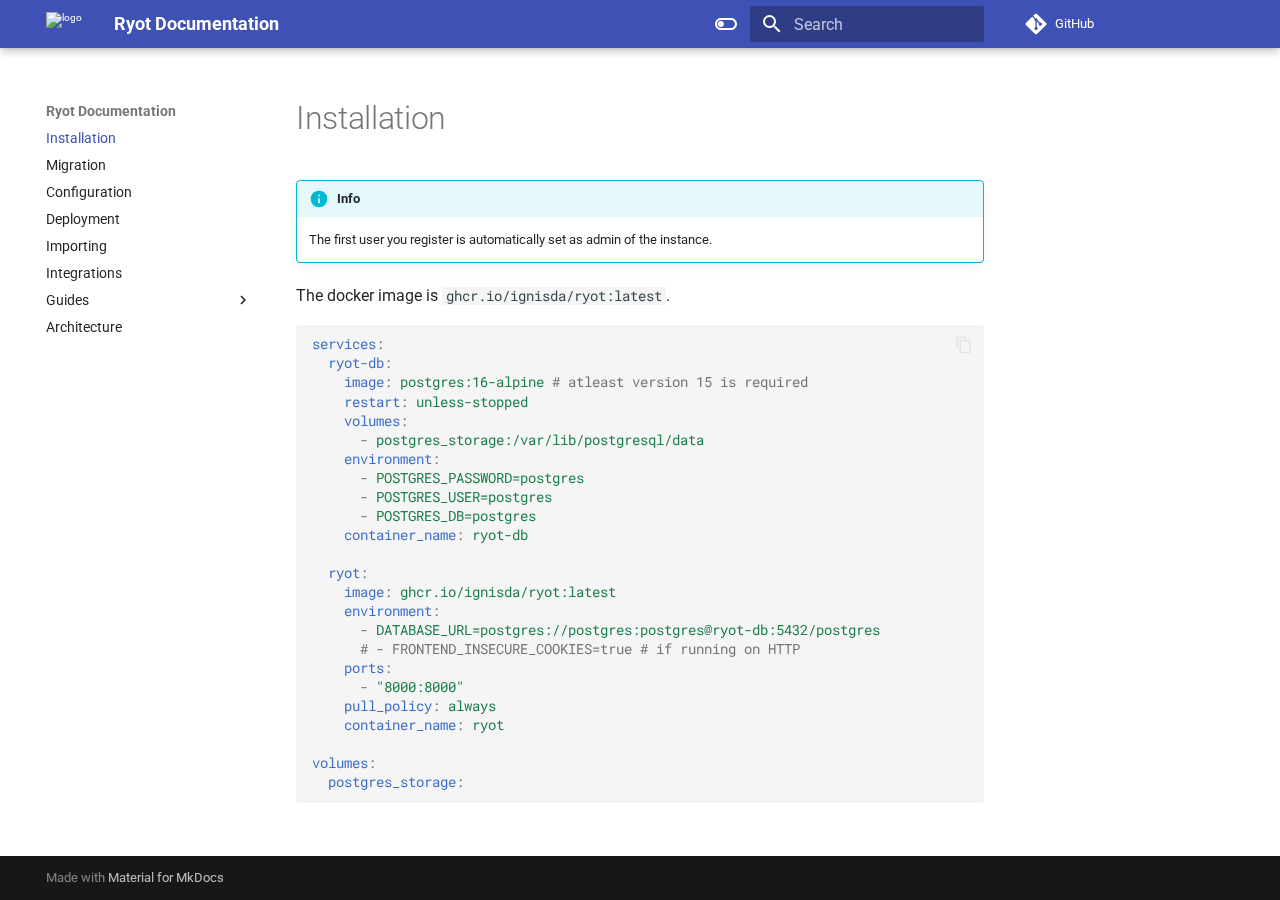
==== index.html @ 33706622 "deploy: 098ab2eb3a539d743c3972a8e1652e6607e2fc1c" ====
<!doctype html>
<html lang="en" class="no-js">
  <head>
    
      <meta charset="utf-8">
      <meta name="viewport" content="width=device-width,initial-scale=1">
      
        <meta name="description" content="Ryot Documentation">
      
      
      
        <link rel="canonical" href="https://docs.ryot.io/index.html">
      
      
      
        <link rel="next" href="migration.html">
      
      
      <link rel="icon" href="https://raw.githubusercontent.com/IgnisDa/ryot/main/libs/assets/favicon-32x32.png">
      <meta name="generator" content="mkdocs-1.5.3, mkdocs-material-9.3.1">
    
    
      
        <title>Ryot Documentation</title>
      
    
    
      <link rel="stylesheet" href="assets/stylesheets/main.046329b4.min.css">
      
        
        <link rel="stylesheet" href="assets/stylesheets/palette.85d0ee34.min.css">
      
      


    
    
      
        <script src="https://unpkg.com/iframe-worker/shim"></script>
      
    
    
      
        
        
        <link rel="preconnect" href="https://fonts.gstatic.com" crossorigin>
        <link rel="stylesheet" href="https://fonts.googleapis.com/css?family=Roboto:300,300i,400,400i,700,700i%7CRoboto+Mono:400,400i,700,700i&display=fallback">
        <style>:root{--md-text-font:"Roboto";--md-code-font:"Roboto Mono"}</style>
      
    
    
    <script>__md_scope=new URL(".",location),__md_hash=e=>[...e].reduce((e,_)=>(e<<5)-e+_.charCodeAt(0),0),__md_get=(e,_=localStorage,t=__md_scope)=>JSON.parse(_.getItem(t.pathname+"."+e)),__md_set=(e,_,t=localStorage,a=__md_scope)=>{try{t.setItem(a.pathname+"."+e,JSON.stringify(_))}catch(e){}}</script>
    
      

    
    
    
  </head>
  
  
    
    
      
    
    
    
    
    <body dir="ltr" data-md-color-scheme="default" data-md-color-primary="indigo" data-md-color-accent="indigo">
  
    
    
      <script>var palette=__md_get("__palette");if(palette&&"object"==typeof palette.color)for(var key of Object.keys(palette.color))document.body.setAttribute("data-md-color-"+key,palette.color[key])</script>
    
    <input class="md-toggle" data-md-toggle="drawer" type="checkbox" id="__drawer" autocomplete="off">
    <input class="md-toggle" data-md-toggle="search" type="checkbox" id="__search" autocomplete="off">
    <label class="md-overlay" for="__drawer"></label>
    <div data-md-component="skip">
      
        
        <a href="#installation" class="md-skip">
          Skip to content
        </a>
      
    </div>
    <div data-md-component="announce">
      
    </div>
    
    
      

  

<header class="md-header md-header--shadow" data-md-component="header">
  <nav class="md-header__inner md-grid" aria-label="Header">
    <a href="index.html" title="Ryot Documentation" class="md-header__button md-logo" aria-label="Ryot Documentation" data-md-component="logo">
      
  <img src="https://raw.githubusercontent.com/IgnisDa/ryot/main/libs/assets/icon-512x512.png" alt="logo">

    </a>
    <label class="md-header__button md-icon" for="__drawer">
      
      <svg xmlns="http://www.w3.org/2000/svg" viewBox="0 0 24 24"><path d="M3 6h18v2H3V6m0 5h18v2H3v-2m0 5h18v2H3v-2Z"/></svg>
    </label>
    <div class="md-header__title" data-md-component="header-title">
      <div class="md-header__ellipsis">
        <div class="md-header__topic">
          <span class="md-ellipsis">
            Ryot Documentation
          </span>
        </div>
        <div class="md-header__topic" data-md-component="header-topic">
          <span class="md-ellipsis">
            
              Installation
            
          </span>
        </div>
      </div>
    </div>
    
      
        <form class="md-header__option" data-md-component="palette">
  
    
    
    
    <input class="md-option" data-md-color-media="" data-md-color-scheme="default" data-md-color-primary="indigo" data-md-color-accent="indigo"  aria-label="Switch to dark mode"  type="radio" name="__palette" id="__palette_1">
    
      <label class="md-header__button md-icon" title="Switch to dark mode" for="__palette_2" hidden>
        <svg xmlns="http://www.w3.org/2000/svg" viewBox="0 0 24 24"><path d="M17 6H7c-3.31 0-6 2.69-6 6s2.69 6 6 6h10c3.31 0 6-2.69 6-6s-2.69-6-6-6zm0 10H7c-2.21 0-4-1.79-4-4s1.79-4 4-4h10c2.21 0 4 1.79 4 4s-1.79 4-4 4zM7 9c-1.66 0-3 1.34-3 3s1.34 3 3 3 3-1.34 3-3-1.34-3-3-3z"/></svg>
      </label>
    
  
    
    
    
    <input class="md-option" data-md-color-media="" data-md-color-scheme="slate" data-md-color-primary="indigo" data-md-color-accent="indigo"  aria-label="Switch to light mode"  type="radio" name="__palette" id="__palette_2">
    
      <label class="md-header__button md-icon" title="Switch to light mode" for="__palette_1" hidden>
        <svg xmlns="http://www.w3.org/2000/svg" viewBox="0 0 24 24"><path d="M17 7H7a5 5 0 0 0-5 5 5 5 0 0 0 5 5h10a5 5 0 0 0 5-5 5 5 0 0 0-5-5m0 8a3 3 0 0 1-3-3 3 3 0 0 1 3-3 3 3 0 0 1 3 3 3 3 0 0 1-3 3Z"/></svg>
      </label>
    
  
</form>
      
    
    
    
      <label class="md-header__button md-icon" for="__search">
        
        <svg xmlns="http://www.w3.org/2000/svg" viewBox="0 0 24 24"><path d="M9.5 3A6.5 6.5 0 0 1 16 9.5c0 1.61-.59 3.09-1.56 4.23l.27.27h.79l5 5-1.5 1.5-5-5v-.79l-.27-.27A6.516 6.516 0 0 1 9.5 16 6.5 6.5 0 0 1 3 9.5 6.5 6.5 0 0 1 9.5 3m0 2C7 5 5 7 5 9.5S7 14 9.5 14 14 12 14 9.5 12 5 9.5 5Z"/></svg>
      </label>
      <div class="md-search" data-md-component="search" role="dialog">
  <label class="md-search__overlay" for="__search"></label>
  <div class="md-search__inner" role="search">
    <form class="md-search__form" name="search">
      <input type="text" class="md-search__input" name="query" aria-label="Search" placeholder="Search" autocapitalize="off" autocorrect="off" autocomplete="off" spellcheck="false" data-md-component="search-query" required>
      <label class="md-search__icon md-icon" for="__search">
        
        <svg xmlns="http://www.w3.org/2000/svg" viewBox="0 0 24 24"><path d="M9.5 3A6.5 6.5 0 0 1 16 9.5c0 1.61-.59 3.09-1.56 4.23l.27.27h.79l5 5-1.5 1.5-5-5v-.79l-.27-.27A6.516 6.516 0 0 1 9.5 16 6.5 6.5 0 0 1 3 9.5 6.5 6.5 0 0 1 9.5 3m0 2C7 5 5 7 5 9.5S7 14 9.5 14 14 12 14 9.5 12 5 9.5 5Z"/></svg>
        
        <svg xmlns="http://www.w3.org/2000/svg" viewBox="0 0 24 24"><path d="M20 11v2H8l5.5 5.5-1.42 1.42L4.16 12l7.92-7.92L13.5 5.5 8 11h12Z"/></svg>
      </label>
      <nav class="md-search__options" aria-label="Search">
        
          <a href="javascript:void(0)" class="md-search__icon md-icon" title="Share" aria-label="Share" data-clipboard data-clipboard-text="" data-md-component="search-share" tabindex="-1">
            
            <svg xmlns="http://www.w3.org/2000/svg" viewBox="0 0 24 24"><path d="M18 16.08c-.76 0-1.44.3-1.96.77L8.91 12.7c.05-.23.09-.46.09-.7 0-.24-.04-.47-.09-.7l7.05-4.11c.54.5 1.25.81 2.04.81a3 3 0 0 0 3-3 3 3 0 0 0-3-3 3 3 0 0 0-3 3c0 .24.04.47.09.7L8.04 9.81C7.5 9.31 6.79 9 6 9a3 3 0 0 0-3 3 3 3 0 0 0 3 3c.79 0 1.5-.31 2.04-.81l7.12 4.15c-.05.21-.08.43-.08.66 0 1.61 1.31 2.91 2.92 2.91 1.61 0 2.92-1.3 2.92-2.91A2.92 2.92 0 0 0 18 16.08Z"/></svg>
          </a>
        
        <button type="reset" class="md-search__icon md-icon" title="Clear" aria-label="Clear" tabindex="-1">
          
          <svg xmlns="http://www.w3.org/2000/svg" viewBox="0 0 24 24"><path d="M19 6.41 17.59 5 12 10.59 6.41 5 5 6.41 10.59 12 5 17.59 6.41 19 12 13.41 17.59 19 19 17.59 13.41 12 19 6.41Z"/></svg>
        </button>
      </nav>
      
    </form>
    <div class="md-search__output">
      <div class="md-search__scrollwrap" data-md-scrollfix>
        <div class="md-search-result" data-md-component="search-result">
          <div class="md-search-result__meta">
            Initializing search
          </div>
          <ol class="md-search-result__list" role="presentation"></ol>
        </div>
      </div>
    </div>
  </div>
</div>
    
    
      <div class="md-header__source">
        <a href="https://github.com/ignisda/ryot" title="Go to repository" class="md-source" data-md-component="source">
  <div class="md-source__icon md-icon">
    
    <svg xmlns="http://www.w3.org/2000/svg" viewBox="0 0 448 512"><!--! Font Awesome Free 6.4.2 by @fontawesome - https://fontawesome.com License - https://fontawesome.com/license/free (Icons: CC BY 4.0, Fonts: SIL OFL 1.1, Code: MIT License) Copyright 2023 Fonticons, Inc.--><path d="M439.55 236.05 244 40.45a28.87 28.87 0 0 0-40.81 0l-40.66 40.63 51.52 51.52c27.06-9.14 52.68 16.77 43.39 43.68l49.66 49.66c34.23-11.8 61.18 31 35.47 56.69-26.49 26.49-70.21-2.87-56-37.34L240.22 199v121.85c25.3 12.54 22.26 41.85 9.08 55a34.34 34.34 0 0 1-48.55 0c-17.57-17.6-11.07-46.91 11.25-56v-123c-20.8-8.51-24.6-30.74-18.64-45L142.57 101 8.45 235.14a28.86 28.86 0 0 0 0 40.81l195.61 195.6a28.86 28.86 0 0 0 40.8 0l194.69-194.69a28.86 28.86 0 0 0 0-40.81z"/></svg>
  </div>
  <div class="md-source__repository">
    GitHub
  </div>
</a>
      </div>
    
  </nav>
  
</header>
    
    <div class="md-container" data-md-component="container">
      
      
        
          
        
      
      <main class="md-main" data-md-component="main">
        <div class="md-main__inner md-grid">
          
            
              
              <div class="md-sidebar md-sidebar--primary" data-md-component="sidebar" data-md-type="navigation" >
                <div class="md-sidebar__scrollwrap">
                  <div class="md-sidebar__inner">
                    



<nav class="md-nav md-nav--primary" aria-label="Navigation" data-md-level="0">
  <label class="md-nav__title" for="__drawer">
    <a href="index.html" title="Ryot Documentation" class="md-nav__button md-logo" aria-label="Ryot Documentation" data-md-component="logo">
      
  <img src="https://raw.githubusercontent.com/IgnisDa/ryot/main/libs/assets/icon-512x512.png" alt="logo">

    </a>
    Ryot Documentation
  </label>
  
    <div class="md-nav__source">
      <a href="https://github.com/ignisda/ryot" title="Go to repository" class="md-source" data-md-component="source">
  <div class="md-source__icon md-icon">
    
    <svg xmlns="http://www.w3.org/2000/svg" viewBox="0 0 448 512"><!--! Font Awesome Free 6.4.2 by @fontawesome - https://fontawesome.com License - https://fontawesome.com/license/free (Icons: CC BY 4.0, Fonts: SIL OFL 1.1, Code: MIT License) Copyright 2023 Fonticons, Inc.--><path d="M439.55 236.05 244 40.45a28.87 28.87 0 0 0-40.81 0l-40.66 40.63 51.52 51.52c27.06-9.14 52.68 16.77 43.39 43.68l49.66 49.66c34.23-11.8 61.18 31 35.47 56.69-26.49 26.49-70.21-2.87-56-37.34L240.22 199v121.85c25.3 12.54 22.26 41.85 9.08 55a34.34 34.34 0 0 1-48.55 0c-17.57-17.6-11.07-46.91 11.25-56v-123c-20.8-8.51-24.6-30.74-18.64-45L142.57 101 8.45 235.14a28.86 28.86 0 0 0 0 40.81l195.61 195.6a28.86 28.86 0 0 0 40.8 0l194.69-194.69a28.86 28.86 0 0 0 0-40.81z"/></svg>
  </div>
  <div class="md-source__repository">
    GitHub
  </div>
</a>
    </div>
  
  <ul class="md-nav__list" data-md-scrollfix>
    
      
      
  
  
    
  
  
    <li class="md-nav__item md-nav__item--active">
      
      <input class="md-nav__toggle md-toggle" type="checkbox" id="__toc">
      
      
        
      
      
      <a href="index.html" class="md-nav__link md-nav__link--active">
        
  
  <span class="md-ellipsis">
    Installation
  </span>
  

      </a>
      
    </li>
  

    
      
      
  
  
  
    <li class="md-nav__item">
      <a href="migration.html" class="md-nav__link">
        
  
  <span class="md-ellipsis">
    Migration
  </span>
  

      </a>
    </li>
  

    
      
      
  
  
  
    <li class="md-nav__item">
      <a href="configuration.html" class="md-nav__link">
        
  
  <span class="md-ellipsis">
    Configuration
  </span>
  

      </a>
    </li>
  

    
      
      
  
  
  
    <li class="md-nav__item">
      <a href="deployment.html" class="md-nav__link">
        
  
  <span class="md-ellipsis">
    Deployment
  </span>
  

      </a>
    </li>
  

    
      
      
  
  
  
    <li class="md-nav__item">
      <a href="importing.html" class="md-nav__link">
        
  
  <span class="md-ellipsis">
    Importing
  </span>
  

      </a>
    </li>
  

    
      
      
  
  
  
    <li class="md-nav__item">
      <a href="integrations.html" class="md-nav__link">
        
  
  <span class="md-ellipsis">
    Integrations
  </span>
  

      </a>
    </li>
  

    
      
      
  
  
  
    
    
    
    <li class="md-nav__item md-nav__item--nested">
      
        
        
        
        
        <input class="md-nav__toggle md-toggle " type="checkbox" id="__nav_7" >
        
          <label class="md-nav__link" for="__nav_7" id="__nav_7_label" tabindex="0">
            
  
  <span class="md-ellipsis">
    Guides
  </span>
  

            <span class="md-nav__icon md-icon"></span>
          </label>
        
        <nav class="md-nav" data-md-level="1" aria-labelledby="__nav_7_label" aria-expanded="false">
          <label class="md-nav__title" for="__nav_7">
            <span class="md-nav__icon md-icon"></span>
            Guides
          </label>
          <ul class="md-nav__list" data-md-scrollfix>
            
              
                
  
  
  
    <li class="md-nav__item">
      <a href="guides/exporting.html" class="md-nav__link">
        
  
  <span class="md-ellipsis">
    Exporting
  </span>
  

      </a>
    </li>
  

              
            
              
                
  
  
  
    <li class="md-nav__item">
      <a href="guides/openid.html" class="md-nav__link">
        
  
  <span class="md-ellipsis">
    OpenID Authentication
  </span>
  

      </a>
    </li>
  

              
            
              
                
  
  
  
    <li class="md-nav__item">
      <a href="guides/video-games.html" class="md-nav__link">
        
  
  <span class="md-ellipsis">
    Video games
  </span>
  

      </a>
    </li>
  

              
            
          </ul>
        </nav>
      
    </li>
  

    
      
      
  
  
  
    <li class="md-nav__item">
      <a href="architecture.html" class="md-nav__link">
        
  
  <span class="md-ellipsis">
    Architecture
  </span>
  

      </a>
    </li>
  

    
  </ul>
</nav>
                  </div>
                </div>
              </div>
            
            
              
              <div class="md-sidebar md-sidebar--secondary" data-md-component="sidebar" data-md-type="toc" >
                <div class="md-sidebar__scrollwrap">
                  <div class="md-sidebar__inner">
                    

<nav class="md-nav md-nav--secondary" aria-label="Table of contents">
  
  
  
    
  
  
</nav>
                  </div>
                </div>
              </div>
            
          
          
            <div class="md-content" data-md-component="content">
              <article class="md-content__inner md-typeset">
                
                  

  
  


<h1 id="installation">Installation</h1>
<div class="admonition info">
<p class="admonition-title">Info</p>
<p>The first user you register is automatically set as admin of the instance.</p>
</div>
<p>The docker image is <code>ghcr.io/ignisda/ryot:latest</code>.</p>
<div class="highlight"><pre><span></span><code><span class="nt">services</span><span class="p">:</span>
<span class="w">  </span><span class="nt">ryot-db</span><span class="p">:</span>
<span class="w">    </span><span class="nt">image</span><span class="p">:</span><span class="w"> </span><span class="l l-Scalar l-Scalar-Plain">postgres:16-alpine</span><span class="w"> </span><span class="c1"># atleast version 15 is required</span>
<span class="w">    </span><span class="nt">restart</span><span class="p">:</span><span class="w"> </span><span class="l l-Scalar l-Scalar-Plain">unless-stopped</span>
<span class="w">    </span><span class="nt">volumes</span><span class="p">:</span>
<span class="w">      </span><span class="p p-Indicator">-</span><span class="w"> </span><span class="l l-Scalar l-Scalar-Plain">postgres_storage:/var/lib/postgresql/data</span>
<span class="w">    </span><span class="nt">environment</span><span class="p">:</span>
<span class="w">      </span><span class="p p-Indicator">-</span><span class="w"> </span><span class="l l-Scalar l-Scalar-Plain">POSTGRES_PASSWORD=postgres</span>
<span class="w">      </span><span class="p p-Indicator">-</span><span class="w"> </span><span class="l l-Scalar l-Scalar-Plain">POSTGRES_USER=postgres</span>
<span class="w">      </span><span class="p p-Indicator">-</span><span class="w"> </span><span class="l l-Scalar l-Scalar-Plain">POSTGRES_DB=postgres</span>
<span class="w">    </span><span class="nt">container_name</span><span class="p">:</span><span class="w"> </span><span class="l l-Scalar l-Scalar-Plain">ryot-db</span>

<span class="w">  </span><span class="nt">ryot</span><span class="p">:</span>
<span class="w">    </span><span class="nt">image</span><span class="p">:</span><span class="w"> </span><span class="l l-Scalar l-Scalar-Plain">ghcr.io/ignisda/ryot:latest</span>
<span class="w">    </span><span class="nt">environment</span><span class="p">:</span>
<span class="w">      </span><span class="p p-Indicator">-</span><span class="w"> </span><span class="l l-Scalar l-Scalar-Plain">DATABASE_URL=postgres://postgres:postgres@ryot-db:5432/postgres</span>
<span class="w">      </span><span class="c1"># - FRONTEND_INSECURE_COOKIES=true # if running on HTTP</span>
<span class="w">    </span><span class="nt">ports</span><span class="p">:</span>
<span class="w">      </span><span class="p p-Indicator">-</span><span class="w"> </span><span class="s">&quot;8000:8000&quot;</span>
<span class="w">    </span><span class="nt">pull_policy</span><span class="p">:</span><span class="w"> </span><span class="l l-Scalar l-Scalar-Plain">always</span>
<span class="w">    </span><span class="nt">container_name</span><span class="p">:</span><span class="w"> </span><span class="l l-Scalar l-Scalar-Plain">ryot</span>

<span class="nt">volumes</span><span class="p">:</span>
<span class="w">  </span><span class="nt">postgres_storage</span><span class="p">:</span>
</code></pre></div>





                
              </article>
            </div>
          
          
        </div>
        
      </main>
      
        <footer class="md-footer">
  
  <div class="md-footer-meta md-typeset">
    <div class="md-footer-meta__inner md-grid">
      <div class="md-copyright">
  
  
    Made with
    <a href="https://squidfunk.github.io/mkdocs-material/" target="_blank" rel="noopener">
      Material for MkDocs
    </a>
  
</div>
      
    </div>
  </div>
</footer>
      
    </div>
    <div class="md-dialog" data-md-component="dialog">
      <div class="md-dialog__inner md-typeset"></div>
    </div>
    
    <script id="__config" type="application/json">{"base": ".", "features": ["navigation.instant", "navigation.tracking", "content.code.copy", "search.highlight", "search.share"], "search": "assets/javascripts/workers/search.dfff1995.min.js", "translations": {"clipboard.copied": "Copied to clipboard", "clipboard.copy": "Copy to clipboard", "search.result.more.one": "1 more on this page", "search.result.more.other": "# more on this page", "search.result.none": "No matching documents", "search.result.one": "1 matching document", "search.result.other": "# matching documents", "search.result.placeholder": "Type to start searching", "search.result.term.missing": "Missing", "select.version": "Select version"}}</script>
    
    
      <script src="assets/javascripts/bundle.dff1b7c8.min.js"></script>
      
    
  </body>
</html>
---- assets/stylesheets/main.046329b4.min.css ----
@charset "UTF-8";html{-webkit-text-size-adjust:none;-moz-text-size-adjust:none;text-size-adjust:none;box-sizing:border-box}*,:after,:before{box-sizing:inherit}@media (prefers-reduced-motion){*,:after,:before{transition:none!important}}body{margin:0}a,button,input,label{-webkit-tap-highlight-color:transparent}a{color:inherit;text-decoration:none}hr{border:0;box-sizing:initial;display:block;height:.05rem;overflow:visible;padding:0}small{font-size:80%}sub,sup{line-height:1em}img{border-style:none}table{border-collapse:initial;border-spacing:0}td,th{font-weight:400;vertical-align:top}button{background:#0000;border:0;font-family:inherit;font-size:inherit;margin:0;padding:0}input{border:0;outline:none}:root{--md-primary-fg-color:#4051b5;--md-primary-fg-color--light:#5d6cc0;--md-primary-fg-color--dark:#303fa1;--md-primary-bg-color:#fff;--md-primary-bg-color--light:#ffffffb3;--md-accent-fg-color:#526cfe;--md-accent-fg-color--transparent:#526cfe1a;--md-accent-bg-color:#fff;--md-accent-bg-color--light:#ffffffb3}[data-md-color-scheme=default]{color-scheme:light}[data-md-color-scheme=default] img[src$="#gh-dark-mode-only"],[data-md-color-scheme=default] img[src$="#only-dark"]{display:none}:root,[data-md-color-scheme=default]{--md-default-fg-color:#000000de;--md-default-fg-color--light:#0000008a;--md-default-fg-color--lighter:#00000052;--md-default-fg-color--lightest:#00000012;--md-default-bg-color:#fff;--md-default-bg-color--light:#ffffffb3;--md-default-bg-color--lighter:#ffffff4d;--md-default-bg-color--lightest:#ffffff1f;--md-code-fg-color:#36464e;--md-code-bg-color:#f5f5f5;--md-code-hl-color:#ffff0080;--md-code-hl-number-color:#d52a2a;--md-code-hl-special-color:#db1457;--md-code-hl-function-color:#a846b9;--md-code-hl-constant-color:#6e59d9;--md-code-hl-keyword-color:#3f6ec6;--md-code-hl-string-color:#1c7d4d;--md-code-hl-name-color:var(--md-code-fg-color);--md-code-hl-operator-color:var(--md-default-fg-color--light);--md-code-hl-punctuation-color:var(--md-default-fg-color--light);--md-code-hl-comment-color:var(--md-default-fg-color--light);--md-code-hl-generic-color:var(--md-default-fg-color--light);--md-code-hl-variable-color:var(--md-default-fg-color--light);--md-typeset-color:var(--md-default-fg-color);--md-typeset-a-color:var(--md-primary-fg-color);--md-typeset-mark-color:#ffff0080;--md-typeset-del-color:#f5503d26;--md-typeset-ins-color:#0bd57026;--md-typeset-kbd-color:#fafafa;--md-typeset-kbd-accent-color:#fff;--md-typeset-kbd-border-color:#b8b8b8;--md-typeset-table-color:#0000001f;--md-typeset-table-color--light:rgba(0,0,0,.035);--md-admonition-fg-color:var(--md-default-fg-color);--md-admonition-bg-color:var(--md-default-bg-color);--md-warning-fg-color:#000000de;--md-warning-bg-color:#ff9;--md-footer-fg-color:#fff;--md-footer-fg-color--light:#ffffffb3;--md-footer-fg-color--lighter:#ffffff73;--md-footer-bg-color:#000000de;--md-footer-bg-color--dark:#00000052;--md-shadow-z1:0 0.2rem 0.5rem #0000000d,0 0 0.05rem #0000001a;--md-shadow-z2:0 0.2rem 0.5rem #0000001a,0 0 0.05rem #00000040;--md-shadow-z3:0 0.2rem 0.5rem #0003,0 0 0.05rem #00000059}.md-icon svg{fill:currentcolor;display:block;height:1.2rem;width:1.2rem}body{-webkit-font-smoothing:antialiased;-moz-osx-font-smoothing:grayscale;--md-text-font-family:var(--md-text-font,_),-apple-system,BlinkMacSystemFont,Helvetica,Arial,sans-serif;--md-code-font-family:var(--md-code-font,_),SFMono-Regular,Consolas,Menlo,monospace}aside,body,input{font-feature-settings:"kern","liga";color:var(--md-typeset-color);font-family:var(--md-text-font-family)}code,kbd,pre{font-feature-settings:"kern";font-family:var(--md-code-font-family)}:root{--md-typeset-table-sort-icon:url('data:image/svg+xml;charset=utf-8,<svg xmlns="http://www.w3.org/2000/svg" viewBox="0 0 24 24"><path d="m18 21-4-4h3V7h-3l4-4 4 4h-3v10h3M2 19v-2h10v2M2 13v-2h7v2M2 7V5h4v2H2Z"/></svg>');--md-typeset-table-sort-icon--asc:url('data:image/svg+xml;charset=utf-8,<svg xmlns="http://www.w3.org/2000/svg" viewBox="0 0 24 24"><path d="M19 17h3l-4 4-4-4h3V3h2M2 17h10v2H2M6 5v2H2V5m0 6h7v2H2v-2Z"/></svg>');--md-typeset-table-sort-icon--desc:url('data:image/svg+xml;charset=utf-8,<svg xmlns="http://www.w3.org/2000/svg" viewBox="0 0 24 24"><path d="M19 7h3l-4-4-4 4h3v14h2M2 17h10v2H2M6 5v2H2V5m0 6h7v2H2v-2Z"/></svg>')}.md-typeset{-webkit-print-color-adjust:exact;color-adjust:exact;font-size:.8rem;line-height:1.6}@media print{.md-typeset{font-size:.68rem}}.md-typeset blockquote,.md-typeset dl,.md-typeset figure,.md-typeset ol,.md-typeset pre,.md-typeset ul{margin-bottom:1em;margin-top:1em}.md-typeset h1{color:var(--md-default-fg-color--light);font-size:2em;line-height:1.3;margin:0 0 1.25em}.md-typeset h1,.md-typeset h2{font-weight:300;letter-spacing:-.01em}.md-typeset h2{font-size:1.5625em;line-height:1.4;margin:1.6em 0 .64em}.md-typeset h3{font-size:1.25em;font-weight:400;letter-spacing:-.01em;line-height:1.5;margin:1.6em 0 .8em}.md-typeset h2+h3{margin-top:.8em}.md-typeset h4{font-weight:700;letter-spacing:-.01em;margin:1em 0}.md-typeset h5,.md-typeset h6{color:var(--md-default-fg-color--light);font-size:.8em;font-weight:700;letter-spacing:-.01em;margin:1.25em 0}.md-typeset h5{text-transform:uppercase}.md-typeset hr{border-bottom:.05rem solid var(--md-default-fg-color--lightest);display:flow-root;margin:1.5em 0}.md-typeset a{color:var(--md-typeset-a-color);word-break:break-word}.md-typeset a,.md-typeset a:before{transition:color 125ms}.md-typeset a:focus,.md-typeset a:hover{color:var(--md-accent-fg-color)}.md-typeset a:focus code,.md-typeset a:hover code{background-color:var(--md-accent-fg-color--transparent)}.md-typeset a code{color:currentcolor;transition:background-color 125ms}.md-typeset a.focus-visible{outline-color:var(--md-accent-fg-color);outline-offset:.2rem}.md-typeset code,.md-typeset kbd,.md-typeset pre{color:var(--md-code-fg-color);direction:ltr;font-variant-ligatures:none}@media print{.md-typeset code,.md-typeset kbd,.md-typeset pre{white-space:pre-wrap}}.md-typeset code{background-color:var(--md-code-bg-color);border-radius:.1rem;-webkit-box-decoration-break:clone;box-decoration-break:clone;font-size:.85em;padding:0 .2941176471em;word-break:break-word}.md-typeset code:not(.focus-visible){-webkit-tap-highlight-color:transparent;outline:none}.md-typeset pre{display:flow-root;line-height:1.4;position:relative}.md-typeset pre>code{-webkit-box-decoration-break:slice;box-decoration-break:slice;box-shadow:none;display:block;margin:0;outline-color:var(--md-accent-fg-color);overflow:auto;padding:.7720588235em 1.1764705882em;scrollbar-color:var(--md-default-fg-color--lighter) #0000;scrollbar-width:thin;touch-action:auto;word-break:normal}.md-typeset pre>code:hover{scrollbar-color:var(--md-accent-fg-color) #0000}.md-typeset pre>code::-webkit-scrollbar{height:.2rem;width:.2rem}.md-typeset pre>code::-webkit-scrollbar-thumb{background-color:var(--md-default-fg-color--lighter)}.md-typeset pre>code::-webkit-scrollbar-thumb:hover{background-color:var(--md-accent-fg-color)}.md-typeset kbd{background-color:var(--md-typeset-kbd-color);border-radius:.1rem;box-shadow:0 .1rem 0 .05rem var(--md-typeset-kbd-border-color),0 .1rem 0 var(--md-typeset-kbd-border-color),0 -.1rem .2rem var(--md-typeset-kbd-accent-color) inset;color:var(--md-default-fg-color);display:inline-block;font-size:.75em;padding:0 .6666666667em;vertical-align:text-top;word-break:break-word}.md-typeset mark{background-color:var(--md-typeset-mark-color);-webkit-box-decoration-break:clone;box-decoration-break:clone;color:inherit;word-break:break-word}.md-typeset abbr{border-bottom:.05rem dotted var(--md-default-fg-color--light);cursor:help;text-decoration:none}@media (hover:none){.md-typeset abbr[title]:focus:after,.md-typeset abbr[title]:hover:after{background-color:var(--md-default-fg-color);border-radius:.1rem;box-shadow:var(--md-shadow-z3);color:var(--md-default-bg-color);content:attr(title);font-size:.7rem;left:.8rem;margin-top:2em;padding:.2rem .3rem;position:absolute;right:.8rem}}.md-typeset small{opacity:.75}[dir=ltr] .md-typeset sub,[dir=ltr] .md-typeset sup{margin-left:.078125em}[dir=rtl] .md-typeset sub,[dir=rtl] .md-typeset sup{margin-right:.078125em}[dir=ltr] .md-typeset blockquote{padding-left:.6rem}[dir=rtl] .md-typeset blockquote{padding-right:.6rem}[dir=ltr] .md-typeset blockquote{border-left:.2rem solid var(--md-default-fg-color--lighter)}[dir=rtl] .md-typeset blockquote{border-right:.2rem solid var(--md-default-fg-color--lighter)}.md-typeset blockquote{color:var(--md-default-fg-color--light);margin-left:0;margin-right:0}.md-typeset ul{list-style-type:disc}[dir=ltr] .md-typeset ol,[dir=ltr] .md-typeset ul{margin-left:.625em}[dir=rtl] .md-typeset ol,[dir=rtl] .md-typeset ul{margin-right:.625em}.md-typeset ol,.md-typeset ul{padding:0}.md-typeset ol:not([hidden]),.md-typeset ul:not([hidden]){display:flow-root}.md-typeset ol ol,.md-typeset ul ol{list-style-type:lower-alpha}.md-typeset ol ol ol,.md-typeset ul ol ol{list-style-type:lower-roman}[dir=ltr] .md-typeset ol li,[dir=ltr] .md-typeset ul li{margin-left:1.25em}[dir=rtl] .md-typeset ol li,[dir=rtl] .md-typeset ul li{margin-right:1.25em}.md-typeset ol li,.md-typeset ul li{margin-bottom:.5em}.md-typeset ol li blockquote,.md-typeset ol li p,.md-typeset ul li blockquote,.md-typeset ul li p{margin:.5em 0}.md-typeset ol li:last-child,.md-typeset ul li:last-child{margin-bottom:0}[dir=ltr] .md-typeset ol li ol,[dir=ltr] .md-typeset ol li ul,[dir=ltr] .md-typeset ul li ol,[dir=ltr] .md-typeset ul li ul{margin-left:.625em}[dir=rtl] .md-typeset ol li ol,[dir=rtl] .md-typeset ol li ul,[dir=rtl] .md-typeset ul li ol,[dir=rtl] .md-typeset ul li ul{margin-right:.625em}.md-typeset ol li ol,.md-typeset ol li ul,.md-typeset ul li ol,.md-typeset ul li ul{margin-bottom:.5em;margin-top:.5em}[dir=ltr] .md-typeset dd{margin-left:1.875em}[dir=rtl] .md-typeset dd{margin-right:1.875em}.md-typeset dd{margin-bottom:1.5em;margin-top:1em}.md-typeset img,.md-typeset svg,.md-typeset video{height:auto;max-width:100%}.md-typeset img[align=left]{margin:1em 1em 1em 0}.md-typeset img[align=right]{margin:1em 0 1em 1em}.md-typeset img[align]:only-child{margin-top:0}.md-typeset figure{display:flow-root;margin:1em auto;max-width:100%;text-align:center;width:-webkit-fit-content;width:-moz-fit-content;width:fit-content}.md-typeset figure img{display:block}.md-typeset figcaption{font-style:italic;margin:1em auto;max-width:24rem}.md-typeset iframe{max-width:100%}.md-typeset table:not([class]){background-color:var(--md-default-bg-color);border:.05rem solid var(--md-typeset-table-color);border-radius:.1rem;display:inline-block;font-size:.64rem;max-width:100%;overflow:auto;touch-action:auto}@media print{.md-typeset table:not([class]){display:table}}.md-typeset table:not([class])+*{margin-top:1.5em}.md-typeset table:not([class]) td>:first-child,.md-typeset table:not([class]) th>:first-child{margin-top:0}.md-typeset table:not([class]) td>:last-child,.md-typeset table:not([class]) th>:last-child{margin-bottom:0}.md-typeset table:not([class]) td:not([align]),.md-typeset table:not([class]) th:not([align]){text-align:left}[dir=rtl] .md-typeset table:not([class]) td:not([align]),[dir=rtl] .md-typeset table:not([class]) th:not([align]){text-align:right}.md-typeset table:not([class]) th{font-weight:700;min-width:5rem;padding:.9375em 1.25em;vertical-align:top}.md-typeset table:not([class]) td{border-top:.05rem solid var(--md-typeset-table-color);padding:.9375em 1.25em;vertical-align:top}.md-typeset table:not([class]) tbody tr{transition:background-color 125ms}.md-typeset table:not([class]) tbody tr:hover{background-color:var(--md-typeset-table-color--light);box-shadow:0 .05rem 0 var(--md-default-bg-color) inset}.md-typeset table:not([class]) a{word-break:normal}.md-typeset table th[role=columnheader]{cursor:pointer}[dir=ltr] .md-typeset table th[role=columnheader]:after{margin-left:.5em}[dir=rtl] .md-typeset table th[role=columnheader]:after{margin-right:.5em}.md-typeset table th[role=columnheader]:after{content:"";display:inline-block;height:1.2em;-webkit-mask-image:var(--md-typeset-table-sort-icon);mask-image:var(--md-typeset-table-sort-icon);-webkit-mask-repeat:no-repeat;mask-repeat:no-repeat;-webkit-mask-size:contain;mask-size:contain;transition:background-color 125ms;vertical-align:text-bottom;width:1.2em}.md-typeset table th[role=columnheader]:hover:after{background-color:var(--md-default-fg-color--lighter)}.md-typeset table th[role=columnheader][aria-sort=ascending]:after{background-color:var(--md-default-fg-color--light);-webkit-mask-image:var(--md-typeset-table-sort-icon--asc);mask-image:var(--md-typeset-table-sort-icon--asc)}.md-typeset table th[role=columnheader][aria-sort=descending]:after{background-color:var(--md-default-fg-color--light);-webkit-mask-image:var(--md-typeset-table-sort-icon--desc);mask-image:var(--md-typeset-table-sort-icon--desc)}.md-typeset__scrollwrap{margin:1em -.8rem;overflow-x:auto;touch-action:auto}.md-typeset__table{display:inline-block;margin-bottom:.5em;padding:0 .8rem}@media print{.md-typeset__table{display:block}}html .md-typeset__table table{display:table;margin:0;overflow:hidden;width:100%}@media screen and (max-width:44.9375em){.md-content__inner>pre{margin:1em -.8rem}.md-content__inner>pre code{border-radius:0}}.md-typeset .md-author{display:block;flex-shrink:0;height:1.6rem;overflow:hidden;position:relative;transition:color 125ms,transform 125ms;width:1.6rem}.md-typeset .md-author img{border-radius:100%;display:block}.md-typeset .md-author--more{background:var(--md-default-fg-color--lightest);color:var(--md-default-fg-color--lighter);font-size:.6rem;font-weight:700;line-height:1.6rem;text-align:center}.md-typeset .md-author--long{height:2.4rem;width:2.4rem}.md-typeset a.md-author{transform:scale(1)}.md-typeset a.md-author img{filter:grayscale(100%) opacity(75%);transition:filter 125ms}.md-typeset a.md-author:focus,.md-typeset a.md-author:hover{transform:scale(1.1);z-index:1}.md-typeset a.md-author:focus img,.md-typeset a.md-author:hover img{filter:grayscale(0)}.md-banner{background-color:var(--md-footer-bg-color);color:var(--md-footer-fg-color);overflow:auto}@media print{.md-banner{display:none}}.md-banner--warning{background-color:var(--md-warning-bg-color);color:var(--md-warning-fg-color)}.md-banner__inner{font-size:.7rem;margin:.6rem auto;padding:0 .8rem}[dir=ltr] .md-banner__button{float:right}[dir=rtl] .md-banner__button{float:left}.md-banner__button{color:inherit;cursor:pointer;transition:opacity .25s}.no-js .md-banner__button{display:none}.md-banner__button:hover{opacity:.7}html{font-size:125%;height:100%;overflow-x:hidden}@media screen and (min-width:100em){html{font-size:137.5%}}@media screen and (min-width:125em){html{font-size:150%}}body{background-color:var(--md-default-bg-color);display:flex;flex-direction:column;font-size:.5rem;min-height:100%;position:relative;width:100%}@media print{body{display:block}}@media screen and (max-width:59.9375em){body[data-md-scrolllock]{position:fixed}}.md-grid{margin-left:auto;margin-right:auto;max-width:61rem}.md-container{display:flex;flex-direction:column;flex-grow:1}@media print{.md-container{display:block}}.md-main{flex-grow:1}.md-main__inner{display:flex;height:100%;margin-top:1.5rem}.md-ellipsis{overflow:hidden;text-overflow:ellipsis}.md-toggle{display:none}.md-option{height:0;opacity:0;position:absolute;width:0}.md-option:checked+label:not([hidden]){display:block}.md-option.focus-visible+label{outline-color:var(--md-accent-fg-color);outline-style:auto}.md-skip{background-color:var(--md-default-fg-color);border-radius:.1rem;color:var(--md-default-bg-color);font-size:.64rem;margin:.5rem;opacity:0;outline-color:var(--md-accent-fg-color);padding:.3rem .5rem;position:fixed;transform:translateY(.4rem);z-index:-1}.md-skip:focus{opacity:1;transform:translateY(0);transition:transform .25s cubic-bezier(.4,0,.2,1),opacity 175ms 75ms;z-index:10}@page{margin:25mm}:root{--md-clipboard-icon:url('data:image/svg+xml;charset=utf-8,<svg xmlns="http://www.w3.org/2000/svg" viewBox="0 0 24 24"><path d="M19 21H8V7h11m0-2H8a2 2 0 0 0-2 2v14a2 2 0 0 0 2 2h11a2 2 0 0 0 2-2V7a2 2 0 0 0-2-2m-3-4H4a2 2 0 0 0-2 2v14h2V3h12V1Z"/></svg>')}.md-clipboard{border-radius:.1rem;color:var(--md-default-fg-color--lightest);cursor:pointer;height:1.5em;outline-color:var(--md-accent-fg-color);outline-offset:.1rem;position:absolute;right:.5em;top:.5em;transition:color .25s;width:1.5em;z-index:1}@media print{.md-clipboard{display:none}}.md-clipboard:not(.focus-visible){-webkit-tap-highlight-color:transparent;outline:none}:hover>.md-clipboard{color:var(--md-default-fg-color--light)}.md-clipboard:focus,.md-clipboard:hover{color:var(--md-accent-fg-color)}.md-clipboard:after{background-color:currentcolor;content:"";display:block;height:1.125em;margin:0 auto;-webkit-mask-image:var(--md-clipboard-icon);mask-image:var(--md-clipboard-icon);-webkit-mask-position:center;mask-position:center;-webkit-mask-repeat:no-repeat;mask-repeat:no-repeat;-webkit-mask-size:contain;mask-size:contain;width:1.125em}.md-clipboard--inline{cursor:pointer}.md-clipboard--inline code{transition:color .25s,background-color .25s}.md-clipboard--inline:focus code,.md-clipboard--inline:hover code{background-color:var(--md-accent-fg-color--transparent);color:var(--md-accent-fg-color)}@keyframes consent{0%{opacity:0;transform:translateY(100%)}to{opacity:1;transform:translateY(0)}}@keyframes overlay{0%{opacity:0}to{opacity:1}}.md-consent__overlay{animation:overlay .25s both;-webkit-backdrop-filter:blur(.1rem);backdrop-filter:blur(.1rem);background-color:#0000008a;height:100%;opacity:1;position:fixed;top:0;width:100%;z-index:5}.md-consent__inner{animation:consent .5s cubic-bezier(.1,.7,.1,1) both;background-color:var(--md-default-bg-color);border:0;border-radius:.1rem;bottom:0;box-shadow:0 0 .2rem #0000001a,0 .2rem .4rem #0003;max-height:100%;overflow:auto;padding:0;position:fixed;width:100%;z-index:5}.md-consent__form{padding:.8rem}.md-consent__settings{display:none;margin:1em 0}input:checked+.md-consent__settings{display:block}.md-consent__controls{margin-bottom:.8rem}.md-typeset .md-consent__controls .md-button{display:inline}@media screen and (max-width:44.9375em){.md-typeset .md-consent__controls .md-button{display:block;margin-top:.4rem;text-align:center;width:100%}}.md-consent label{cursor:pointer}.md-content{flex-grow:1;min-width:0}.md-content__inner{margin:0 .8rem 1.2rem;padding-top:.6rem}@media screen and (min-width:76.25em){[dir=ltr] .md-sidebar--primary:not([hidden])~.md-content>.md-content__inner{margin-left:1.2rem}[dir=ltr] .md-sidebar--secondary:not([hidden])~.md-content>.md-content__inner,[dir=rtl] .md-sidebar--primary:not([hidden])~.md-content>.md-content__inner{margin-right:1.2rem}[dir=rtl] .md-sidebar--secondary:not([hidden])~.md-content>.md-content__inner{margin-left:1.2rem}}.md-content__inner:before{content:"";display:block;height:.4rem}.md-content__inner>:last-child{margin-bottom:0}[dir=ltr] .md-content__button{float:right}[dir=rtl] .md-content__button{float:left}[dir=ltr] .md-content__button{margin-left:.4rem}[dir=rtl] .md-content__button{margin-right:.4rem}.md-content__button{margin:.4rem 0;padding:0}@media print{.md-content__button{display:none}}.md-typeset .md-content__button{color:var(--md-default-fg-color--lighter)}.md-content__button svg{display:inline;vertical-align:top}[dir=rtl] .md-content__button svg{transform:scaleX(-1)}[dir=ltr] .md-dialog{right:.8rem}[dir=rtl] .md-dialog{left:.8rem}.md-dialog{background-color:var(--md-default-fg-color);border-radius:.1rem;bottom:.8rem;box-shadow:var(--md-shadow-z3);min-width:11.1rem;opacity:0;padding:.4rem .6rem;pointer-events:none;position:fixed;transform:translateY(100%);transition:transform 0ms .4s,opacity .4s;z-index:4}@media print{.md-dialog{display:none}}.md-dialog--active{opacity:1;pointer-events:auto;transform:translateY(0);transition:transform .4s cubic-bezier(.075,.85,.175,1),opacity .4s}.md-dialog__inner{color:var(--md-default-bg-color);font-size:.7rem}.md-feedback{margin:2em 0 1em;text-align:center}.md-feedback fieldset{border:none;margin:0;padding:0}.md-feedback__title{font-weight:700;margin:1em auto}.md-feedback__inner{position:relative}.md-feedback__list{align-content:baseline;display:flex;flex-wrap:wrap;justify-content:center;position:relative}.md-feedback__list:hover .md-icon:not(:disabled){color:var(--md-default-fg-color--lighter)}:disabled .md-feedback__list{min-height:1.8rem}.md-feedback__icon{color:var(--md-default-fg-color--light);cursor:pointer;flex-shrink:0;margin:0 .1rem;transition:color 125ms}.md-feedback__icon:not(:disabled).md-icon:hover{color:var(--md-accent-fg-color)}.md-feedback__icon:disabled{color:var(--md-default-fg-color--lightest);pointer-events:none}.md-feedback__note{opacity:0;position:relative;transform:translateY(.4rem);transition:transform .4s cubic-bezier(.1,.7,.1,1),opacity .15s}.md-feedback__note>*{margin:0 auto;max-width:16rem}:disabled .md-feedback__note{opacity:1;transform:translateY(0)}.md-footer{background-color:var(--md-footer-bg-color);color:var(--md-footer-fg-color)}@media print{.md-footer{display:none}}.md-footer__inner{justify-content:space-between;overflow:auto;padding:.2rem}.md-footer__inner:not([hidden]){display:flex}.md-footer__link{align-items:end;display:flex;flex-grow:0.01;margin-bottom:.4rem;margin-top:1rem;max-width:100%;outline-color:var(--md-accent-fg-color);overflow:hidden;transition:opacity .25s}.md-footer__link:focus,.md-footer__link:hover{opacity:.7}[dir=rtl] .md-footer__link svg{transform:scaleX(-1)}@media screen and (max-width:44.9375em){.md-footer__link--prev{flex-shrink:0}.md-footer__link--prev .md-footer__title{display:none}}[dir=ltr] .md-footer__link--next{margin-left:auto}[dir=rtl] .md-footer__link--next{margin-right:auto}.md-footer__link--next{text-align:right}[dir=rtl] .md-footer__link--next{text-align:left}.md-footer__title{flex-grow:1;font-size:.9rem;margin-bottom:.7rem;max-width:calc(100% - 2.4rem);padding:0 1rem;white-space:nowrap}.md-footer__button{margin:.2rem;padding:.4rem}.md-footer__direction{font-size:.64rem;opacity:.7}.md-footer-meta{background-color:var(--md-footer-bg-color--dark)}.md-footer-meta__inner{display:flex;flex-wrap:wrap;justify-content:space-between;padding:.2rem}html .md-footer-meta.md-typeset a{color:var(--md-footer-fg-color--light)}html .md-footer-meta.md-typeset a:focus,html .md-footer-meta.md-typeset a:hover{color:var(--md-footer-fg-color)}.md-copyright{color:var(--md-footer-fg-color--lighter);font-size:.64rem;margin:auto .6rem;padding:.4rem 0;width:100%}@media screen and (min-width:45em){.md-copyright{width:auto}}.md-copyright__highlight{color:var(--md-footer-fg-color--light)}.md-social{display:inline-flex;gap:.2rem;margin:0 .4rem;padding:.2rem 0 .6rem}@media screen and (min-width:45em){.md-social{padding:.6rem 0}}.md-social__link{display:inline-block;height:1.6rem;text-align:center;width:1.6rem}.md-social__link:before{line-height:1.9}.md-social__link svg{fill:currentcolor;max-height:.8rem;vertical-align:-25%}.md-typeset .md-button{border:.1rem solid;border-radius:.1rem;color:var(--md-primary-fg-color);cursor:pointer;display:inline-block;font-weight:700;padding:.625em 2em;transition:color 125ms,background-color 125ms,border-color 125ms}.md-typeset .md-button--primary{background-color:var(--md-primary-fg-color);border-color:var(--md-primary-fg-color);color:var(--md-primary-bg-color)}.md-typeset .md-button:focus,.md-typeset .md-button:hover{background-color:var(--md-accent-fg-color);border-color:var(--md-accent-fg-color);color:var(--md-accent-bg-color)}[dir=ltr] .md-typeset .md-input{border-top-left-radius:.1rem}[dir=ltr] .md-typeset .md-input,[dir=rtl] .md-typeset .md-input{border-top-right-radius:.1rem}[dir=rtl] .md-typeset .md-input{border-top-left-radius:.1rem}.md-typeset .md-input{border-bottom:.1rem solid var(--md-default-fg-color--lighter);box-shadow:var(--md-shadow-z1);font-size:.8rem;height:1.8rem;padding:0 .6rem;transition:border .25s,box-shadow .25s}.md-typeset .md-input:focus,.md-typeset .md-input:hover{border-bottom-color:var(--md-accent-fg-color);box-shadow:var(--md-shadow-z2)}.md-typeset .md-input--stretch{width:100%}.md-header{background-color:var(--md-primary-fg-color);box-shadow:0 0 .2rem #0000,0 .2rem .4rem #0000;color:var(--md-primary-bg-color);display:block;left:0;position:sticky;right:0;top:0;z-index:4}@media print{.md-header{display:none}}.md-header[hidden]{transform:translateY(-100%);transition:transform .25s cubic-bezier(.8,0,.6,1),box-shadow .25s}.md-header--shadow{box-shadow:0 0 .2rem #0000001a,0 .2rem .4rem #0003;transition:transform .25s cubic-bezier(.1,.7,.1,1),box-shadow .25s}.md-header__inner{align-items:center;display:flex;padding:0 .2rem}.md-header__button{color:currentcolor;cursor:pointer;margin:.2rem;outline-color:var(--md-accent-fg-color);padding:.4rem;position:relative;transition:opacity .25s;vertical-align:middle;z-index:1}.md-header__button:hover{opacity:.7}.md-header__button:not([hidden]){display:inline-block}.md-header__button:not(.focus-visible){-webkit-tap-highlight-color:transparent;outline:none}.md-header__button.md-logo{margin:.2rem;padding:.4rem}@media screen and (max-width:76.1875em){.md-header__button.md-logo{display:none}}.md-header__button.md-logo img,.md-header__button.md-logo svg{fill:currentcolor;display:block;height:1.2rem;width:auto}@media screen and (min-width:60em){.md-header__button[for=__search]{display:none}}.no-js .md-header__button[for=__search]{display:none}[dir=rtl] .md-header__button[for=__search] svg{transform:scaleX(-1)}@media screen and (min-width:76.25em){.md-header__button[for=__drawer]{display:none}}.md-header__topic{display:flex;max-width:100%;position:absolute;transition:transform .4s cubic-bezier(.1,.7,.1,1),opacity .15s;white-space:nowrap}.md-header__topic+.md-header__topic{opacity:0;pointer-events:none;transform:translateX(1.25rem);transition:transform .4s cubic-bezier(1,.7,.1,.1),opacity .15s;z-index:-1}[dir=rtl] .md-header__topic+.md-header__topic{transform:translateX(-1.25rem)}.md-header__topic:first-child{font-weight:700}[dir=ltr] .md-header__title{margin-left:1rem}[dir=rtl] .md-header__title{margin-right:1rem}[dir=ltr] .md-header__title{margin-right:.4rem}[dir=rtl] .md-header__title{margin-left:.4rem}.md-header__title{flex-grow:1;font-size:.9rem;height:2.4rem;line-height:2.4rem}.md-header__title--active .md-header__topic{opacity:0;pointer-events:none;transform:translateX(-1.25rem);transition:transform .4s cubic-bezier(1,.7,.1,.1),opacity .15s;z-index:-1}[dir=rtl] .md-header__title--active .md-header__topic{transform:translateX(1.25rem)}.md-header__title--active .md-header__topic+.md-header__topic{opacity:1;pointer-events:auto;transform:translateX(0);transition:transform .4s cubic-bezier(.1,.7,.1,1),opacity .15s;z-index:0}.md-header__title>.md-header__ellipsis{height:100%;position:relative;width:100%}.md-header__option{display:flex;flex-shrink:0;max-width:100%;transition:max-width 0ms .25s,opacity .25s .25s;white-space:nowrap}[data-md-toggle=search]:checked~.md-header .md-header__option{max-width:0;opacity:0;transition:max-width 0ms,opacity 0ms}.md-header__option>input{bottom:0}.md-header__source{display:none}@media screen and (min-width:60em){[dir=ltr] .md-header__source{margin-left:1rem}[dir=rtl] .md-header__source{margin-right:1rem}.md-header__source{display:block;max-width:11.7rem;width:11.7rem}}@media screen and (min-width:76.25em){[dir=ltr] .md-header__source{margin-left:1.4rem}[dir=rtl] .md-header__source{margin-right:1.4rem}}.md-meta{color:var(--md-default-fg-color--light);font-size:.7rem;line-height:1.3}.md-meta__list{display:inline-flex;flex-wrap:wrap;list-style:none;margin:0;padding:0}.md-meta__item:not(:last-child):after{content:"·";margin-left:.2rem;margin-right:.2rem}.md-meta__link{color:var(--md-typeset-a-color)}.md-meta__link:focus,.md-meta__link:hover{color:var(--md-accent-fg-color)}.md-draft{background-color:#ff1744;border-radius:.125em;color:#fff;display:inline-block;font-weight:700;padding-left:.5714285714em;padding-right:.5714285714em}:root{--md-nav-icon--prev:url('data:image/svg+xml;charset=utf-8,<svg xmlns="http://www.w3.org/2000/svg" viewBox="0 0 24 24"><path d="M20 11v2H8l5.5 5.5-1.42 1.42L4.16 12l7.92-7.92L13.5 5.5 8 11h12Z"/></svg>');--md-nav-icon--next:url('data:image/svg+xml;charset=utf-8,<svg xmlns="http://www.w3.org/2000/svg" viewBox="0 0 24 24"><path d="M8.59 16.58 13.17 12 8.59 7.41 10 6l6 6-6 6-1.41-1.42Z"/></svg>');--md-toc-icon:url('data:image/svg+xml;charset=utf-8,<svg xmlns="http://www.w3.org/2000/svg" viewBox="0 0 24 24"><path d="M3 9h14V7H3v2m0 4h14v-2H3v2m0 4h14v-2H3v2m16 0h2v-2h-2v2m0-10v2h2V7h-2m0 6h2v-2h-2v2Z"/></svg>')}.md-nav{font-size:.7rem;line-height:1.3}.md-nav__title{color:var(--md-default-fg-color--light);display:block;font-weight:700;overflow:hidden;padding:0 .6rem;text-overflow:ellipsis}.md-nav__title .md-nav__button{display:none}.md-nav__title .md-nav__button img{height:100%;width:auto}.md-nav__title .md-nav__button.md-logo img,.md-nav__title .md-nav__button.md-logo svg{fill:currentcolor;display:block;height:2.4rem;max-width:100%;object-fit:contain;width:auto}.md-nav__list{list-style:none;margin:0;padding:0}.md-nav__item{padding:0 .6rem}[dir=ltr] .md-nav__item .md-nav__item{padding-right:0}[dir=rtl] .md-nav__item .md-nav__item{padding-left:0}.md-nav__link{align-items:flex-start;display:flex;margin-top:.625em;scroll-snap-align:start;transition:color 125ms}.md-nav__link--passed{color:var(--md-default-fg-color--light)}.md-nav__item .md-nav__link--active,.md-nav__item .md-nav__link--active code{color:var(--md-typeset-a-color)}.md-nav__link .md-ellipsis{position:relative}.md-nav__link .md-icon:last-child{margin-left:auto}.md-nav__link svg{fill:currentcolor;flex-shrink:0;height:1.3em}[dir=ltr] .md-nav__link svg+*{margin-left:.4rem}[dir=rtl] .md-nav__link svg+*{margin-right:.4rem}.md-nav__link:not(.md-nav__container):focus,.md-nav__link:not(.md-nav__container):hover{color:var(--md-accent-fg-color);cursor:pointer}.md-nav__link.focus-visible{outline-color:var(--md-accent-fg-color);outline-offset:.2rem}.md-nav--primary .md-nav__link[for=__toc]{display:none}.md-nav--primary .md-nav__link[for=__toc] .md-icon:after{background-color:currentcolor;display:block;height:100%;-webkit-mask-image:var(--md-toc-icon);mask-image:var(--md-toc-icon);width:100%}.md-nav--primary .md-nav__link[for=__toc]~.md-nav{display:none}.md-nav__container>.md-nav__link{margin-top:0}.md-nav__container>.md-nav__link:first-child{flex-grow:1}.md-nav__icon{flex-shrink:0}.md-nav__source{display:none}@media screen and (max-width:76.1875em){.md-nav--primary,.md-nav--primary .md-nav{background-color:var(--md-default-bg-color);display:flex;flex-direction:column;height:100%;left:0;position:absolute;right:0;top:0;z-index:1}.md-nav--primary .md-nav__item,.md-nav--primary .md-nav__title{font-size:.8rem;line-height:1.5}.md-nav--primary .md-nav__title{background-color:var(--md-default-fg-color--lightest);color:var(--md-default-fg-color--light);cursor:pointer;height:5.6rem;line-height:2.4rem;padding:3rem .8rem .2rem;position:relative;white-space:nowrap}[dir=ltr] .md-nav--primary .md-nav__title .md-nav__icon{left:.4rem}[dir=rtl] .md-nav--primary .md-nav__title .md-nav__icon{right:.4rem}.md-nav--primary .md-nav__title .md-nav__icon{display:block;height:1.2rem;margin:.2rem;position:absolute;top:.4rem;width:1.2rem}.md-nav--primary .md-nav__title .md-nav__icon:after{background-color:currentcolor;content:"";display:block;height:100%;-webkit-mask-image:var(--md-nav-icon--prev);mask-image:var(--md-nav-icon--prev);-webkit-mask-position:center;mask-position:center;-webkit-mask-repeat:no-repeat;mask-repeat:no-repeat;-webkit-mask-size:contain;mask-size:contain;width:100%}.md-nav--primary .md-nav__title~.md-nav__list{background-color:var(--md-default-bg-color);box-shadow:0 .05rem 0 var(--md-default-fg-color--lightest) inset;overflow-y:auto;scroll-snap-type:y mandatory;touch-action:pan-y}.md-nav--primary .md-nav__title~.md-nav__list>:first-child{border-top:0}.md-nav--primary .md-nav__title[for=__drawer]{background-color:var(--md-primary-fg-color);color:var(--md-primary-bg-color);font-weight:700}.md-nav--primary .md-nav__title .md-logo{display:block;left:.2rem;margin:.2rem;padding:.4rem;position:absolute;right:.2rem;top:.2rem}.md-nav--primary .md-nav__list{flex:1}.md-nav--primary .md-nav__item{border-top:.05rem solid var(--md-default-fg-color--lightest);padding:0}.md-nav--primary .md-nav__item--active>.md-nav__link{color:var(--md-typeset-a-color)}.md-nav--primary .md-nav__item--active>.md-nav__link:focus,.md-nav--primary .md-nav__item--active>.md-nav__link:hover{color:var(--md-accent-fg-color)}.md-nav--primary .md-nav__link{margin-top:0;padding:.6rem .8rem}.md-nav--primary .md-nav__link svg{margin-top:.1em}.md-nav--primary .md-nav__link>.md-nav__link{padding:0}[dir=ltr] .md-nav--primary .md-nav__link .md-nav__icon{margin-right:-.2rem}[dir=rtl] .md-nav--primary .md-nav__link .md-nav__icon{margin-left:-.2rem}.md-nav--primary .md-nav__link .md-nav__icon{font-size:1.2rem;height:1.2rem;width:1.2rem}.md-nav--primary .md-nav__link .md-nav__icon:after{background-color:currentcolor;content:"";display:block;height:100%;-webkit-mask-image:var(--md-nav-icon--next);mask-image:var(--md-nav-icon--next);-webkit-mask-position:center;mask-position:center;-webkit-mask-repeat:no-repeat;mask-repeat:no-repeat;-webkit-mask-size:contain;mask-size:contain;width:100%}[dir=rtl] .md-nav--primary .md-nav__icon:after{transform:scale(-1)}.md-nav--primary .md-nav--secondary .md-nav{background-color:initial;position:static}[dir=ltr] .md-nav--primary .md-nav--secondary .md-nav .md-nav__link{padding-left:1.4rem}[dir=rtl] .md-nav--primary .md-nav--secondary .md-nav .md-nav__link{padding-right:1.4rem}[dir=ltr] .md-nav--primary .md-nav--secondary .md-nav .md-nav .md-nav__link{padding-left:2rem}[dir=rtl] .md-nav--primary .md-nav--secondary .md-nav .md-nav .md-nav__link{padding-right:2rem}[dir=ltr] .md-nav--primary .md-nav--secondary .md-nav .md-nav .md-nav .md-nav__link{padding-left:2.6rem}[dir=rtl] .md-nav--primary .md-nav--secondary .md-nav .md-nav .md-nav .md-nav__link{padding-right:2.6rem}[dir=ltr] .md-nav--primary .md-nav--secondary .md-nav .md-nav .md-nav .md-nav .md-nav__link{padding-left:3.2rem}[dir=rtl] .md-nav--primary .md-nav--secondary .md-nav .md-nav .md-nav .md-nav .md-nav__link{padding-right:3.2rem}.md-nav--secondary{background-color:initial}.md-nav__toggle~.md-nav{display:flex;opacity:0;transform:translateX(100%);transition:transform .25s cubic-bezier(.8,0,.6,1),opacity 125ms 50ms}[dir=rtl] .md-nav__toggle~.md-nav{transform:translateX(-100%)}.md-nav__toggle:checked~.md-nav{opacity:1;transform:translateX(0);transition:transform .25s cubic-bezier(.4,0,.2,1),opacity 125ms 125ms}.md-nav__toggle:checked~.md-nav>.md-nav__list{-webkit-backface-visibility:hidden;backface-visibility:hidden}}@media screen and (max-width:59.9375em){.md-nav--primary .md-nav__link[for=__toc]{display:flex}.md-nav--primary .md-nav__link[for=__toc] .md-icon:after{content:""}.md-nav--primary .md-nav__link[for=__toc]+.md-nav__link{display:none}.md-nav--primary .md-nav__link[for=__toc]~.md-nav{display:flex}.md-nav__source{background-color:var(--md-primary-fg-color--dark);color:var(--md-primary-bg-color);display:block;padding:0 .2rem}}@media screen and (min-width:60em) and (max-width:76.1875em){.md-nav--integrated .md-nav__link[for=__toc]{display:flex}.md-nav--integrated .md-nav__link[for=__toc] .md-icon:after{content:""}.md-nav--integrated .md-nav__link[for=__toc]+.md-nav__link{display:none}.md-nav--integrated .md-nav__link[for=__toc]~.md-nav{display:flex}}@media screen and (min-width:60em){.md-nav--secondary .md-nav__title{background:var(--md-default-bg-color);box-shadow:0 0 .4rem .4rem var(--md-default-bg-color);position:sticky;top:0;z-index:1}.md-nav--secondary .md-nav__title[for=__toc]{scroll-snap-align:start}.md-nav--secondary .md-nav__title .md-nav__icon{display:none}}@media screen and (min-width:76.25em){.md-nav{transition:max-height .25s cubic-bezier(.86,0,.07,1)}.md-nav--primary .md-nav__title{background:var(--md-default-bg-color);box-shadow:0 0 .4rem .4rem var(--md-default-bg-color);position:sticky;top:0;z-index:1}.md-nav--primary .md-nav__title[for=__drawer]{scroll-snap-align:start}.md-nav--primary .md-nav__title .md-nav__icon,.md-nav__toggle~.md-nav{display:none}.md-nav__toggle:checked~.md-nav,.md-nav__toggle:indeterminate~.md-nav{display:block}.md-nav__item--nested>.md-nav>.md-nav__title{display:none}.md-nav__item--section{display:block;margin:1.25em 0}.md-nav__item--section:last-child{margin-bottom:0}.md-nav__item--section>.md-nav__link{font-weight:700}.md-nav__item--section>.md-nav__link[for]{color:var(--md-default-fg-color--light)}.md-nav__item--section>.md-nav__link:not(.md-nav__container){pointer-events:none}.md-nav__item--section>.md-nav__link .md-nav__icon{display:none}.md-nav__item--section>.md-nav{display:block}.md-nav__item--section>.md-nav>.md-nav__list>.md-nav__item{padding:0}.md-nav__icon{border-radius:100%;height:.9rem;transition:background-color .25s;width:.9rem}.md-nav__icon:hover{background-color:var(--md-accent-fg-color--transparent)}.md-nav__icon:after{background-color:currentcolor;border-radius:100%;content:"";display:inline-block;height:100%;-webkit-mask-image:var(--md-nav-icon--next);mask-image:var(--md-nav-icon--next);-webkit-mask-position:center;mask-position:center;-webkit-mask-repeat:no-repeat;mask-repeat:no-repeat;-webkit-mask-size:contain;mask-size:contain;transition:transform .25s;vertical-align:-.1rem;width:100%}[dir=rtl] .md-nav__icon:after{transform:rotate(180deg)}.md-nav__item--nested .md-nav__toggle:checked~.md-nav__link .md-nav__icon:after,.md-nav__item--nested .md-nav__toggle:indeterminate~.md-nav__link .md-nav__icon:after{transform:rotate(90deg)}.md-nav--lifted>.md-nav__list>.md-nav__item,.md-nav--lifted>.md-nav__list>.md-nav__item--nested,.md-nav--lifted>.md-nav__title{display:none}.md-nav--lifted>.md-nav__list>.md-nav__item--active{display:block;padding:0}.md-nav--lifted>.md-nav__list>.md-nav__item--active>.md-nav__link{background:var(--md-default-bg-color);box-shadow:0 0 .4rem .4rem var(--md-default-bg-color);font-weight:700;margin-top:0;padding:0 .6rem;position:sticky;top:0;z-index:1}.md-nav--lifted>.md-nav__list>.md-nav__item--active>.md-nav__link:not(.md-nav__container){pointer-events:none}.md-nav--lifted>.md-nav__list>.md-nav__item--active>.md-nav__link .md-nav__icon{display:none}.md-nav--lifted>.md-nav__list>.md-nav__item>[for]{color:var(--md-default-fg-color--light)}.md-nav--lifted .md-nav[data-md-level="1"]{display:block}[dir=ltr] .md-nav--lifted .md-nav[data-md-level="1"]>.md-nav__list>.md-nav__item{padding-right:.6rem}[dir=rtl] .md-nav--lifted .md-nav[data-md-level="1"]>.md-nav__list>.md-nav__item{padding-left:.6rem}.md-nav--integrated>.md-nav__list>.md-nav__item--active:not(.md-nav__item--nested){padding:0 .6rem}.md-nav--integrated>.md-nav__list>.md-nav__item--active:not(.md-nav__item--nested)>.md-nav__link{padding:0}[dir=ltr] .md-nav--integrated>.md-nav__list>.md-nav__item--active .md-nav--secondary{border-left:.05rem solid var(--md-primary-fg-color)}[dir=rtl] .md-nav--integrated>.md-nav__list>.md-nav__item--active .md-nav--secondary{border-right:.05rem solid var(--md-primary-fg-color)}.md-nav--integrated>.md-nav__list>.md-nav__item--active .md-nav--secondary{display:block;margin-bottom:1.25em}.md-nav--integrated>.md-nav__list>.md-nav__item--active .md-nav--secondary>.md-nav__title{display:none}}.md-pagination{font-size:.8rem;font-weight:700;gap:.4rem}.md-pagination,.md-pagination>*{align-items:center;display:flex;justify-content:center}.md-pagination>*{border-radius:.2rem;height:1.8rem;min-width:1.8rem;text-align:center}.md-pagination__current{background-color:var(--md-default-fg-color--lightest);color:var(--md-default-fg-color--light)}.md-pagination__link{transition:color 125ms,background-color 125ms}.md-pagination__link:focus,.md-pagination__link:hover{background-color:var(--md-accent-fg-color--transparent);color:var(--md-accent-fg-color)}.md-pagination__link:focus svg,.md-pagination__link:hover svg{color:var(--md-accent-fg-color)}.md-pagination__link.focus-visible{outline-color:var(--md-accent-fg-color);outline-offset:.2rem}.md-pagination__link svg{fill:currentcolor;color:var(--md-default-fg-color--lighter);display:block;max-height:100%;width:1.2rem}.md-post__back{border-bottom:.05rem solid var(--md-default-fg-color--lightest);margin-bottom:1.2rem;padding-bottom:1.2rem}@media screen and (max-width:76.1875em){.md-post__back{display:none}}[dir=rtl] .md-post__back svg{transform:scaleX(-1)}.md-post__authors{display:flex;flex-direction:column;gap:.6rem;margin:0 .6rem}.md-post .md-post__meta a{transition:color 125ms}.md-post .md-post__meta a:focus,.md-post .md-post__meta a:hover{color:var(--md-accent-fg-color)}.md-post--excerpt{margin-bottom:3.2rem}.md-post--excerpt .md-post__header{align-items:center;display:flex;gap:.6rem;min-height:1.6rem}.md-post--excerpt .md-post__authors{align-items:center;display:inline-flex;flex-direction:row;gap:.2rem;margin:0;min-height:2.4rem}[dir=ltr] .md-post--excerpt .md-post__meta .md-meta__list{margin-right:.4rem}[dir=rtl] .md-post--excerpt .md-post__meta .md-meta__list{margin-left:.4rem}.md-post--excerpt .md-post__content>:first-child{--md-scroll-margin:6rem;margin-top:0}.md-post>.md-nav--secondary,.md-post>.md-nav:first-child>.md-nav__list{margin:1em 0}.md-profile{align-items:center;display:flex;font-size:.7rem;gap:.6rem;line-height:1.4;width:100%}.md-profile__description{flex-grow:1}.md-content--post{display:flex}@media screen and (max-width:76.1875em){.md-content--post{flex-flow:column-reverse}}.md-content--post>.md-content__inner{min-width:0}@media screen and (min-width:76.25em){[dir=ltr] .md-content--post>.md-content__inner{margin-left:1.2rem}[dir=rtl] .md-content--post>.md-content__inner{margin-right:1.2rem}}@media screen and (max-width:76.1875em){.md-sidebar.md-sidebar--post{padding:0}}:root{--md-search-result-icon:url('data:image/svg+xml;charset=utf-8,<svg xmlns="http://www.w3.org/2000/svg" viewBox="0 0 24 24"><path d="M14 2H6a2 2 0 0 0-2 2v16a2 2 0 0 0 2 2h7c-.41-.25-.8-.56-1.14-.9-.33-.33-.61-.7-.86-1.1H6V4h7v5h5v1.18c.71.16 1.39.43 2 .82V8l-6-6m6.31 16.9c1.33-2.11.69-4.9-1.4-6.22-2.11-1.33-4.91-.68-6.22 1.4-1.34 2.11-.69 4.89 1.4 6.22 1.46.93 3.32.93 4.79.02L22 23.39 23.39 22l-3.08-3.1m-3.81.1a2.5 2.5 0 0 1-2.5-2.5 2.5 2.5 0 0 1 2.5-2.5 2.5 2.5 0 0 1 2.5 2.5 2.5 2.5 0 0 1-2.5 2.5Z"/></svg>')}.md-search{position:relative}@media screen and (min-width:60em){.md-search{padding:.2rem 0}}.no-js .md-search{display:none}.md-search__overlay{opacity:0;z-index:1}@media screen and (max-width:59.9375em){[dir=ltr] .md-search__overlay{left:-2.2rem}[dir=rtl] .md-search__overlay{right:-2.2rem}.md-search__overlay{background-color:var(--md-default-bg-color);border-radius:1rem;height:2rem;overflow:hidden;pointer-events:none;position:absolute;top:-1rem;transform-origin:center;transition:transform .3s .1s,opacity .2s .2s;width:2rem}[data-md-toggle=search]:checked~.md-header .md-search__overlay{opacity:1;transition:transform .4s,opacity .1s}}@media screen and (min-width:60em){[dir=ltr] .md-search__overlay{left:0}[dir=rtl] .md-search__overlay{right:0}.md-search__overlay{background-color:#0000008a;cursor:pointer;height:0;position:fixed;top:0;transition:width 0ms .25s,height 0ms .25s,opacity .25s;width:0}[data-md-toggle=search]:checked~.md-header .md-search__overlay{height:200vh;opacity:1;transition:width 0ms,height 0ms,opacity .25s;width:100%}}@media screen and (max-width:29.9375em){[data-md-toggle=search]:checked~.md-header .md-search__overlay{transform:scale(45)}}@media screen and (min-width:30em) and (max-width:44.9375em){[data-md-toggle=search]:checked~.md-header .md-search__overlay{transform:scale(60)}}@media screen and (min-width:45em) and (max-width:59.9375em){[data-md-toggle=search]:checked~.md-header .md-search__overlay{transform:scale(75)}}.md-search__inner{-webkit-backface-visibility:hidden;backface-visibility:hidden}@media screen and (max-width:59.9375em){[dir=ltr] .md-search__inner{left:0}[dir=rtl] .md-search__inner{right:0}.md-search__inner{height:0;opacity:0;overflow:hidden;position:fixed;top:0;transform:translateX(5%);transition:width 0ms .3s,height 0ms .3s,transform .15s cubic-bezier(.4,0,.2,1) .15s,opacity .15s .15s;width:0;z-index:2}[dir=rtl] .md-search__inner{transform:translateX(-5%)}[data-md-toggle=search]:checked~.md-header .md-search__inner{height:100%;opacity:1;transform:translateX(0);transition:width 0ms 0ms,height 0ms 0ms,transform .15s cubic-bezier(.1,.7,.1,1) .15s,opacity .15s .15s;width:100%}}@media screen and (min-width:60em){[dir=ltr] .md-search__inner{float:right}[dir=rtl] .md-search__inner{float:left}.md-search__inner{padding:.1rem 0;position:relative;transition:width .25s cubic-bezier(.1,.7,.1,1);width:11.7rem}}@media screen and (min-width:60em) and (max-width:76.1875em){[data-md-toggle=search]:checked~.md-header .md-search__inner{width:23.4rem}}@media screen and (min-width:76.25em){[data-md-toggle=search]:checked~.md-header .md-search__inner{width:34.4rem}}.md-search__form{background-color:var(--md-default-bg-color);box-shadow:0 0 .6rem #0000;height:2.4rem;position:relative;transition:color .25s,background-color .25s;z-index:2}@media screen and (min-width:60em){.md-search__form{background-color:#00000042;border-radius:.1rem;height:1.8rem}.md-search__form:hover{background-color:#ffffff1f}}[data-md-toggle=search]:checked~.md-header .md-search__form{background-color:var(--md-default-bg-color);border-radius:.1rem .1rem 0 0;box-shadow:0 0 .6rem #00000012;color:var(--md-default-fg-color)}[dir=ltr] .md-search__input{padding-left:3.6rem;padding-right:2.2rem}[dir=rtl] .md-search__input{padding-left:2.2rem;padding-right:3.6rem}.md-search__input{background:#0000;font-size:.9rem;height:100%;position:relative;text-overflow:ellipsis;width:100%;z-index:2}.md-search__input::placeholder{transition:color .25s}.md-search__input::placeholder,.md-search__input~.md-search__icon{color:var(--md-default-fg-color--light)}.md-search__input::-ms-clear{display:none}@media screen and (max-width:59.9375em){.md-search__input{font-size:.9rem;height:2.4rem;width:100%}}@media screen and (min-width:60em){[dir=ltr] .md-search__input{padding-left:2.2rem}[dir=rtl] .md-search__input{padding-right:2.2rem}.md-search__input{color:inherit;font-size:.8rem}.md-search__input::placeholder{color:var(--md-primary-bg-color--light)}.md-search__input+.md-search__icon{color:var(--md-primary-bg-color)}[data-md-toggle=search]:checked~.md-header .md-search__input{text-overflow:clip}[data-md-toggle=search]:checked~.md-header .md-search__input+.md-search__icon{color:var(--md-default-fg-color--light)}[data-md-toggle=search]:checked~.md-header .md-search__input::placeholder{color:#0000}}.md-search__icon{cursor:pointer;display:inline-block;height:1.2rem;transition:color .25s,opacity .25s;width:1.2rem}.md-search__icon:hover{opacity:.7}[dir=ltr] .md-search__icon[for=__search]{left:.5rem}[dir=rtl] .md-search__icon[for=__search]{right:.5rem}.md-search__icon[for=__search]{position:absolute;top:.3rem;z-index:2}[dir=rtl] .md-search__icon[for=__search] svg{transform:scaleX(-1)}@media screen and (max-width:59.9375em){[dir=ltr] .md-search__icon[for=__search]{left:.8rem}[dir=rtl] .md-search__icon[for=__search]{right:.8rem}.md-search__icon[for=__search]{top:.6rem}.md-search__icon[for=__search] svg:first-child{display:none}}@media screen and (min-width:60em){.md-search__icon[for=__search]{pointer-events:none}.md-search__icon[for=__search] svg:last-child{display:none}}[dir=ltr] .md-search__options{right:.5rem}[dir=rtl] .md-search__options{left:.5rem}.md-search__options{pointer-events:none;position:absolute;top:.3rem;z-index:2}@media screen and (max-width:59.9375em){[dir=ltr] .md-search__options{right:.8rem}[dir=rtl] .md-search__options{left:.8rem}.md-search__options{top:.6rem}}[dir=ltr] .md-search__options>.md-icon{margin-left:.2rem}[dir=rtl] .md-search__options>.md-icon{margin-right:.2rem}.md-search__options>.md-icon{color:var(--md-default-fg-color--light);opacity:0;transform:scale(.75);transition:transform .15s cubic-bezier(.1,.7,.1,1),opacity .15s}.md-search__options>.md-icon:not(.focus-visible){-webkit-tap-highlight-color:transparent;outline:none}[data-md-toggle=search]:checked~.md-header .md-search__input:valid~.md-search__options>.md-icon{opacity:1;pointer-events:auto;transform:scale(1)}[data-md-toggle=search]:checked~.md-header .md-search__input:valid~.md-search__options>.md-icon:hover{opacity:.7}[dir=ltr] .md-search__suggest{padding-left:3.6rem;padding-right:2.2rem}[dir=rtl] .md-search__suggest{padding-left:2.2rem;padding-right:3.6rem}.md-search__suggest{align-items:center;color:var(--md-default-fg-color--lighter);display:flex;font-size:.9rem;height:100%;opacity:0;position:absolute;top:0;transition:opacity 50ms;white-space:nowrap;width:100%}@media screen and (min-width:60em){[dir=ltr] .md-search__suggest{padding-left:2.2rem}[dir=rtl] .md-search__suggest{padding-right:2.2rem}.md-search__suggest{font-size:.8rem}}[data-md-toggle=search]:checked~.md-header .md-search__suggest{opacity:1;transition:opacity .3s .1s}[dir=ltr] .md-search__output{border-bottom-left-radius:.1rem}[dir=ltr] .md-search__output,[dir=rtl] .md-search__output{border-bottom-right-radius:.1rem}[dir=rtl] .md-search__output{border-bottom-left-radius:.1rem}.md-search__output{overflow:hidden;position:absolute;width:100%;z-index:1}@media screen and (max-width:59.9375em){.md-search__output{bottom:0;top:2.4rem}}@media screen and (min-width:60em){.md-search__output{opacity:0;top:1.9rem;transition:opacity .4s}[data-md-toggle=search]:checked~.md-header .md-search__output{box-shadow:var(--md-shadow-z3);opacity:1}}.md-search__scrollwrap{-webkit-backface-visibility:hidden;backface-visibility:hidden;background-color:var(--md-default-bg-color);height:100%;overflow-y:auto;touch-action:pan-y}@media (-webkit-max-device-pixel-ratio:1),(max-resolution:1dppx){.md-search__scrollwrap{transform:translateZ(0)}}@media screen and (min-width:60em) and (max-width:76.1875em){.md-search__scrollwrap{width:23.4rem}}@media screen and (min-width:76.25em){.md-search__scrollwrap{width:34.4rem}}@media screen and (min-width:60em){.md-search__scrollwrap{max-height:0;scrollbar-color:var(--md-default-fg-color--lighter) #0000;scrollbar-width:thin}[data-md-toggle=search]:checked~.md-header .md-search__scrollwrap{max-height:75vh}.md-search__scrollwrap:hover{scrollbar-color:var(--md-accent-fg-color) #0000}.md-search__scrollwrap::-webkit-scrollbar{height:.2rem;width:.2rem}.md-search__scrollwrap::-webkit-scrollbar-thumb{background-color:var(--md-default-fg-color--lighter)}.md-search__scrollwrap::-webkit-scrollbar-thumb:hover{background-color:var(--md-accent-fg-color)}}.md-search-result{color:var(--md-default-fg-color);word-break:break-word}.md-search-result__meta{background-color:var(--md-default-fg-color--lightest);color:var(--md-default-fg-color--light);font-size:.64rem;line-height:1.8rem;padding:0 .8rem;scroll-snap-align:start}@media screen and (min-width:60em){[dir=ltr] .md-search-result__meta{padding-left:2.2rem}[dir=rtl] .md-search-result__meta{padding-right:2.2rem}}.md-search-result__list{list-style:none;margin:0;padding:0;-webkit-user-select:none;user-select:none}.md-search-result__item{box-shadow:0 -.05rem var(--md-default-fg-color--lightest)}.md-search-result__item:first-child{box-shadow:none}.md-search-result__link{display:block;outline:none;scroll-snap-align:start;transition:background-color .25s}.md-search-result__link:focus,.md-search-result__link:hover{background-color:var(--md-accent-fg-color--transparent)}.md-search-result__link:last-child p:last-child{margin-bottom:.6rem}.md-search-result__more>summary{cursor:pointer;display:block;outline:none;position:sticky;scroll-snap-align:start;top:0;z-index:1}.md-search-result__more>summary::marker{display:none}.md-search-result__more>summary::-webkit-details-marker{display:none}.md-search-result__more>summary>div{color:var(--md-typeset-a-color);font-size:.64rem;padding:.75em .8rem;transition:color .25s,background-color .25s}@media screen and (min-width:60em){[dir=ltr] .md-search-result__more>summary>div{padding-left:2.2rem}[dir=rtl] .md-search-result__more>summary>div{padding-right:2.2rem}}.md-search-result__more>summary:focus>div,.md-search-result__more>summary:hover>div{background-color:var(--md-accent-fg-color--transparent);color:var(--md-accent-fg-color)}.md-search-result__more[open]>summary{background-color:var(--md-default-bg-color)}.md-search-result__article{overflow:hidden;padding:0 .8rem;position:relative}@media screen and (min-width:60em){[dir=ltr] .md-search-result__article{padding-left:2.2rem}[dir=rtl] .md-search-result__article{padding-right:2.2rem}}[dir=ltr] .md-search-result__icon{left:0}[dir=rtl] .md-search-result__icon{right:0}.md-search-result__icon{color:var(--md-default-fg-color--light);height:1.2rem;margin:.5rem;position:absolute;width:1.2rem}@media screen and (max-width:59.9375em){.md-search-result__icon{display:none}}.md-search-result__icon:after{background-color:currentcolor;content:"";display:inline-block;height:100%;-webkit-mask-image:var(--md-search-result-icon);mask-image:var(--md-search-result-icon);-webkit-mask-position:center;mask-position:center;-webkit-mask-repeat:no-repeat;mask-repeat:no-repeat;-webkit-mask-size:contain;mask-size:contain;width:100%}[dir=rtl] .md-search-result__icon:after{transform:scaleX(-1)}.md-search-result .md-typeset{color:var(--md-default-fg-color--light);font-size:.64rem;line-height:1.6}.md-search-result .md-typeset h1{color:var(--md-default-fg-color);font-size:.8rem;font-weight:400;line-height:1.4;margin:.55rem 0}.md-search-result .md-typeset h1 mark{text-decoration:none}.md-search-result .md-typeset h2{color:var(--md-default-fg-color);font-size:.64rem;font-weight:700;line-height:1.6;margin:.5em 0}.md-search-result .md-typeset h2 mark{text-decoration:none}.md-search-result__terms{color:var(--md-default-fg-color);display:block;font-size:.64rem;font-style:italic;margin:.5em 0}.md-search-result mark{background-color:initial;color:var(--md-accent-fg-color);text-decoration:underline}.md-select{position:relative;z-index:1}.md-select__inner{background-color:var(--md-default-bg-color);border-radius:.1rem;box-shadow:var(--md-shadow-z2);color:var(--md-default-fg-color);left:50%;margin-top:.2rem;max-height:0;opacity:0;position:absolute;top:calc(100% - .2rem);transform:translate3d(-50%,.3rem,0);transition:transform .25s 375ms,opacity .25s .25s,max-height 0ms .5s}.md-select:focus-within .md-select__inner,.md-select:hover .md-select__inner{max-height:10rem;opacity:1;transform:translate3d(-50%,0,0);transition:transform .25s cubic-bezier(.1,.7,.1,1),opacity .25s,max-height 0ms}.md-select__inner:after{border-bottom:.2rem solid #0000;border-bottom-color:var(--md-default-bg-color);border-left:.2rem solid #0000;border-right:.2rem solid #0000;border-top:0;content:"";height:0;left:50%;margin-left:-.2rem;margin-top:-.2rem;position:absolute;top:0;width:0}.md-select__list{border-radius:.1rem;font-size:.8rem;list-style-type:none;margin:0;max-height:inherit;overflow:auto;padding:0}.md-select__item{line-height:1.8rem}[dir=ltr] .md-select__link{padding-left:.6rem;padding-right:1.2rem}[dir=rtl] .md-select__link{padding-left:1.2rem;padding-right:.6rem}.md-select__link{cursor:pointer;display:block;outline:none;scroll-snap-align:start;transition:background-color .25s,color .25s;width:100%}.md-select__link:focus,.md-select__link:hover{color:var(--md-accent-fg-color)}.md-select__link:focus{background-color:var(--md-default-fg-color--lightest)}.md-sidebar{align-self:flex-start;flex-shrink:0;padding:1.2rem 0;position:sticky;top:2.4rem;width:12.1rem}@media print{.md-sidebar{display:none}}@media screen and (max-width:76.1875em){[dir=ltr] .md-sidebar--primary{left:-12.1rem}[dir=rtl] .md-sidebar--primary{right:-12.1rem}.md-sidebar--primary{background-color:var(--md-default-bg-color);display:block;height:100%;position:fixed;top:0;transform:translateX(0);transition:transform .25s cubic-bezier(.4,0,.2,1),box-shadow .25s;width:12.1rem;z-index:5}[data-md-toggle=drawer]:checked~.md-container .md-sidebar--primary{box-shadow:var(--md-shadow-z3);transform:translateX(12.1rem)}[dir=rtl] [data-md-toggle=drawer]:checked~.md-container .md-sidebar--primary{transform:translateX(-12.1rem)}.md-sidebar--primary .md-sidebar__scrollwrap{bottom:0;left:0;margin:0;overflow:hidden;position:absolute;right:0;scroll-snap-type:none;top:0}}@media screen and (min-width:76.25em){.md-sidebar{height:0}.no-js .md-sidebar{height:auto}.md-header--lifted~.md-container .md-sidebar{top:4.8rem}}.md-sidebar--secondary{display:none;order:2}@media screen and (min-width:60em){.md-sidebar--secondary{height:0}.no-js .md-sidebar--secondary{height:auto}.md-sidebar--secondary:not([hidden]){display:block}.md-sidebar--secondary .md-sidebar__scrollwrap{touch-action:pan-y}}.md-sidebar__scrollwrap{scrollbar-gutter:stable;-webkit-backface-visibility:hidden;backface-visibility:hidden;margin:0 .2rem;overflow-y:auto;scrollbar-color:var(--md-default-fg-color--lighter) #0000;scrollbar-width:thin}.md-sidebar__scrollwrap::-webkit-scrollbar{height:.2rem;width:.2rem}.md-sidebar__scrollwrap:focus-within,.md-sidebar__scrollwrap:hover{scrollbar-color:var(--md-accent-fg-color) #0000}.md-sidebar__scrollwrap:focus-within::-webkit-scrollbar-thumb,.md-sidebar__scrollwrap:hover::-webkit-scrollbar-thumb{background-color:var(--md-default-fg-color--lighter)}.md-sidebar__scrollwrap:focus-within::-webkit-scrollbar-thumb:hover,.md-sidebar__scrollwrap:hover::-webkit-scrollbar-thumb:hover{background-color:var(--md-accent-fg-color)}@supports selector(::-webkit-scrollbar){.md-sidebar__scrollwrap{scrollbar-gutter:auto}[dir=ltr] .md-sidebar__inner{padding-right:calc(100% - 11.5rem)}[dir=rtl] .md-sidebar__inner{padding-left:calc(100% - 11.5rem)}}@media screen and (max-width:76.1875em){.md-overlay{background-color:#0000008a;height:0;opacity:0;position:fixed;top:0;transition:width 0ms .25s,height 0ms .25s,opacity .25s;width:0;z-index:5}[data-md-toggle=drawer]:checked~.md-overlay{height:100%;opacity:1;transition:width 0ms,height 0ms,opacity .25s;width:100%}}@keyframes facts{0%{height:0}to{height:.65rem}}@keyframes fact{0%{opacity:0;transform:translateY(100%)}50%{opacity:0}to{opacity:1;transform:translateY(0)}}:root{--md-source-forks-icon:url('data:image/svg+xml;charset=utf-8,<svg xmlns="http://www.w3.org/2000/svg" viewBox="0 0 16 16"><path d="M5 5.372v.878c0 .414.336.75.75.75h4.5a.75.75 0 0 0 .75-.75v-.878a2.25 2.25 0 1 1 1.5 0v.878a2.25 2.25 0 0 1-2.25 2.25h-1.5v2.128a2.251 2.251 0 1 1-1.5 0V8.5h-1.5A2.25 2.25 0 0 1 3.5 6.25v-.878a2.25 2.25 0 1 1 1.5 0ZM5 3.25a.75.75 0 1 0-1.5 0 .75.75 0 0 0 1.5 0Zm6.75.75a.75.75 0 1 0 0-1.5.75.75 0 0 0 0 1.5Zm-3 8.75a.75.75 0 1 0-1.5 0 .75.75 0 0 0 1.5 0Z"/></svg>');--md-source-repositories-icon:url('data:image/svg+xml;charset=utf-8,<svg xmlns="http://www.w3.org/2000/svg" viewBox="0 0 16 16"><path d="M2 2.5A2.5 2.5 0 0 1 4.5 0h8.75a.75.75 0 0 1 .75.75v12.5a.75.75 0 0 1-.75.75h-2.5a.75.75 0 0 1 0-1.5h1.75v-2h-8a1 1 0 0 0-.714 1.7.75.75 0 1 1-1.072 1.05A2.495 2.495 0 0 1 2 11.5Zm10.5-1h-8a1 1 0 0 0-1 1v6.708A2.486 2.486 0 0 1 4.5 9h8ZM5 12.25a.25.25 0 0 1 .25-.25h3.5a.25.25 0 0 1 .25.25v3.25a.25.25 0 0 1-.4.2l-1.45-1.087a.249.249 0 0 0-.3 0L5.4 15.7a.25.25 0 0 1-.4-.2Z"/></svg>');--md-source-stars-icon:url('data:image/svg+xml;charset=utf-8,<svg xmlns="http://www.w3.org/2000/svg" viewBox="0 0 16 16"><path d="M8 .25a.75.75 0 0 1 .673.418l1.882 3.815 4.21.612a.75.75 0 0 1 .416 1.279l-3.046 2.97.719 4.192a.751.751 0 0 1-1.088.791L8 12.347l-3.766 1.98a.75.75 0 0 1-1.088-.79l.72-4.194L.818 6.374a.75.75 0 0 1 .416-1.28l4.21-.611L7.327.668A.75.75 0 0 1 8 .25Zm0 2.445L6.615 5.5a.75.75 0 0 1-.564.41l-3.097.45 2.24 2.184a.75.75 0 0 1 .216.664l-.528 3.084 2.769-1.456a.75.75 0 0 1 .698 0l2.77 1.456-.53-3.084a.75.75 0 0 1 .216-.664l2.24-2.183-3.096-.45a.75.75 0 0 1-.564-.41L8 2.694Z"/></svg>');--md-source-version-icon:url('data:image/svg+xml;charset=utf-8,<svg xmlns="http://www.w3.org/2000/svg" viewBox="0 0 16 16"><path d="M1 7.775V2.75C1 1.784 1.784 1 2.75 1h5.025c.464 0 .91.184 1.238.513l6.25 6.25a1.75 1.75 0 0 1 0 2.474l-5.026 5.026a1.75 1.75 0 0 1-2.474 0l-6.25-6.25A1.752 1.752 0 0 1 1 7.775Zm1.5 0c0 .066.026.13.073.177l6.25 6.25a.25.25 0 0 0 .354 0l5.025-5.025a.25.25 0 0 0 0-.354l-6.25-6.25a.25.25 0 0 0-.177-.073H2.75a.25.25 0 0 0-.25.25ZM6 5a1 1 0 1 1 0 2 1 1 0 0 1 0-2Z"/></svg>')}.md-source{-webkit-backface-visibility:hidden;backface-visibility:hidden;display:block;font-size:.65rem;line-height:1.2;outline-color:var(--md-accent-fg-color);transition:opacity .25s;white-space:nowrap}.md-source:hover{opacity:.7}.md-source__icon{display:inline-block;height:2.4rem;vertical-align:middle;width:2rem}[dir=ltr] .md-source__icon svg{margin-left:.6rem}[dir=rtl] .md-source__icon svg{margin-right:.6rem}.md-source__icon svg{margin-top:.6rem}[dir=ltr] .md-source__icon+.md-source__repository{padding-left:2rem}[dir=rtl] .md-source__icon+.md-source__repository{padding-right:2rem}[dir=ltr] .md-source__icon+.md-source__repository{margin-left:-2rem}[dir=rtl] .md-source__icon+.md-source__repository{margin-right:-2rem}[dir=ltr] .md-source__repository{margin-left:.6rem}[dir=rtl] .md-source__repository{margin-right:.6rem}.md-source__repository{display:inline-block;max-width:calc(100% - 1.2rem);overflow:hidden;text-overflow:ellipsis;vertical-align:middle}.md-source__facts{display:flex;font-size:.55rem;gap:.4rem;list-style-type:none;margin:.1rem 0 0;opacity:.75;overflow:hidden;padding:0;width:100%}.md-source__repository--active .md-source__facts{animation:facts .25s ease-in}.md-source__fact{overflow:hidden;text-overflow:ellipsis}.md-source__repository--active .md-source__fact{animation:fact .4s ease-out}[dir=ltr] .md-source__fact:before{margin-right:.1rem}[dir=rtl] .md-source__fact:before{margin-left:.1rem}.md-source__fact:before{background-color:currentcolor;content:"";display:inline-block;height:.6rem;-webkit-mask-position:center;mask-position:center;-webkit-mask-repeat:no-repeat;mask-repeat:no-repeat;-webkit-mask-size:contain;mask-size:contain;vertical-align:text-top;width:.6rem}.md-source__fact:nth-child(1n+2){flex-shrink:0}.md-source__fact--version:before{-webkit-mask-image:var(--md-source-version-icon);mask-image:var(--md-source-version-icon)}.md-source__fact--stars:before{-webkit-mask-image:var(--md-source-stars-icon);mask-image:var(--md-source-stars-icon)}.md-source__fact--forks:before{-webkit-mask-image:var(--md-source-forks-icon);mask-image:var(--md-source-forks-icon)}.md-source__fact--repositories:before{-webkit-mask-image:var(--md-source-repositories-icon);mask-image:var(--md-source-repositories-icon)}:root{--md-status:url('data:image/svg+xml;charset=utf-8,<svg xmlns="http://www.w3.org/2000/svg" viewBox="0 0 24 24"><path d="M11 9h2V7h-2m1 13c-4.41 0-8-3.59-8-8s3.59-8 8-8 8 3.59 8 8-3.59 8-8 8m0-18A10 10 0 0 0 2 12a10 10 0 0 0 10 10 10 10 0 0 0 10-10A10 10 0 0 0 12 2m-1 15h2v-6h-2v6Z"/></svg>');--md-status--new:url('data:image/svg+xml;charset=utf-8,<svg xmlns="http://www.w3.org/2000/svg" viewBox="0 0 24 24"><path d="m23 12-2.44-2.78.34-3.68-3.61-.82-1.89-3.18L12 3 8.6 1.54 6.71 4.72l-3.61.81.34 3.68L1 12l2.44 2.78-.34 3.69 3.61.82 1.89 3.18L12 21l3.4 1.46 1.89-3.18 3.61-.82-.34-3.68L23 12m-10 5h-2v-2h2v2m0-4h-2V7h2v6Z"/></svg>');--md-status--deprecated:url('data:image/svg+xml;charset=utf-8,<svg xmlns="http://www.w3.org/2000/svg" viewBox="0 0 24 24"><path d="M9 3v1H4v2h1v13a2 2 0 0 0 2 2h10a2 2 0 0 0 2-2V6h1V4h-5V3H9m0 5h2v9H9V8m4 0h2v9h-2V8Z"/></svg>');--md-status--encrypted:url('data:image/svg+xml;charset=utf-8,<svg xmlns="http://www.w3.org/2000/svg" viewBox="0 0 24 24"><path d="M12 1 3 5v6c0 5.55 3.84 10.74 9 12 5.16-1.26 9-6.45 9-12V5l-9-4m0 6c1.4 0 2.8 1.1 2.8 2.5V11c.6 0 1.2.6 1.2 1.3v3.5c0 .6-.6 1.2-1.3 1.2H9.2c-.6 0-1.2-.6-1.2-1.3v-3.5c0-.6.6-1.2 1.2-1.2V9.5C9.2 8.1 10.6 7 12 7m0 1.2c-.8 0-1.5.5-1.5 1.3V11h3V9.5c0-.8-.7-1.3-1.5-1.3Z"/></svg>')}.md-status{margin-left:.2rem}.md-status:after{background-color:var(--md-default-fg-color--light);content:"";display:inline-block;height:1.125em;-webkit-mask-image:var(--md-status);mask-image:var(--md-status);-webkit-mask-position:center;mask-position:center;-webkit-mask-repeat:no-repeat;mask-repeat:no-repeat;-webkit-mask-size:contain;mask-size:contain;vertical-align:text-bottom;width:1.125em}.md-status:hover:after{background-color:currentcolor}.md-status--new:after{-webkit-mask-image:var(--md-status--new);mask-image:var(--md-status--new)}.md-status--deprecated:after{-webkit-mask-image:var(--md-status--deprecated);mask-image:var(--md-status--deprecated)}.md-status--encrypted:after{-webkit-mask-image:var(--md-status--encrypted);mask-image:var(--md-status--encrypted)}.md-tabs{background-color:var(--md-primary-fg-color);color:var(--md-primary-bg-color);display:block;line-height:1.3;overflow:auto;width:100%;z-index:3}@media print{.md-tabs{display:none}}@media screen and (max-width:76.1875em){.md-tabs{display:none}}.md-tabs[hidden]{pointer-events:none}[dir=ltr] .md-tabs__list{margin-left:.2rem}[dir=rtl] .md-tabs__list{margin-right:.2rem}.md-tabs__list{contain:content;display:flex;list-style:none;margin:0;overflow:auto;padding:0;scrollbar-width:none;white-space:nowrap}.md-tabs__list::-webkit-scrollbar{display:none}.md-tabs__item{height:2.4rem;padding-left:.6rem;padding-right:.6rem}.md-tabs__item--active .md-tabs__link{color:inherit;opacity:1}.md-tabs__link{-webkit-backface-visibility:hidden;backface-visibility:hidden;display:flex;font-size:.7rem;margin-top:.8rem;opacity:.7;outline-color:var(--md-accent-fg-color);outline-offset:.2rem;transition:transform .4s cubic-bezier(.1,.7,.1,1),opacity .25s}.md-tabs__link:focus,.md-tabs__link:hover{color:inherit;opacity:1}[dir=ltr] .md-tabs__link svg{margin-right:.4rem}[dir=rtl] .md-tabs__link svg{margin-left:.4rem}.md-tabs__link svg{fill:currentcolor;height:1.3em}.md-tabs__item:nth-child(2) .md-tabs__link{transition-delay:20ms}.md-tabs__item:nth-child(3) .md-tabs__link{transition-delay:40ms}.md-tabs__item:nth-child(4) .md-tabs__link{transition-delay:60ms}.md-tabs__item:nth-child(5) .md-tabs__link{transition-delay:80ms}.md-tabs__item:nth-child(6) .md-tabs__link{transition-delay:.1s}.md-tabs__item:nth-child(7) .md-tabs__link{transition-delay:.12s}.md-tabs__item:nth-child(8) .md-tabs__link{transition-delay:.14s}.md-tabs__item:nth-child(9) .md-tabs__link{transition-delay:.16s}.md-tabs__item:nth-child(10) .md-tabs__link{transition-delay:.18s}.md-tabs__item:nth-child(11) .md-tabs__link{transition-delay:.2s}.md-tabs__item:nth-child(12) .md-tabs__link{transition-delay:.22s}.md-tabs__item:nth-child(13) .md-tabs__link{transition-delay:.24s}.md-tabs__item:nth-child(14) .md-tabs__link{transition-delay:.26s}.md-tabs__item:nth-child(15) .md-tabs__link{transition-delay:.28s}.md-tabs__item:nth-child(16) .md-tabs__link{transition-delay:.3s}.md-tabs[hidden] .md-tabs__link{opacity:0;transform:translateY(50%);transition:transform 0ms .1s,opacity .1s}:root{--md-tag-icon:url('data:image/svg+xml;charset=utf-8,<svg xmlns="http://www.w3.org/2000/svg" viewBox="0 0 24 24"><path d="m5.41 21 .71-4h-4l.35-2h4l1.06-6h-4l.35-2h4l.71-4h2l-.71 4h6l.71-4h2l-.71 4h4l-.35 2h-4l-1.06 6h4l-.35 2h-4l-.71 4h-2l.71-4h-6l-.71 4h-2M9.53 9l-1.06 6h6l1.06-6h-6Z"/></svg>')}.md-typeset .md-tags{margin-bottom:.75em;margin-top:-.125em}[dir=ltr] .md-typeset .md-tag{margin-right:.5em}[dir=rtl] .md-typeset .md-tag{margin-left:.5em}.md-typeset .md-tag{background:var(--md-default-fg-color--lightest);border-radius:2.4rem;display:inline-block;font-size:.64rem;font-weight:700;letter-spacing:normal;line-height:1.6;margin-bottom:.5em;padding:.3125em .9375em;vertical-align:middle}.md-typeset .md-tag[href]{-webkit-tap-highlight-color:transparent;color:inherit;outline:none;transition:color 125ms,background-color 125ms}.md-typeset .md-tag[href]:focus,.md-typeset .md-tag[href]:hover{background-color:var(--md-accent-fg-color);color:var(--md-accent-bg-color)}[id]>.md-typeset .md-tag{vertical-align:text-top}.md-typeset .md-tag-icon:before{background-color:var(--md-default-fg-color--lighter);content:"";display:inline-block;height:1.2em;margin-right:.4em;-webkit-mask-image:var(--md-tag-icon);mask-image:var(--md-tag-icon);-webkit-mask-position:center;mask-position:center;-webkit-mask-repeat:no-repeat;mask-repeat:no-repeat;-webkit-mask-size:contain;mask-size:contain;transition:background-color 125ms;vertical-align:text-bottom;width:1.2em}.md-typeset .md-tag-icon[href]:focus:before,.md-typeset .md-tag-icon[href]:hover:before{background-color:var(--md-accent-bg-color)}@keyframes pulse{0%{transform:scale(.95)}75%{transform:scale(1)}to{transform:scale(.95)}}:root{--md-annotation-bg-icon:url('data:image/svg+xml;charset=utf-8,<svg xmlns="http://www.w3.org/2000/svg" viewBox="0 0 24 24"><path d="M12 2A10 10 0 0 0 2 12a10 10 0 0 0 10 10 10 10 0 0 0 10-10A10 10 0 0 0 12 2Z"/></svg>');--md-annotation-icon:url('data:image/svg+xml;charset=utf-8,<svg xmlns="http://www.w3.org/2000/svg" viewBox="0 0 24 24"><path d="M17 13h-4v4h-2v-4H7v-2h4V7h2v4h4m-5-9A10 10 0 0 0 2 12a10 10 0 0 0 10 10 10 10 0 0 0 10-10A10 10 0 0 0 12 2Z"/></svg>');--md-tooltip-width:20rem}.md-tooltip{-webkit-backface-visibility:hidden;backface-visibility:hidden;background-color:var(--md-default-bg-color);border-radius:.1rem;box-shadow:var(--md-shadow-z2);color:var(--md-default-fg-color);font-family:var(--md-text-font-family);left:clamp(var(--md-tooltip-0,0rem) + .8rem,var(--md-tooltip-x),100vw + var(--md-tooltip-0,0rem) + .8rem - var(--md-tooltip-width) - 2 * .8rem);max-width:calc(100vw - 1.6rem);opacity:0;position:absolute;top:var(--md-tooltip-y);transform:translateY(-.4rem);transition:transform 0ms .25s,opacity .25s,z-index .25s;width:var(--md-tooltip-width);z-index:0}.md-tooltip--active{opacity:1;transform:translateY(0);transition:transform .25s cubic-bezier(.1,.7,.1,1),opacity .25s,z-index 0ms;z-index:2}.focus-visible>.md-tooltip,.md-tooltip:target{outline:var(--md-accent-fg-color) auto}.md-tooltip__inner{font-size:.64rem;padding:.8rem}.md-tooltip__inner.md-typeset>:first-child{margin-top:0}.md-tooltip__inner.md-typeset>:last-child{margin-bottom:0}.md-annotation{font-weight:400;outline:none;vertical-align:text-bottom;white-space:normal}[dir=rtl] .md-annotation{direction:rtl}code .md-annotation{font-family:var(--md-code-font-family);font-size:inherit}.md-annotation:not([hidden]){display:inline-block;line-height:1.25}.md-annotation__index{border-radius:.01px;cursor:pointer;display:inline-block;margin-left:.4ch;margin-right:.4ch;outline:none;overflow:hidden;position:relative;-webkit-user-select:none;user-select:none;vertical-align:text-top;z-index:0}.md-annotation .md-annotation__index{transition:z-index .25s}@media screen{.md-annotation__index{width:2.2ch}[data-md-visible]>.md-annotation__index{animation:pulse 2s infinite}.md-annotation__index:before{background:var(--md-default-bg-color);-webkit-mask-image:var(--md-annotation-bg-icon);mask-image:var(--md-annotation-bg-icon)}.md-annotation__index:after,.md-annotation__index:before{content:"";height:2.2ch;-webkit-mask-position:center;mask-position:center;-webkit-mask-repeat:no-repeat;mask-repeat:no-repeat;-webkit-mask-size:contain;mask-size:contain;position:absolute;top:-.1ch;width:2.2ch;z-index:-1}.md-annotation__index:after{background-color:var(--md-default-fg-color--lighter);-webkit-mask-image:var(--md-annotation-icon);mask-image:var(--md-annotation-icon);transform:scale(1.0001);transition:background-color .25s,transform .25s}.md-tooltip--active+.md-annotation__index:after{transform:rotate(45deg)}.md-tooltip--active+.md-annotation__index:after,:hover>.md-annotation__index:after{background-color:var(--md-accent-fg-color)}}.md-tooltip--active+.md-annotation__index{animation-play-state:paused;transition-duration:0ms;z-index:2}.md-annotation__index [data-md-annotation-id]{display:inline-block}@media print{.md-annotation__index [data-md-annotation-id]{background:var(--md-default-fg-color--lighter);border-radius:2ch;color:var(--md-default-bg-color);font-weight:700;padding:0 .6ch;white-space:nowrap}.md-annotation__index [data-md-annotation-id]:after{content:attr(data-md-annotation-id)}}.md-typeset .md-annotation-list{counter-reset:xxx;list-style:none}.md-typeset .md-annotation-list li{position:relative}[dir=ltr] .md-typeset .md-annotation-list li:before{left:-2.125em}[dir=rtl] .md-typeset .md-annotation-list li:before{right:-2.125em}.md-typeset .md-annotation-list li:before{background:var(--md-default-fg-color--lighter);border-radius:2ch;color:var(--md-default-bg-color);content:counter(xxx);counter-increment:xxx;font-size:.8875em;font-weight:700;height:2ch;line-height:1.25;min-width:2ch;padding:0 .6ch;position:absolute;text-align:center;top:.25em}[dir=ltr] .md-top{margin-left:50%}[dir=rtl] .md-top{margin-right:50%}.md-top{background-color:var(--md-default-bg-color);border-radius:1.6rem;box-shadow:var(--md-shadow-z2);color:var(--md-default-fg-color--light);cursor:pointer;display:block;font-size:.7rem;outline:none;padding:.4rem .8rem;position:fixed;top:3.2rem;transform:translate(-50%);transition:color 125ms,background-color 125ms,transform 125ms cubic-bezier(.4,0,.2,1),opacity 125ms;z-index:2}@media print{.md-top{display:none}}[dir=rtl] .md-top{transform:translate(50%)}.md-top[hidden]{opacity:0;pointer-events:none;transform:translate(-50%,.2rem);transition-duration:0ms}[dir=rtl] .md-top[hidden]{transform:translate(50%,.2rem)}.md-top:focus,.md-top:hover{background-color:var(--md-accent-fg-color);color:var(--md-accent-bg-color)}.md-top svg{display:inline-block;vertical-align:-.5em}@keyframes hoverfix{0%{pointer-events:none}}:root{--md-version-icon:url('data:image/svg+xml;charset=utf-8,<svg xmlns="http://www.w3.org/2000/svg" viewBox="0 0 320 512"><!--! Font Awesome Free 6.4.2 by @fontawesome - https://fontawesome.com License - https://fontawesome.com/license/free (Icons: CC BY 4.0, Fonts: SIL OFL 1.1, Code: MIT License) Copyright 2023 Fonticons, Inc.--><path d="M137.4 374.6c12.5 12.5 32.8 12.5 45.3 0l128-128c9.2-9.2 11.9-22.9 6.9-34.9S301 191.9 288 191.9L32 192c-12.9 0-24.6 7.8-29.6 19.8s-2.2 25.7 6.9 34.9l128 128z"/></svg>')}.md-version{flex-shrink:0;font-size:.8rem;height:2.4rem}[dir=ltr] .md-version__current{margin-left:1.4rem;margin-right:.4rem}[dir=rtl] .md-version__current{margin-left:.4rem;margin-right:1.4rem}.md-version__current{color:inherit;cursor:pointer;outline:none;position:relative;top:.05rem}[dir=ltr] .md-version__current:after{margin-left:.4rem}[dir=rtl] .md-version__current:after{margin-right:.4rem}.md-version__current:after{background-color:currentcolor;content:"";display:inline-block;height:.6rem;-webkit-mask-image:var(--md-version-icon);mask-image:var(--md-version-icon);-webkit-mask-position:center;mask-position:center;-webkit-mask-repeat:no-repeat;mask-repeat:no-repeat;-webkit-mask-size:contain;mask-size:contain;width:.4rem}.md-version__list{background-color:var(--md-default-bg-color);border-radius:.1rem;box-shadow:var(--md-shadow-z2);color:var(--md-default-fg-color);list-style-type:none;margin:.2rem .8rem;max-height:0;opacity:0;overflow:auto;padding:0;position:absolute;scroll-snap-type:y mandatory;top:.15rem;transition:max-height 0ms .5s,opacity .25s .25s;z-index:3}.md-version:focus-within .md-version__list,.md-version:hover .md-version__list{max-height:10rem;opacity:1;transition:max-height 0ms,opacity .25s}@media (hover:none),(pointer:coarse){.md-version:hover .md-version__list{animation:hoverfix .25s forwards}.md-version:focus-within .md-version__list{animation:none}}.md-version__item{line-height:1.8rem}[dir=ltr] .md-version__link{padding-left:.6rem;padding-right:1.2rem}[dir=rtl] .md-version__link{padding-left:1.2rem;padding-right:.6rem}.md-version__link{cursor:pointer;display:block;outline:none;scroll-snap-align:start;transition:color .25s,background-color .25s;white-space:nowrap;width:100%}.md-version__link:focus,.md-version__link:hover{color:var(--md-accent-fg-color)}.md-version__link:focus{background-color:var(--md-default-fg-color--lightest)}:root{--md-admonition-icon--note:url('data:image/svg+xml;charset=utf-8,<svg xmlns="http://www.w3.org/2000/svg" viewBox="0 0 24 24"><path d="M12 2C6.47 2 2 6.47 2 12s4.47 10 10 10 10-4.47 10-10S17.53 2 12 2m3.1 5.07c.14 0 .28.05.4.16l1.27 1.27c.23.22.23.57 0 .78l-1 1-2.05-2.05 1-1c.1-.11.24-.16.38-.16m-1.97 1.74 2.06 2.06-6.06 6.06H7.07v-2.06l6.06-6.06Z"/></svg>');--md-admonition-icon--abstract:url('data:image/svg+xml;charset=utf-8,<svg xmlns="http://www.w3.org/2000/svg" viewBox="0 0 24 24"><path d="M17 9H7V7h10m0 6H7v-2h10m-3 6H7v-2h7M12 3a1 1 0 0 1 1 1 1 1 0 0 1-1 1 1 1 0 0 1-1-1 1 1 0 0 1 1-1m7 0h-4.18C14.4 1.84 13.3 1 12 1c-1.3 0-2.4.84-2.82 2H5a2 2 0 0 0-2 2v14a2 2 0 0 0 2 2h14a2 2 0 0 0 2-2V5a2 2 0 0 0-2-2Z"/></svg>');--md-admonition-icon--info:url('data:image/svg+xml;charset=utf-8,<svg xmlns="http://www.w3.org/2000/svg" viewBox="0 0 24 24"><path d="M13 9h-2V7h2m0 10h-2v-6h2m-1-9A10 10 0 0 0 2 12a10 10 0 0 0 10 10 10 10 0 0 0 10-10A10 10 0 0 0 12 2Z"/></svg>');--md-admonition-icon--tip:url('data:image/svg+xml;charset=utf-8,<svg xmlns="http://www.w3.org/2000/svg" viewBox="0 0 24 24"><path d="M17.66 11.2c-.23-.3-.51-.56-.77-.82-.67-.6-1.43-1.03-2.07-1.66C13.33 7.26 13 4.85 13.95 3c-.95.23-1.78.75-2.49 1.32-2.59 2.08-3.61 5.75-2.39 8.9.04.1.08.2.08.33 0 .22-.15.42-.35.5-.23.1-.47.04-.66-.12a.58.58 0 0 1-.14-.17c-1.13-1.43-1.31-3.48-.55-5.12C5.78 10 4.87 12.3 5 14.47c.06.5.12 1 .29 1.5.14.6.41 1.2.71 1.73 1.08 1.73 2.95 2.97 4.96 3.22 2.14.27 4.43-.12 6.07-1.6 1.83-1.66 2.47-4.32 1.53-6.6l-.13-.26c-.21-.46-.77-1.26-.77-1.26m-3.16 6.3c-.28.24-.74.5-1.1.6-1.12.4-2.24-.16-2.9-.82 1.19-.28 1.9-1.16 2.11-2.05.17-.8-.15-1.46-.28-2.23-.12-.74-.1-1.37.17-2.06.19.38.39.76.63 1.06.77 1 1.98 1.44 2.24 2.8.04.14.06.28.06.43.03.82-.33 1.72-.93 2.27Z"/></svg>');--md-admonition-icon--success:url('data:image/svg+xml;charset=utf-8,<svg xmlns="http://www.w3.org/2000/svg" viewBox="0 0 24 24"><path d="M21 7 9 19l-5.5-5.5 1.41-1.41L9 16.17 19.59 5.59 21 7Z"/></svg>');--md-admonition-icon--question:url('data:image/svg+xml;charset=utf-8,<svg xmlns="http://www.w3.org/2000/svg" viewBox="0 0 24 24"><path d="m15.07 11.25-.9.92C13.45 12.89 13 13.5 13 15h-2v-.5c0-1.11.45-2.11 1.17-2.83l1.24-1.26c.37-.36.59-.86.59-1.41a2 2 0 0 0-2-2 2 2 0 0 0-2 2H8a4 4 0 0 1 4-4 4 4 0 0 1 4 4 3.2 3.2 0 0 1-.93 2.25M13 19h-2v-2h2M12 2A10 10 0 0 0 2 12a10 10 0 0 0 10 10 10 10 0 0 0 10-10c0-5.53-4.5-10-10-10Z"/></svg>');--md-admonition-icon--warning:url('data:image/svg+xml;charset=utf-8,<svg xmlns="http://www.w3.org/2000/svg" viewBox="0 0 24 24"><path d="M13 14h-2V9h2m0 9h-2v-2h2M1 21h22L12 2 1 21Z"/></svg>');--md-admonition-icon--failure:url('data:image/svg+xml;charset=utf-8,<svg xmlns="http://www.w3.org/2000/svg" viewBox="0 0 24 24"><path d="M19 6.41 17.59 5 12 10.59 6.41 5 5 6.41 10.59 12 5 17.59 6.41 19 12 13.41 17.59 19 19 17.59 13.41 12 19 6.41Z"/></svg>');--md-admonition-icon--danger:url('data:image/svg+xml;charset=utf-8,<svg xmlns="http://www.w3.org/2000/svg" viewBox="0 0 24 24"><path d="m11.5 20 4.86-9.73H13V4l-5 9.73h3.5V20M12 2c2.75 0 5.1 1 7.05 2.95C21 6.9 22 9.25 22 12s-1 5.1-2.95 7.05C17.1 21 14.75 22 12 22s-5.1-1-7.05-2.95C3 17.1 2 14.75 2 12s1-5.1 2.95-7.05C6.9 3 9.25 2 12 2Z"/></svg>');--md-admonition-icon--bug:url('data:image/svg+xml;charset=utf-8,<svg xmlns="http://www.w3.org/2000/svg" viewBox="0 0 24 24"><path d="M11 13h2v1h-2v-1m10-8v6c0 5.5-3.8 10.7-9 12-5.2-1.3-9-6.5-9-12V5l9-4 9 4m-4 5h-2.2c-.2-.6-.6-1.1-1.1-1.5l1.2-1.2-.7-.7L12.8 8H12c-.2 0-.5 0-.7.1L9.9 6.6l-.8.8 1.2 1.2c-.5.3-.9.8-1.1 1.4H7v1h2v1H7v1h2v1H7v1h2.2c.4 1.2 1.5 2 2.8 2s2.4-.8 2.8-2H17v-1h-2v-1h2v-1h-2v-1h2v-1m-6 2h2v-1h-2v1Z"/></svg>');--md-admonition-icon--example:url('data:image/svg+xml;charset=utf-8,<svg xmlns="http://www.w3.org/2000/svg" viewBox="0 0 24 24"><path d="M7 2v2h1v14a4 4 0 0 0 4 4 4 4 0 0 0 4-4V4h1V2H7m4 14c-.6 0-1-.4-1-1s.4-1 1-1 1 .4 1 1-.4 1-1 1m2-4c-.6 0-1-.4-1-1s.4-1 1-1 1 .4 1 1-.4 1-1 1m1-5h-4V4h4v3Z"/></svg>');--md-admonition-icon--quote:url('data:image/svg+xml;charset=utf-8,<svg xmlns="http://www.w3.org/2000/svg" viewBox="0 0 24 24"><path d="M14 17h3l2-4V7h-6v6h3M6 17h3l2-4V7H5v6h3l-2 4Z"/></svg>')}.md-typeset .admonition,.md-typeset details{background-color:var(--md-admonition-bg-color);border:.05rem solid #448aff;border-radius:.2rem;box-shadow:var(--md-shadow-z1);color:var(--md-admonition-fg-color);display:flow-root;font-size:.64rem;margin:1.5625em 0;padding:0 .6rem;page-break-inside:avoid;transition:box-shadow 125ms}@media print{.md-typeset .admonition,.md-typeset details{box-shadow:none}}.md-typeset .admonition:focus-within,.md-typeset details:focus-within{box-shadow:0 0 0 .2rem #448aff1a}.md-typeset .admonition>*,.md-typeset details>*{box-sizing:border-box}.md-typeset .admonition .admonition,.md-typeset .admonition details,.md-typeset details .admonition,.md-typeset details details{margin-bottom:1em;margin-top:1em}.md-typeset .admonition .md-typeset__scrollwrap,.md-typeset details .md-typeset__scrollwrap{margin:1em -.6rem}.md-typeset .admonition .md-typeset__table,.md-typeset details .md-typeset__table{padding:0 .6rem}.md-typeset .admonition>.tabbed-set:only-child,.md-typeset details>.tabbed-set:only-child{margin-top:0}html .md-typeset .admonition>:last-child,html .md-typeset details>:last-child{margin-bottom:.6rem}[dir=ltr] .md-typeset .admonition-title,[dir=ltr] .md-typeset summary{padding-left:2rem;padding-right:.6rem}[dir=rtl] .md-typeset .admonition-title,[dir=rtl] .md-typeset summary{padding-left:.6rem;padding-right:2rem}[dir=ltr] .md-typeset .admonition-title,[dir=ltr] .md-typeset summary{border-left-width:.2rem}[dir=rtl] .md-typeset .admonition-title,[dir=rtl] .md-typeset summary{border-right-width:.2rem}[dir=ltr] .md-typeset .admonition-title,[dir=ltr] .md-typeset summary{border-top-left-radius:.1rem}[dir=ltr] .md-typeset .admonition-title,[dir=ltr] .md-typeset summary,[dir=rtl] .md-typeset .admonition-title,[dir=rtl] .md-typeset summary{border-top-right-radius:.1rem}[dir=rtl] .md-typeset .admonition-title,[dir=rtl] .md-typeset summary{border-top-left-radius:.1rem}.md-typeset .admonition-title,.md-typeset summary{background-color:#448aff1a;border:none;font-weight:700;margin:0 -.6rem;padding-bottom:.4rem;padding-top:.4rem;position:relative}html .md-typeset .admonition-title:last-child,html .md-typeset summary:last-child{margin-bottom:0}[dir=ltr] .md-typeset .admonition-title:before,[dir=ltr] .md-typeset summary:before{left:.6rem}[dir=rtl] .md-typeset .admonition-title:before,[dir=rtl] .md-typeset summary:before{right:.6rem}.md-typeset .admonition-title:before,.md-typeset summary:before{background-color:#448aff;content:"";height:1rem;-webkit-mask-image:var(--md-admonition-icon--note);mask-image:var(--md-admonition-icon--note);-webkit-mask-position:center;mask-position:center;-webkit-mask-repeat:no-repeat;mask-repeat:no-repeat;-webkit-mask-size:contain;mask-size:contain;position:absolute;top:.625em;width:1rem}.md-typeset .admonition-title code,.md-typeset summary code{box-shadow:0 0 0 .05rem var(--md-default-fg-color--lightest)}.md-typeset .admonition.note,.md-typeset details.note{border-color:#448aff}.md-typeset .admonition.note:focus-within,.md-typeset details.note:focus-within{box-shadow:0 0 0 .2rem #448aff1a}.md-typeset .note>.admonition-title,.md-typeset .note>summary{background-color:#448aff1a}.md-typeset .note>.admonition-title:before,.md-typeset .note>summary:before{background-color:#448aff;-webkit-mask-image:var(--md-admonition-icon--note);mask-image:var(--md-admonition-icon--note)}.md-typeset .note>.admonition-title:after,.md-typeset .note>summary:after{color:#448aff}.md-typeset .admonition.abstract,.md-typeset details.abstract{border-color:#00b0ff}.md-typeset .admonition.abstract:focus-within,.md-typeset details.abstract:focus-within{box-shadow:0 0 0 .2rem #00b0ff1a}.md-typeset .abstract>.admonition-title,.md-typeset .abstract>summary{background-color:#00b0ff1a}.md-typeset .abstract>.admonition-title:before,.md-typeset .abstract>summary:before{background-color:#00b0ff;-webkit-mask-image:var(--md-admonition-icon--abstract);mask-image:var(--md-admonition-icon--abstract)}.md-typeset .abstract>.admonition-title:after,.md-typeset .abstract>summary:after{color:#00b0ff}.md-typeset .admonition.info,.md-typeset details.info{border-color:#00b8d4}.md-typeset .admonition.info:focus-within,.md-typeset details.info:focus-within{box-shadow:0 0 0 .2rem #00b8d41a}.md-typeset .info>.admonition-title,.md-typeset .info>summary{background-color:#00b8d41a}.md-typeset .info>.admonition-title:before,.md-typeset .info>summary:before{background-color:#00b8d4;-webkit-mask-image:var(--md-admonition-icon--info);mask-image:var(--md-admonition-icon--info)}.md-typeset .info>.admonition-title:after,.md-typeset .info>summary:after{color:#00b8d4}.md-typeset .admonition.tip,.md-typeset details.tip{border-color:#00bfa5}.md-typeset .admonition.tip:focus-within,.md-typeset details.tip:focus-within{box-shadow:0 0 0 .2rem #00bfa51a}.md-typeset .tip>.admonition-title,.md-typeset .tip>summary{background-color:#00bfa51a}.md-typeset .tip>.admonition-title:before,.md-typeset .tip>summary:before{background-color:#00bfa5;-webkit-mask-image:var(--md-admonition-icon--tip);mask-image:var(--md-admonition-icon--tip)}.md-typeset .tip>.admonition-title:after,.md-typeset .tip>summary:after{color:#00bfa5}.md-typeset .admonition.success,.md-typeset details.success{border-color:#00c853}.md-typeset .admonition.success:focus-within,.md-typeset details.success:focus-within{box-shadow:0 0 0 .2rem #00c8531a}.md-typeset .success>.admonition-title,.md-typeset .success>summary{background-color:#00c8531a}.md-typeset .success>.admonition-title:before,.md-typeset .success>summary:before{background-color:#00c853;-webkit-mask-image:var(--md-admonition-icon--success);mask-image:var(--md-admonition-icon--success)}.md-typeset .success>.admonition-title:after,.md-typeset .success>summary:after{color:#00c853}.md-typeset .admonition.question,.md-typeset details.question{border-color:#64dd17}.md-typeset .admonition.question:focus-within,.md-typeset details.question:focus-within{box-shadow:0 0 0 .2rem #64dd171a}.md-typeset .question>.admonition-title,.md-typeset .question>summary{background-color:#64dd171a}.md-typeset .question>.admonition-title:before,.md-typeset .question>summary:before{background-color:#64dd17;-webkit-mask-image:var(--md-admonition-icon--question);mask-image:var(--md-admonition-icon--question)}.md-typeset .question>.admonition-title:after,.md-typeset .question>summary:after{color:#64dd17}.md-typeset .admonition.warning,.md-typeset details.warning{border-color:#ff9100}.md-typeset .admonition.warning:focus-within,.md-typeset details.warning:focus-within{box-shadow:0 0 0 .2rem #ff91001a}.md-typeset .warning>.admonition-title,.md-typeset .warning>summary{background-color:#ff91001a}.md-typeset .warning>.admonition-title:before,.md-typeset .warning>summary:before{background-color:#ff9100;-webkit-mask-image:var(--md-admonition-icon--warning);mask-image:var(--md-admonition-icon--warning)}.md-typeset .warning>.admonition-title:after,.md-typeset .warning>summary:after{color:#ff9100}.md-typeset .admonition.failure,.md-typeset details.failure{border-color:#ff5252}.md-typeset .admonition.failure:focus-within,.md-typeset details.failure:focus-within{box-shadow:0 0 0 .2rem #ff52521a}.md-typeset .failure>.admonition-title,.md-typeset .failure>summary{background-color:#ff52521a}.md-typeset .failure>.admonition-title:before,.md-typeset .failure>summary:before{background-color:#ff5252;-webkit-mask-image:var(--md-admonition-icon--failure);mask-image:var(--md-admonition-icon--failure)}.md-typeset .failure>.admonition-title:after,.md-typeset .failure>summary:after{color:#ff5252}.md-typeset .admonition.danger,.md-typeset details.danger{border-color:#ff1744}.md-typeset .admonition.danger:focus-within,.md-typeset details.danger:focus-within{box-shadow:0 0 0 .2rem #ff17441a}.md-typeset .danger>.admonition-title,.md-typeset .danger>summary{background-color:#ff17441a}.md-typeset .danger>.admonition-title:before,.md-typeset .danger>summary:before{background-color:#ff1744;-webkit-mask-image:var(--md-admonition-icon--danger);mask-image:var(--md-admonition-icon--danger)}.md-typeset .danger>.admonition-title:after,.md-typeset .danger>summary:after{color:#ff1744}.md-typeset .admonition.bug,.md-typeset details.bug{border-color:#f50057}.md-typeset .admonition.bug:focus-within,.md-typeset details.bug:focus-within{box-shadow:0 0 0 .2rem #f500571a}.md-typeset .bug>.admonition-title,.md-typeset .bug>summary{background-color:#f500571a}.md-typeset .bug>.admonition-title:before,.md-typeset .bug>summary:before{background-color:#f50057;-webkit-mask-image:var(--md-admonition-icon--bug);mask-image:var(--md-admonition-icon--bug)}.md-typeset .bug>.admonition-title:after,.md-typeset .bug>summary:after{color:#f50057}.md-typeset .admonition.example,.md-typeset details.example{border-color:#7c4dff}.md-typeset .admonition.example:focus-within,.md-typeset details.example:focus-within{box-shadow:0 0 0 .2rem #7c4dff1a}.md-typeset .example>.admonition-title,.md-typeset .example>summary{background-color:#7c4dff1a}.md-typeset .example>.admonition-title:before,.md-typeset .example>summary:before{background-color:#7c4dff;-webkit-mask-image:var(--md-admonition-icon--example);mask-image:var(--md-admonition-icon--example)}.md-typeset .example>.admonition-title:after,.md-typeset .example>summary:after{color:#7c4dff}.md-typeset .admonition.quote,.md-typeset details.quote{border-color:#9e9e9e}.md-typeset .admonition.quote:focus-within,.md-typeset details.quote:focus-within{box-shadow:0 0 0 .2rem #9e9e9e1a}.md-typeset .quote>.admonition-title,.md-typeset .quote>summary{background-color:#9e9e9e1a}.md-typeset .quote>.admonition-title:before,.md-typeset .quote>summary:before{background-color:#9e9e9e;-webkit-mask-image:var(--md-admonition-icon--quote);mask-image:var(--md-admonition-icon--quote)}.md-typeset .quote>.admonition-title:after,.md-typeset .quote>summary:after{color:#9e9e9e}:root{--md-footnotes-icon:url('data:image/svg+xml;charset=utf-8,<svg xmlns="http://www.w3.org/2000/svg" viewBox="0 0 24 24"><path d="M19 7v4H5.83l3.58-3.59L8 6l-6 6 6 6 1.41-1.42L5.83 13H21V7h-2Z"/></svg>')}.md-typeset .footnote{color:var(--md-default-fg-color--light);font-size:.64rem}[dir=ltr] .md-typeset .footnote>ol{margin-left:0}[dir=rtl] .md-typeset .footnote>ol{margin-right:0}.md-typeset .footnote>ol>li{transition:color 125ms}.md-typeset .footnote>ol>li:target{color:var(--md-default-fg-color)}.md-typeset .footnote>ol>li:focus-within .footnote-backref{opacity:1;transform:translateX(0);transition:none}.md-typeset .footnote>ol>li:hover .footnote-backref,.md-typeset .footnote>ol>li:target .footnote-backref{opacity:1;transform:translateX(0)}.md-typeset .footnote>ol>li>:first-child{margin-top:0}.md-typeset .footnote-ref{font-size:.75em;font-weight:700}html .md-typeset .footnote-ref{outline-offset:.1rem}.md-typeset [id^="fnref:"]:target>.footnote-ref{outline:auto}.md-typeset .footnote-backref{color:var(--md-typeset-a-color);display:inline-block;font-size:0;opacity:0;transform:translateX(.25rem);transition:color .25s,transform .25s .25s,opacity 125ms .25s;vertical-align:text-bottom}@media print{.md-typeset .footnote-backref{color:var(--md-typeset-a-color);opacity:1;transform:translateX(0)}}[dir=rtl] .md-typeset .footnote-backref{transform:translateX(-.25rem)}.md-typeset .footnote-backref:hover{color:var(--md-accent-fg-color)}.md-typeset .footnote-backref:before{background-color:currentcolor;content:"";display:inline-block;height:.8rem;-webkit-mask-image:var(--md-footnotes-icon);mask-image:var(--md-footnotes-icon);-webkit-mask-position:center;mask-position:center;-webkit-mask-repeat:no-repeat;mask-repeat:no-repeat;-webkit-mask-size:contain;mask-size:contain;width:.8rem}[dir=rtl] .md-typeset .footnote-backref:before svg{transform:scaleX(-1)}[dir=ltr] .md-typeset .headerlink{margin-left:.5rem}[dir=rtl] .md-typeset .headerlink{margin-right:.5rem}.md-typeset .headerlink{color:var(--md-default-fg-color--lighter);display:inline-block;opacity:0;transition:color .25s,opacity 125ms}@media print{.md-typeset .headerlink{display:none}}.md-typeset .headerlink:focus,.md-typeset :hover>.headerlink,.md-typeset :target>.headerlink{opacity:1;transition:color .25s,opacity 125ms}.md-typeset .headerlink:focus,.md-typeset .headerlink:hover,.md-typeset :target>.headerlink{color:var(--md-accent-fg-color)}.md-typeset :target{--md-scroll-margin:3.6rem;--md-scroll-offset:0rem;scroll-margin-top:calc(var(--md-scroll-margin) - var(--md-scroll-offset))}@media screen and (min-width:76.25em){.md-header--lifted~.md-container .md-typeset :target{--md-scroll-margin:6rem}}.md-typeset h1:target,.md-typeset h2:target,.md-typeset h3:target{--md-scroll-offset:0.2rem}.md-typeset h4:target{--md-scroll-offset:0.15rem}.md-typeset div.arithmatex{overflow:auto}@media screen and (max-width:44.9375em){.md-typeset div.arithmatex{margin:0 -.8rem}}.md-typeset div.arithmatex>*{margin-left:auto!important;margin-right:auto!important;padding:0 .8rem;touch-action:auto;width:-webkit-min-content;width:min-content}.md-typeset div.arithmatex>* mjx-container{margin:0!important}.md-typeset del.critic{background-color:var(--md-typeset-del-color)}.md-typeset del.critic,.md-typeset ins.critic{-webkit-box-decoration-break:clone;box-decoration-break:clone}.md-typeset ins.critic{background-color:var(--md-typeset-ins-color)}.md-typeset .critic.comment{-webkit-box-decoration-break:clone;box-decoration-break:clone;color:var(--md-code-hl-comment-color)}.md-typeset .critic.comment:before{content:"/* "}.md-typeset .critic.comment:after{content:" */"}.md-typeset .critic.block{box-shadow:none;display:block;margin:1em 0;overflow:auto;padding-left:.8rem;padding-right:.8rem}.md-typeset .critic.block>:first-child{margin-top:.5em}.md-typeset .critic.block>:last-child{margin-bottom:.5em}:root{--md-details-icon:url('data:image/svg+xml;charset=utf-8,<svg xmlns="http://www.w3.org/2000/svg" viewBox="0 0 24 24"><path d="M8.59 16.58 13.17 12 8.59 7.41 10 6l6 6-6 6-1.41-1.42Z"/></svg>')}.md-typeset details{display:flow-root;overflow:visible;padding-top:0}.md-typeset details[open]>summary:after{transform:rotate(90deg)}.md-typeset details:not([open]){box-shadow:none;padding-bottom:0}.md-typeset details:not([open])>summary{border-radius:.1rem}[dir=ltr] .md-typeset summary{padding-right:1.8rem}[dir=rtl] .md-typeset summary{padding-left:1.8rem}[dir=ltr] .md-typeset summary{border-top-left-radius:.1rem}[dir=ltr] .md-typeset summary,[dir=rtl] .md-typeset summary{border-top-right-radius:.1rem}[dir=rtl] .md-typeset summary{border-top-left-radius:.1rem}.md-typeset summary{cursor:pointer;display:block;min-height:1rem}.md-typeset summary.focus-visible{outline-color:var(--md-accent-fg-color);outline-offset:.2rem}.md-typeset summary:not(.focus-visible){-webkit-tap-highlight-color:transparent;outline:none}[dir=ltr] .md-typeset summary:after{right:.4rem}[dir=rtl] .md-typeset summary:after{left:.4rem}.md-typeset summary:after{background-color:currentcolor;content:"";height:1rem;-webkit-mask-image:var(--md-details-icon);mask-image:var(--md-details-icon);-webkit-mask-position:center;mask-position:center;-webkit-mask-repeat:no-repeat;mask-repeat:no-repeat;-webkit-mask-size:contain;mask-size:contain;position:absolute;top:.625em;transform:rotate(0deg);transition:transform .25s;width:1rem}[dir=rtl] .md-typeset summary:after{transform:rotate(180deg)}.md-typeset summary::marker{display:none}.md-typeset summary::-webkit-details-marker{display:none}.md-typeset .emojione,.md-typeset .gemoji,.md-typeset .twemoji{display:inline-flex;height:1.125em;vertical-align:text-top}.md-typeset .emojione svg,.md-typeset .gemoji svg,.md-typeset .twemoji svg{fill:currentcolor;max-height:100%;width:1.125em}.highlight .o,.highlight .ow{color:var(--md-code-hl-operator-color)}.highlight .p{color:var(--md-code-hl-punctuation-color)}.highlight .cpf,.highlight .l,.highlight .s,.highlight .s1,.highlight .s2,.highlight .sb,.highlight .sc,.highlight .si,.highlight .ss{color:var(--md-code-hl-string-color)}.highlight .cp,.highlight .se,.highlight .sh,.highlight .sr,.highlight .sx{color:var(--md-code-hl-special-color)}.highlight .il,.highlight .m,.highlight .mb,.highlight .mf,.highlight .mh,.highlight .mi,.highlight .mo{color:var(--md-code-hl-number-color)}.highlight .k,.highlight .kd,.highlight .kn,.highlight .kp,.highlight .kr,.highlight .kt{color:var(--md-code-hl-keyword-color)}.highlight .kc,.highlight .n{color:var(--md-code-hl-name-color)}.highlight .bp,.highlight .nb,.highlight .no{color:var(--md-code-hl-constant-color)}.highlight .nc,.highlight .ne,.highlight .nf,.highlight .nn{color:var(--md-code-hl-function-color)}.highlight .nd,.highlight .ni,.highlight .nl,.highlight .nt{color:var(--md-code-hl-keyword-color)}.highlight .c,.highlight .c1,.highlight .ch,.highlight .cm,.highlight .cs,.highlight .sd{color:var(--md-code-hl-comment-color)}.highlight .na,.highlight .nv,.highlight .vc,.highlight .vg,.highlight .vi{color:var(--md-code-hl-variable-color)}.highlight .ge,.highlight .gh,.highlight .go,.highlight .gp,.highlight .gr,.highlight .gs,.highlight .gt,.highlight .gu{color:var(--md-code-hl-generic-color)}.highlight .gd,.highlight .gi{border-radius:.1rem;margin:0 -.125em;padding:0 .125em}.highlight .gd{background-color:var(--md-typeset-del-color)}.highlight .gi{background-color:var(--md-typeset-ins-color)}.highlight .hll{background-color:var(--md-code-hl-color);display:block;margin:0 -1.1764705882em;padding:0 1.1764705882em}.highlight span.filename{background-color:var(--md-code-bg-color);border-bottom:.05rem solid var(--md-default-fg-color--lightest);border-top-left-radius:.1rem;border-top-right-radius:.1rem;display:flow-root;font-size:.85em;font-weight:700;margin-top:1em;padding:.6617647059em 1.1764705882em;position:relative}.highlight span.filename+pre{margin-top:0}.highlight span.filename+pre>code{border-top-left-radius:0;border-top-right-radius:0}.highlight [data-linenos]:before{background-color:var(--md-code-bg-color);box-shadow:-.05rem 0 var(--md-default-fg-color--lightest) inset;color:var(--md-default-fg-color--light);content:attr(data-linenos);float:left;left:-1.1764705882em;margin-left:-1.1764705882em;margin-right:1.1764705882em;padding-left:1.1764705882em;position:sticky;-webkit-user-select:none;user-select:none;z-index:3}.highlight code a[id]{position:absolute;visibility:hidden}.highlight code[data-md-copying] .hll{display:contents}.highlight code[data-md-copying] .md-annotation{display:none}.highlighttable{display:flow-root}.highlighttable tbody,.highlighttable td{display:block;padding:0}.highlighttable tr{display:flex}.highlighttable pre{margin:0}.highlighttable th.filename{flex-grow:1;padding:0;text-align:left}.highlighttable th.filename span.filename{margin-top:0}.highlighttable .linenos{background-color:var(--md-code-bg-color);border-bottom-left-radius:.1rem;border-top-left-radius:.1rem;font-size:.85em;padding:.7720588235em 0 .7720588235em 1.1764705882em;-webkit-user-select:none;user-select:none}.highlighttable .linenodiv{box-shadow:-.05rem 0 var(--md-default-fg-color--lightest) inset;padding-right:.5882352941em}.highlighttable .linenodiv pre{color:var(--md-default-fg-color--light);text-align:right}.highlighttable .code{flex:1;min-width:0}.linenodiv a{color:inherit}.md-typeset .highlighttable{direction:ltr;margin:1em 0}.md-typeset .highlighttable>tbody>tr>.code>div>pre>code{border-bottom-left-radius:0;border-top-left-radius:0}.md-typeset .highlight+.result{border:.05rem solid var(--md-code-bg-color);border-bottom-left-radius:.1rem;border-bottom-right-radius:.1rem;border-top-width:.1rem;margin-top:-1.125em;overflow:visible;padding:0 1em}.md-typeset .highlight+.result:after{clear:both;content:"";display:block}@media screen and (max-width:44.9375em){.md-content__inner>.highlight{margin:1em -.8rem}.md-content__inner>.highlight>.filename,.md-content__inner>.highlight>.highlighttable>tbody>tr>.code>div>pre>code,.md-content__inner>.highlight>.highlighttable>tbody>tr>.filename span.filename,.md-content__inner>.highlight>.highlighttable>tbody>tr>.linenos,.md-content__inner>.highlight>pre>code{border-radius:0}.md-content__inner>.highlight+.result{border-left-width:0;border-radius:0;border-right-width:0;margin-left:-.8rem;margin-right:-.8rem}}.md-typeset .keys kbd:after,.md-typeset .keys kbd:before{-moz-osx-font-smoothing:initial;-webkit-font-smoothing:initial;color:inherit;margin:0;position:relative}.md-typeset .keys span{color:var(--md-default-fg-color--light);padding:0 .2em}.md-typeset .keys .key-alt:before,.md-typeset .keys .key-left-alt:before,.md-typeset .keys .key-right-alt:before{content:"⎇";padding-right:.4em}.md-typeset .keys .key-command:before,.md-typeset .keys .key-left-command:before,.md-typeset .keys .key-right-command:before{content:"⌘";padding-right:.4em}.md-typeset .keys .key-control:before,.md-typeset .keys .key-left-control:before,.md-typeset .keys .key-right-control:before{content:"⌃";padding-right:.4em}.md-typeset .keys .key-left-meta:before,.md-typeset .keys .key-meta:before,.md-typeset .keys .key-right-meta:before{content:"◆";padding-right:.4em}.md-typeset .keys .key-left-option:before,.md-typeset .keys .key-option:before,.md-typeset .keys .key-right-option:before{content:"⌥";padding-right:.4em}.md-typeset .keys .key-left-shift:before,.md-typeset .keys .key-right-shift:before,.md-typeset .keys .key-shift:before{content:"⇧";padding-right:.4em}.md-typeset .keys .key-left-super:before,.md-typeset .keys .key-right-super:before,.md-typeset .keys .key-super:before{content:"❖";padding-right:.4em}.md-typeset .keys .key-left-windows:before,.md-typeset .keys .key-right-windows:before,.md-typeset .keys .key-windows:before{content:"⊞";padding-right:.4em}.md-typeset .keys .key-arrow-down:before{content:"↓";padding-right:.4em}.md-typeset .keys .key-arrow-left:before{content:"←";padding-right:.4em}.md-typeset .keys .key-arrow-right:before{content:"→";padding-right:.4em}.md-typeset .keys .key-arrow-up:before{content:"↑";padding-right:.4em}.md-typeset .keys .key-backspace:before{content:"⌫";padding-right:.4em}.md-typeset .keys .key-backtab:before{content:"⇤";padding-right:.4em}.md-typeset .keys .key-caps-lock:before{content:"⇪";padding-right:.4em}.md-typeset .keys .key-clear:before{content:"⌧";padding-right:.4em}.md-typeset .keys .key-context-menu:before{content:"☰";padding-right:.4em}.md-typeset .keys .key-delete:before{content:"⌦";padding-right:.4em}.md-typeset .keys .key-eject:before{content:"⏏";padding-right:.4em}.md-typeset .keys .key-end:before{content:"⤓";padding-right:.4em}.md-typeset .keys .key-escape:before{content:"⎋";padding-right:.4em}.md-typeset .keys .key-home:before{content:"⤒";padding-right:.4em}.md-typeset .keys .key-insert:before{content:"⎀";padding-right:.4em}.md-typeset .keys .key-page-down:before{content:"⇟";padding-right:.4em}.md-typeset .keys .key-page-up:before{content:"⇞";padding-right:.4em}.md-typeset .keys .key-print-screen:before{content:"⎙";padding-right:.4em}.md-typeset .keys .key-tab:after{content:"⇥";padding-left:.4em}.md-typeset .keys .key-num-enter:after{content:"⌤";padding-left:.4em}.md-typeset .keys .key-enter:after{content:"⏎";padding-left:.4em}:root{--md-tabbed-icon--prev:url('data:image/svg+xml;charset=utf-8,<svg xmlns="http://www.w3.org/2000/svg" viewBox="0 0 24 24"><path d="M15.41 16.58 10.83 12l4.58-4.59L14 6l-6 6 6 6 1.41-1.42Z"/></svg>');--md-tabbed-icon--next:url('data:image/svg+xml;charset=utf-8,<svg xmlns="http://www.w3.org/2000/svg" viewBox="0 0 24 24"><path d="M8.59 16.58 13.17 12 8.59 7.41 10 6l6 6-6 6-1.41-1.42Z"/></svg>')}.md-typeset .tabbed-set{border-radius:.1rem;display:flex;flex-flow:column wrap;margin:1em 0;position:relative}.md-typeset .tabbed-set>input{height:0;opacity:0;position:absolute;width:0}.md-typeset .tabbed-set>input:target{--md-scroll-offset:0.625em}.md-typeset .tabbed-labels{-ms-overflow-style:none;box-shadow:0 -.05rem var(--md-default-fg-color--lightest) inset;display:flex;max-width:100%;overflow:auto;scrollbar-width:none}@media print{.md-typeset .tabbed-labels{display:contents}}@media screen{.js .md-typeset .tabbed-labels{position:relative}.js .md-typeset .tabbed-labels:before{background:var(--md-accent-fg-color);bottom:0;content:"";display:block;height:2px;left:0;position:absolute;transform:translateX(var(--md-indicator-x));transition:width 225ms,transform .25s;transition-timing-function:cubic-bezier(.4,0,.2,1);width:var(--md-indicator-width)}}.md-typeset .tabbed-labels::-webkit-scrollbar{display:none}.md-typeset .tabbed-labels>label{border-bottom:.1rem solid #0000;border-radius:.1rem .1rem 0 0;color:var(--md-default-fg-color--light);cursor:pointer;flex-shrink:0;font-size:.64rem;font-weight:700;padding:.78125em 1.25em .625em;scroll-margin-inline-start:1rem;transition:background-color .25s,color .25s;white-space:nowrap;width:auto}@media print{.md-typeset .tabbed-labels>label:first-child{order:1}.md-typeset .tabbed-labels>label:nth-child(2){order:2}.md-typeset .tabbed-labels>label:nth-child(3){order:3}.md-typeset .tabbed-labels>label:nth-child(4){order:4}.md-typeset .tabbed-labels>label:nth-child(5){order:5}.md-typeset .tabbed-labels>label:nth-child(6){order:6}.md-typeset .tabbed-labels>label:nth-child(7){order:7}.md-typeset .tabbed-labels>label:nth-child(8){order:8}.md-typeset .tabbed-labels>label:nth-child(9){order:9}.md-typeset .tabbed-labels>label:nth-child(10){order:10}.md-typeset .tabbed-labels>label:nth-child(11){order:11}.md-typeset .tabbed-labels>label:nth-child(12){order:12}.md-typeset .tabbed-labels>label:nth-child(13){order:13}.md-typeset .tabbed-labels>label:nth-child(14){order:14}.md-typeset .tabbed-labels>label:nth-child(15){order:15}.md-typeset .tabbed-labels>label:nth-child(16){order:16}.md-typeset .tabbed-labels>label:nth-child(17){order:17}.md-typeset .tabbed-labels>label:nth-child(18){order:18}.md-typeset .tabbed-labels>label:nth-child(19){order:19}.md-typeset .tabbed-labels>label:nth-child(20){order:20}}.md-typeset .tabbed-labels>label:hover{color:var(--md-accent-fg-color)}.md-typeset .tabbed-content{width:100%}@media print{.md-typeset .tabbed-content{display:contents}}.md-typeset .tabbed-block{display:none}@media print{.md-typeset .tabbed-block{display:block}.md-typeset .tabbed-block:first-child{order:1}.md-typeset .tabbed-block:nth-child(2){order:2}.md-typeset .tabbed-block:nth-child(3){order:3}.md-typeset .tabbed-block:nth-child(4){order:4}.md-typeset .tabbed-block:nth-child(5){order:5}.md-typeset .tabbed-block:nth-child(6){order:6}.md-typeset .tabbed-block:nth-child(7){order:7}.md-typeset .tabbed-block:nth-child(8){order:8}.md-typeset .tabbed-block:nth-child(9){order:9}.md-typeset .tabbed-block:nth-child(10){order:10}.md-typeset .tabbed-block:nth-child(11){order:11}.md-typeset .tabbed-block:nth-child(12){order:12}.md-typeset .tabbed-block:nth-child(13){order:13}.md-typeset .tabbed-block:nth-child(14){order:14}.md-typeset .tabbed-block:nth-child(15){order:15}.md-typeset .tabbed-block:nth-child(16){order:16}.md-typeset .tabbed-block:nth-child(17){order:17}.md-typeset .tabbed-block:nth-child(18){order:18}.md-typeset .tabbed-block:nth-child(19){order:19}.md-typeset .tabbed-block:nth-child(20){order:20}}.md-typeset .tabbed-block>.highlight:first-child>pre,.md-typeset .tabbed-block>pre:first-child{margin:0}.md-typeset .tabbed-block>.highlight:first-child>pre>code,.md-typeset .tabbed-block>pre:first-child>code{border-top-left-radius:0;border-top-right-radius:0}.md-typeset .tabbed-block>.highlight:first-child>.filename{border-top-left-radius:0;border-top-right-radius:0;margin:0}.md-typeset .tabbed-block>.highlight:first-child>.highlighttable{margin:0}.md-typeset .tabbed-block>.highlight:first-child>.highlighttable>tbody>tr>.filename span.filename,.md-typeset .tabbed-block>.highlight:first-child>.highlighttable>tbody>tr>.linenos{border-top-left-radius:0;border-top-right-radius:0;margin:0}.md-typeset .tabbed-block>.highlight:first-child>.highlighttable>tbody>tr>.code>div>pre>code{border-top-left-radius:0;border-top-right-radius:0}.md-typeset .tabbed-block>.highlight:first-child+.result{margin-top:-.125em}.md-typeset .tabbed-block>.tabbed-set{margin:0}.md-typeset .tabbed-button{align-self:center;border-radius:100%;color:var(--md-default-fg-color--light);cursor:pointer;display:block;height:.9rem;margin-top:.1rem;pointer-events:auto;transition:background-color .25s;width:.9rem}.md-typeset .tabbed-button:hover{background-color:var(--md-accent-fg-color--transparent);color:var(--md-accent-fg-color)}.md-typeset .tabbed-button:after{background-color:currentcolor;content:"";display:block;height:100%;-webkit-mask-image:var(--md-tabbed-icon--prev);mask-image:var(--md-tabbed-icon--prev);-webkit-mask-position:center;mask-position:center;-webkit-mask-repeat:no-repeat;mask-repeat:no-repeat;-webkit-mask-size:contain;mask-size:contain;transition:background-color .25s,transform .25s;width:100%}.md-typeset .tabbed-control{background:linear-gradient(to right,var(--md-default-bg-color) 60%,#0000);display:flex;height:1.9rem;justify-content:start;pointer-events:none;position:absolute;transition:opacity 125ms;width:1.2rem}[dir=rtl] .md-typeset .tabbed-control{transform:rotate(180deg)}.md-typeset .tabbed-control[hidden]{opacity:0}.md-typeset .tabbed-control--next{background:linear-gradient(to left,var(--md-default-bg-color) 60%,#0000);justify-content:end;right:0}.md-typeset .tabbed-control--next .tabbed-button:after{-webkit-mask-image:var(--md-tabbed-icon--next);mask-image:var(--md-tabbed-icon--next)}@media screen and (max-width:44.9375em){[dir=ltr] .md-content__inner>.tabbed-set .tabbed-labels{padding-left:.8rem}[dir=rtl] .md-content__inner>.tabbed-set .tabbed-labels{padding-right:.8rem}.md-content__inner>.tabbed-set .tabbed-labels{margin:0 -.8rem;max-width:100vw;scroll-padding-inline-start:.8rem}[dir=ltr] .md-content__inner>.tabbed-set .tabbed-labels:after{padding-right:.8rem}[dir=rtl] .md-content__inner>.tabbed-set .tabbed-labels:after{padding-left:.8rem}.md-content__inner>.tabbed-set .tabbed-labels:after{content:""}[dir=ltr] .md-content__inner>.tabbed-set .tabbed-labels~.tabbed-control--prev{padding-left:.8rem}[dir=rtl] .md-content__inner>.tabbed-set .tabbed-labels~.tabbed-control--prev{padding-right:.8rem}[dir=ltr] .md-content__inner>.tabbed-set .tabbed-labels~.tabbed-control--prev{margin-left:-.8rem}[dir=rtl] .md-content__inner>.tabbed-set .tabbed-labels~.tabbed-control--prev{margin-right:-.8rem}.md-content__inner>.tabbed-set .tabbed-labels~.tabbed-control--prev{width:2rem}[dir=ltr] .md-content__inner>.tabbed-set .tabbed-labels~.tabbed-control--next{padding-right:.8rem}[dir=rtl] .md-content__inner>.tabbed-set .tabbed-labels~.tabbed-control--next{padding-left:.8rem}[dir=ltr] .md-content__inner>.tabbed-set .tabbed-labels~.tabbed-control--next{margin-right:-.8rem}[dir=rtl] .md-content__inner>.tabbed-set .tabbed-labels~.tabbed-control--next{margin-left:-.8rem}.md-content__inner>.tabbed-set .tabbed-labels~.tabbed-control--next{width:2rem}}@media screen{.md-typeset .tabbed-set>input:first-child:checked~.tabbed-labels>:first-child,.md-typeset .tabbed-set>input:nth-child(10):checked~.tabbed-labels>:nth-child(10),.md-typeset .tabbed-set>input:nth-child(11):checked~.tabbed-labels>:nth-child(11),.md-typeset .tabbed-set>input:nth-child(12):checked~.tabbed-labels>:nth-child(12),.md-typeset .tabbed-set>input:nth-child(13):checked~.tabbed-labels>:nth-child(13),.md-typeset .tabbed-set>input:nth-child(14):checked~.tabbed-labels>:nth-child(14),.md-typeset .tabbed-set>input:nth-child(15):checked~.tabbed-labels>:nth-child(15),.md-typeset .tabbed-set>input:nth-child(16):checked~.tabbed-labels>:nth-child(16),.md-typeset .tabbed-set>input:nth-child(17):checked~.tabbed-labels>:nth-child(17),.md-typeset .tabbed-set>input:nth-child(18):checked~.tabbed-labels>:nth-child(18),.md-typeset .tabbed-set>input:nth-child(19):checked~.tabbed-labels>:nth-child(19),.md-typeset .tabbed-set>input:nth-child(2):checked~.tabbed-labels>:nth-child(2),.md-typeset .tabbed-set>input:nth-child(20):checked~.tabbed-labels>:nth-child(20),.md-typeset .tabbed-set>input:nth-child(3):checked~.tabbed-labels>:nth-child(3),.md-typeset .tabbed-set>input:nth-child(4):checked~.tabbed-labels>:nth-child(4),.md-typeset .tabbed-set>input:nth-child(5):checked~.tabbed-labels>:nth-child(5),.md-typeset .tabbed-set>input:nth-child(6):checked~.tabbed-labels>:nth-child(6),.md-typeset .tabbed-set>input:nth-child(7):checked~.tabbed-labels>:nth-child(7),.md-typeset .tabbed-set>input:nth-child(8):checked~.tabbed-labels>:nth-child(8),.md-typeset .tabbed-set>input:nth-child(9):checked~.tabbed-labels>:nth-child(9){color:var(--md-accent-fg-color)}.md-typeset .no-js .tabbed-set>input:first-child:checked~.tabbed-labels>:first-child,.md-typeset .no-js .tabbed-set>input:nth-child(10):checked~.tabbed-labels>:nth-child(10),.md-typeset .no-js .tabbed-set>input:nth-child(11):checked~.tabbed-labels>:nth-child(11),.md-typeset .no-js .tabbed-set>input:nth-child(12):checked~.tabbed-labels>:nth-child(12),.md-typeset .no-js .tabbed-set>input:nth-child(13):checked~.tabbed-labels>:nth-child(13),.md-typeset .no-js .tabbed-set>input:nth-child(14):checked~.tabbed-labels>:nth-child(14),.md-typeset .no-js .tabbed-set>input:nth-child(15):checked~.tabbed-labels>:nth-child(15),.md-typeset .no-js .tabbed-set>input:nth-child(16):checked~.tabbed-labels>:nth-child(16),.md-typeset .no-js .tabbed-set>input:nth-child(17):checked~.tabbed-labels>:nth-child(17),.md-typeset .no-js .tabbed-set>input:nth-child(18):checked~.tabbed-labels>:nth-child(18),.md-typeset .no-js .tabbed-set>input:nth-child(19):checked~.tabbed-labels>:nth-child(19),.md-typeset .no-js .tabbed-set>input:nth-child(2):checked~.tabbed-labels>:nth-child(2),.md-typeset .no-js .tabbed-set>input:nth-child(20):checked~.tabbed-labels>:nth-child(20),.md-typeset .no-js .tabbed-set>input:nth-child(3):checked~.tabbed-labels>:nth-child(3),.md-typeset .no-js .tabbed-set>input:nth-child(4):checked~.tabbed-labels>:nth-child(4),.md-typeset .no-js .tabbed-set>input:nth-child(5):checked~.tabbed-labels>:nth-child(5),.md-typeset .no-js .tabbed-set>input:nth-child(6):checked~.tabbed-labels>:nth-child(6),.md-typeset .no-js .tabbed-set>input:nth-child(7):checked~.tabbed-labels>:nth-child(7),.md-typeset .no-js .tabbed-set>input:nth-child(8):checked~.tabbed-labels>:nth-child(8),.md-typeset .no-js .tabbed-set>input:nth-child(9):checked~.tabbed-labels>:nth-child(9),.no-js .md-typeset .tabbed-set>input:first-child:checked~.tabbed-labels>:first-child,.no-js .md-typeset .tabbed-set>input:nth-child(10):checked~.tabbed-labels>:nth-child(10),.no-js .md-typeset .tabbed-set>input:nth-child(11):checked~.tabbed-labels>:nth-child(11),.no-js .md-typeset .tabbed-set>input:nth-child(12):checked~.tabbed-labels>:nth-child(12),.no-js .md-typeset .tabbed-set>input:nth-child(13):checked~.tabbed-labels>:nth-child(13),.no-js .md-typeset .tabbed-set>input:nth-child(14):checked~.tabbed-labels>:nth-child(14),.no-js .md-typeset .tabbed-set>input:nth-child(15):checked~.tabbed-labels>:nth-child(15),.no-js .md-typeset .tabbed-set>input:nth-child(16):checked~.tabbed-labels>:nth-child(16),.no-js .md-typeset .tabbed-set>input:nth-child(17):checked~.tabbed-labels>:nth-child(17),.no-js .md-typeset .tabbed-set>input:nth-child(18):checked~.tabbed-labels>:nth-child(18),.no-js .md-typeset .tabbed-set>input:nth-child(19):checked~.tabbed-labels>:nth-child(19),.no-js .md-typeset .tabbed-set>input:nth-child(2):checked~.tabbed-labels>:nth-child(2),.no-js .md-typeset .tabbed-set>input:nth-child(20):checked~.tabbed-labels>:nth-child(20),.no-js .md-typeset .tabbed-set>input:nth-child(3):checked~.tabbed-labels>:nth-child(3),.no-js .md-typeset .tabbed-set>input:nth-child(4):checked~.tabbed-labels>:nth-child(4),.no-js .md-typeset .tabbed-set>input:nth-child(5):checked~.tabbed-labels>:nth-child(5),.no-js .md-typeset .tabbed-set>input:nth-child(6):checked~.tabbed-labels>:nth-child(6),.no-js .md-typeset .tabbed-set>input:nth-child(7):checked~.tabbed-labels>:nth-child(7),.no-js .md-typeset .tabbed-set>input:nth-child(8):checked~.tabbed-labels>:nth-child(8),.no-js .md-typeset .tabbed-set>input:nth-child(9):checked~.tabbed-labels>:nth-child(9){border-color:var(--md-accent-fg-color)}}.md-typeset .tabbed-set>input:first-child.focus-visible~.tabbed-labels>:first-child,.md-typeset .tabbed-set>input:nth-child(10).focus-visible~.tabbed-labels>:nth-child(10),.md-typeset .tabbed-set>input:nth-child(11).focus-visible~.tabbed-labels>:nth-child(11),.md-typeset .tabbed-set>input:nth-child(12).focus-visible~.tabbed-labels>:nth-child(12),.md-typeset .tabbed-set>input:nth-child(13).focus-visible~.tabbed-labels>:nth-child(13),.md-typeset .tabbed-set>input:nth-child(14).focus-visible~.tabbed-labels>:nth-child(14),.md-typeset .tabbed-set>input:nth-child(15).focus-visible~.tabbed-labels>:nth-child(15),.md-typeset .tabbed-set>input:nth-child(16).focus-visible~.tabbed-labels>:nth-child(16),.md-typeset .tabbed-set>input:nth-child(17).focus-visible~.tabbed-labels>:nth-child(17),.md-typeset .tabbed-set>input:nth-child(18).focus-visible~.tabbed-labels>:nth-child(18),.md-typeset .tabbed-set>input:nth-child(19).focus-visible~.tabbed-labels>:nth-child(19),.md-typeset .tabbed-set>input:nth-child(2).focus-visible~.tabbed-labels>:nth-child(2),.md-typeset .tabbed-set>input:nth-child(20).focus-visible~.tabbed-labels>:nth-child(20),.md-typeset .tabbed-set>input:nth-child(3).focus-visible~.tabbed-labels>:nth-child(3),.md-typeset .tabbed-set>input:nth-child(4).focus-visible~.tabbed-labels>:nth-child(4),.md-typeset .tabbed-set>input:nth-child(5).focus-visible~.tabbed-labels>:nth-child(5),.md-typeset .tabbed-set>input:nth-child(6).focus-visible~.tabbed-labels>:nth-child(6),.md-typeset .tabbed-set>input:nth-child(7).focus-visible~.tabbed-labels>:nth-child(7),.md-typeset .tabbed-set>input:nth-child(8).focus-visible~.tabbed-labels>:nth-child(8),.md-typeset .tabbed-set>input:nth-child(9).focus-visible~.tabbed-labels>:nth-child(9){background-color:var(--md-accent-fg-color--transparent)}.md-typeset .tabbed-set>input:first-child:checked~.tabbed-content>:first-child,.md-typeset .tabbed-set>input:nth-child(10):checked~.tabbed-content>:nth-child(10),.md-typeset .tabbed-set>input:nth-child(11):checked~.tabbed-content>:nth-child(11),.md-typeset .tabbed-set>input:nth-child(12):checked~.tabbed-content>:nth-child(12),.md-typeset .tabbed-set>input:nth-child(13):checked~.tabbed-content>:nth-child(13),.md-typeset .tabbed-set>input:nth-child(14):checked~.tabbed-content>:nth-child(14),.md-typeset .tabbed-set>input:nth-child(15):checked~.tabbed-content>:nth-child(15),.md-typeset .tabbed-set>input:nth-child(16):checked~.tabbed-content>:nth-child(16),.md-typeset .tabbed-set>input:nth-child(17):checked~.tabbed-content>:nth-child(17),.md-typeset .tabbed-set>input:nth-child(18):checked~.tabbed-content>:nth-child(18),.md-typeset .tabbed-set>input:nth-child(19):checked~.tabbed-content>:nth-child(19),.md-typeset .tabbed-set>input:nth-child(2):checked~.tabbed-content>:nth-child(2),.md-typeset .tabbed-set>input:nth-child(20):checked~.tabbed-content>:nth-child(20),.md-typeset .tabbed-set>input:nth-child(3):checked~.tabbed-content>:nth-child(3),.md-typeset .tabbed-set>input:nth-child(4):checked~.tabbed-content>:nth-child(4),.md-typeset .tabbed-set>input:nth-child(5):checked~.tabbed-content>:nth-child(5),.md-typeset .tabbed-set>input:nth-child(6):checked~.tabbed-content>:nth-child(6),.md-typeset .tabbed-set>input:nth-child(7):checked~.tabbed-content>:nth-child(7),.md-typeset .tabbed-set>input:nth-child(8):checked~.tabbed-content>:nth-child(8),.md-typeset .tabbed-set>input:nth-child(9):checked~.tabbed-content>:nth-child(9){display:block}:root{--md-tasklist-icon:url('data:image/svg+xml;charset=utf-8,<svg xmlns="http://www.w3.org/2000/svg" viewBox="0 0 24 24"><path d="M1 12C1 5.925 5.925 1 12 1s11 4.925 11 11-4.925 11-11 11S1 18.075 1 12Zm16.28-2.72a.751.751 0 0 0-.018-1.042.751.751 0 0 0-1.042-.018l-5.97 5.97-2.47-2.47a.751.751 0 0 0-1.042.018.751.751 0 0 0-.018 1.042l3 3a.75.75 0 0 0 1.06 0Z"/></svg>');--md-tasklist-icon--checked:url('data:image/svg+xml;charset=utf-8,<svg xmlns="http://www.w3.org/2000/svg" viewBox="0 0 24 24"><path d="M1 12C1 5.925 5.925 1 12 1s11 4.925 11 11-4.925 11-11 11S1 18.075 1 12Zm16.28-2.72a.751.751 0 0 0-.018-1.042.751.751 0 0 0-1.042-.018l-5.97 5.97-2.47-2.47a.751.751 0 0 0-1.042.018.751.751 0 0 0-.018 1.042l3 3a.75.75 0 0 0 1.06 0Z"/></svg>')}.md-typeset .task-list-item{list-style-type:none;position:relative}[dir=ltr] .md-typeset .task-list-item [type=checkbox]{left:-2em}[dir=rtl] .md-typeset .task-list-item [type=checkbox]{right:-2em}.md-typeset .task-list-item [type=checkbox]{position:absolute;top:.45em}.md-typeset .task-list-control [type=checkbox]{opacity:0;z-index:-1}[dir=ltr] .md-typeset .task-list-indicator:before{left:-1.5em}[dir=rtl] .md-typeset .task-list-indicator:before{right:-1.5em}.md-typeset .task-list-indicator:before{background-color:var(--md-default-fg-color--lightest);content:"";height:1.25em;-webkit-mask-image:var(--md-tasklist-icon);mask-image:var(--md-tasklist-icon);-webkit-mask-position:center;mask-position:center;-webkit-mask-repeat:no-repeat;mask-repeat:no-repeat;-webkit-mask-size:contain;mask-size:contain;position:absolute;top:.15em;width:1.25em}.md-typeset [type=checkbox]:checked+.task-list-indicator:before{background-color:#00e676;-webkit-mask-image:var(--md-tasklist-icon--checked);mask-image:var(--md-tasklist-icon--checked)}:root>*{--md-mermaid-font-family:var(--md-text-font-family),sans-serif;--md-mermaid-edge-color:var(--md-code-fg-color);--md-mermaid-node-bg-color:var(--md-accent-fg-color--transparent);--md-mermaid-node-fg-color:var(--md-accent-fg-color);--md-mermaid-label-bg-color:var(--md-default-bg-color);--md-mermaid-label-fg-color:var(--md-code-fg-color);--md-mermaid-sequence-actor-bg-color:var(--md-mermaid-label-bg-color);--md-mermaid-sequence-actor-fg-color:var(--md-mermaid-label-fg-color);--md-mermaid-sequence-actor-border-color:var(--md-mermaid-node-fg-color);--md-mermaid-sequence-actor-line-color:var(--md-default-fg-color--lighter);--md-mermaid-sequence-actorman-bg-color:var(--md-mermaid-label-bg-color);--md-mermaid-sequence-actorman-line-color:var(--md-mermaid-node-fg-color);--md-mermaid-sequence-box-bg-color:var(--md-mermaid-node-bg-color);--md-mermaid-sequence-box-fg-color:var(--md-mermaid-edge-color);--md-mermaid-sequence-label-bg-color:var(--md-mermaid-node-bg-color);--md-mermaid-sequence-label-fg-color:var(--md-mermaid-node-fg-color);--md-mermaid-sequence-loop-bg-color:var(--md-mermaid-node-bg-color);--md-mermaid-sequence-loop-fg-color:var(--md-mermaid-edge-color);--md-mermaid-sequence-loop-border-color:var(--md-mermaid-node-fg-color);--md-mermaid-sequence-message-fg-color:var(--md-mermaid-edge-color);--md-mermaid-sequence-message-line-color:var(--md-mermaid-edge-color);--md-mermaid-sequence-note-bg-color:var(--md-mermaid-label-bg-color);--md-mermaid-sequence-note-fg-color:var(--md-mermaid-edge-color);--md-mermaid-sequence-note-border-color:var(--md-mermaid-label-fg-color);--md-mermaid-sequence-number-bg-color:var(--md-mermaid-node-fg-color);--md-mermaid-sequence-number-fg-color:var(--md-accent-bg-color)}.mermaid{line-height:normal;margin:1em 0}@media screen and (min-width:45em){[dir=ltr] .md-typeset .inline{float:left}[dir=rtl] .md-typeset .inline{float:right}[dir=ltr] .md-typeset .inline{margin-right:.8rem}[dir=rtl] .md-typeset .inline{margin-left:.8rem}.md-typeset .inline{margin-bottom:.8rem;margin-top:0;width:11.7rem}[dir=ltr] .md-typeset .inline.end{float:right}[dir=rtl] .md-typeset .inline.end{float:left}[dir=ltr] .md-typeset .inline.end{margin-left:.8rem;margin-right:0}[dir=rtl] .md-typeset .inline.end{margin-left:0;margin-right:.8rem}}
---- assets/stylesheets/palette.85d0ee34.min.css ----
@media screen{[data-md-color-scheme=slate]{--md-hue:232;--md-default-fg-color:hsla(var(--md-hue),75%,95%,1);--md-default-fg-color--light:hsla(var(--md-hue),75%,90%,0.62);--md-default-fg-color--lighter:hsla(var(--md-hue),75%,90%,0.32);--md-default-fg-color--lightest:hsla(var(--md-hue),75%,90%,0.12);--md-default-bg-color:hsla(var(--md-hue),15%,21%,1);--md-default-bg-color--light:hsla(var(--md-hue),15%,21%,0.54);--md-default-bg-color--lighter:hsla(var(--md-hue),15%,21%,0.26);--md-default-bg-color--lightest:hsla(var(--md-hue),15%,21%,0.07);--md-code-fg-color:hsla(var(--md-hue),18%,86%,1);--md-code-bg-color:hsla(var(--md-hue),15%,15%,1);--md-code-hl-color:#4287ff26;--md-code-hl-number-color:#e6695b;--md-code-hl-special-color:#f06090;--md-code-hl-function-color:#c973d9;--md-code-hl-constant-color:#9383e2;--md-code-hl-keyword-color:#6791e0;--md-code-hl-string-color:#2fb170;--md-code-hl-name-color:var(--md-code-fg-color);--md-code-hl-operator-color:var(--md-default-fg-color--light);--md-code-hl-punctuation-color:var(--md-default-fg-color--light);--md-code-hl-comment-color:var(--md-default-fg-color--light);--md-code-hl-generic-color:var(--md-default-fg-color--light);--md-code-hl-variable-color:var(--md-default-fg-color--light);--md-typeset-color:var(--md-default-fg-color);--md-typeset-a-color:var(--md-primary-fg-color);--md-typeset-mark-color:#4287ff4d;--md-typeset-kbd-color:hsla(var(--md-hue),15%,94%,0.12);--md-typeset-kbd-accent-color:hsla(var(--md-hue),15%,94%,0.2);--md-typeset-kbd-border-color:hsla(var(--md-hue),15%,14%,1);--md-typeset-table-color:hsla(var(--md-hue),75%,95%,0.12);--md-typeset-table-color--light:hsla(var(--md-hue),75%,95%,0.035);--md-admonition-fg-color:var(--md-default-fg-color);--md-admonition-bg-color:var(--md-default-bg-color);--md-footer-bg-color:hsla(var(--md-hue),15%,12%,0.87);--md-footer-bg-color--dark:hsla(var(--md-hue),15%,10%,1);--md-shadow-z1:0 0.2rem 0.5rem #0003,0 0 0.05rem #0000001a;--md-shadow-z2:0 0.2rem 0.5rem #0000004d,0 0 0.05rem #00000040;--md-shadow-z3:0 0.2rem 0.5rem #0006,0 0 0.05rem #00000059;color-scheme:dark}[data-md-color-scheme=slate] img[src$="#gh-light-mode-only"],[data-md-color-scheme=slate] img[src$="#only-light"]{display:none}[data-md-color-scheme=slate][data-md-color-primary=pink]{--md-typeset-a-color:#ed5487}[data-md-color-scheme=slate][data-md-color-primary=purple]{--md-typeset-a-color:#bd78c9}[data-md-color-scheme=slate][data-md-color-primary=deep-purple]{--md-typeset-a-color:#a682e3}[data-md-color-scheme=slate][data-md-color-primary=indigo]{--md-typeset-a-color:#739ae2}[data-md-color-scheme=slate][data-md-color-primary=teal]{--md-typeset-a-color:#00ccb8}[data-md-color-scheme=slate][data-md-color-primary=green]{--md-typeset-a-color:#71c174}[data-md-color-scheme=slate][data-md-color-primary=deep-orange]{--md-typeset-a-color:#ff9575}[data-md-color-scheme=slate][data-md-color-primary=brown]{--md-typeset-a-color:#c7846b}[data-md-color-scheme=slate][data-md-color-primary=black],[data-md-color-scheme=slate][data-md-color-primary=blue-grey],[data-md-color-scheme=slate][data-md-color-primary=grey],[data-md-color-scheme=slate][data-md-color-primary=white]{--md-typeset-a-color:#6c91d5}[data-md-color-switching] *,[data-md-color-switching] :after,[data-md-color-switching] :before{transition-duration:0ms!important}}[data-md-color-accent=red]{--md-accent-fg-color:#ff1947;--md-accent-fg-color--transparent:#ff19471a;--md-accent-bg-color:#fff;--md-accent-bg-color--light:#ffffffb3}[data-md-color-accent=pink]{--md-accent-fg-color:#f50056;--md-accent-fg-color--transparent:#f500561a;--md-accent-bg-color:#fff;--md-accent-bg-color--light:#ffffffb3}[data-md-color-accent=purple]{--md-accent-fg-color:#df41fb;--md-accent-fg-color--transparent:#df41fb1a;--md-accent-bg-color:#fff;--md-accent-bg-color--light:#ffffffb3}[data-md-color-accent=deep-purple]{--md-accent-fg-color:#7c4dff;--md-accent-fg-color--transparent:#7c4dff1a;--md-accent-bg-color:#fff;--md-accent-bg-color--light:#ffffffb3}[data-md-color-accent=indigo]{--md-accent-fg-color:#526cfe;--md-accent-fg-color--transparent:#526cfe1a;--md-accent-bg-color:#fff;--md-accent-bg-color--light:#ffffffb3}[data-md-color-accent=blue]{--md-accent-fg-color:#4287ff;--md-accent-fg-color--transparent:#4287ff1a;--md-accent-bg-color:#fff;--md-accent-bg-color--light:#ffffffb3}[data-md-color-accent=light-blue]{--md-accent-fg-color:#0091eb;--md-accent-fg-color--transparent:#0091eb1a;--md-accent-bg-color:#fff;--md-accent-bg-color--light:#ffffffb3}[data-md-color-accent=cyan]{--md-accent-fg-color:#00bad6;--md-accent-fg-color--transparent:#00bad61a;--md-accent-bg-color:#fff;--md-accent-bg-color--light:#ffffffb3}[data-md-color-accent=teal]{--md-accent-fg-color:#00bda4;--md-accent-fg-color--transparent:#00bda41a;--md-accent-bg-color:#fff;--md-accent-bg-color--light:#ffffffb3}[data-md-color-accent=green]{--md-accent-fg-color:#00c753;--md-accent-fg-color--transparent:#00c7531a;--md-accent-bg-color:#fff;--md-accent-bg-color--light:#ffffffb3}[data-md-color-accent=light-green]{--md-accent-fg-color:#63de17;--md-accent-fg-color--transparent:#63de171a;--md-accent-bg-color:#fff;--md-accent-bg-color--light:#ffffffb3}[data-md-color-accent=lime]{--md-accent-fg-color:#b0eb00;--md-accent-fg-color--transparent:#b0eb001a;--md-accent-bg-color:#000000de;--md-accent-bg-color--light:#0000008a}[data-md-color-accent=yellow]{--md-accent-fg-color:#ffd500;--md-accent-fg-color--transparent:#ffd5001a;--md-accent-bg-color:#000000de;--md-accent-bg-color--light:#0000008a}[data-md-color-accent=amber]{--md-accent-fg-color:#fa0;--md-accent-fg-color--transparent:#ffaa001a;--md-accent-bg-color:#000000de;--md-accent-bg-color--light:#0000008a}[data-md-color-accent=orange]{--md-accent-fg-color:#ff9100;--md-accent-fg-color--transparent:#ff91001a;--md-accent-bg-color:#000000de;--md-accent-bg-color--light:#0000008a}[data-md-color-accent=deep-orange]{--md-accent-fg-color:#ff6e42;--md-accent-fg-color--transparent:#ff6e421a;--md-accent-bg-color:#fff;--md-accent-bg-color--light:#ffffffb3}[data-md-color-primary=red]{--md-primary-fg-color:#ef5552;--md-primary-fg-color--light:#e57171;--md-primary-fg-color--dark:#e53734;--md-primary-bg-color:#fff;--md-primary-bg-color--light:#ffffffb3}[data-md-color-primary=pink]{--md-primary-fg-color:#e92063;--md-primary-fg-color--light:#ec417a;--md-primary-fg-color--dark:#c3185d;--md-primary-bg-color:#fff;--md-primary-bg-color--light:#ffffffb3}[data-md-color-primary=purple]{--md-primary-fg-color:#ab47bd;--md-primary-fg-color--light:#bb69c9;--md-primary-fg-color--dark:#8c24a8;--md-primary-bg-color:#fff;--md-primary-bg-color--light:#ffffffb3}[data-md-color-primary=deep-purple]{--md-primary-fg-color:#7e56c2;--md-primary-fg-color--light:#9574cd;--md-primary-fg-color--dark:#673ab6;--md-primary-bg-color:#fff;--md-primary-bg-color--light:#ffffffb3}[data-md-color-primary=indigo]{--md-primary-fg-color:#4051b5;--md-primary-fg-color--light:#5d6cc0;--md-primary-fg-color--dark:#303fa1;--md-primary-bg-color:#fff;--md-primary-bg-color--light:#ffffffb3}[data-md-color-primary=blue]{--md-primary-fg-color:#2094f3;--md-primary-fg-color--light:#42a5f5;--md-primary-fg-color--dark:#1975d2;--md-primary-bg-color:#fff;--md-primary-bg-color--light:#ffffffb3}[data-md-color-primary=light-blue]{--md-primary-fg-color:#02a6f2;--md-primary-fg-color--light:#28b5f6;--md-primary-fg-color--dark:#0287cf;--md-primary-bg-color:#fff;--md-primary-bg-color--light:#ffffffb3}[data-md-color-primary=cyan]{--md-primary-fg-color:#00bdd6;--md-primary-fg-color--light:#25c5da;--md-primary-fg-color--dark:#0097a8;--md-primary-bg-color:#fff;--md-primary-bg-color--light:#ffffffb3}[data-md-color-primary=teal]{--md-primary-fg-color:#009485;--md-primary-fg-color--light:#26a699;--md-primary-fg-color--dark:#007a6c;--md-primary-bg-color:#fff;--md-primary-bg-color--light:#ffffffb3}[data-md-color-primary=green]{--md-primary-fg-color:#4cae4f;--md-primary-fg-color--light:#68bb6c;--md-primary-fg-color--dark:#398e3d;--md-primary-bg-color:#fff;--md-primary-bg-color--light:#ffffffb3}[data-md-color-primary=light-green]{--md-primary-fg-color:#8bc34b;--md-primary-fg-color--light:#9ccc66;--md-primary-fg-color--dark:#689f38;--md-primary-bg-color:#fff;--md-primary-bg-color--light:#ffffffb3}[data-md-color-primary=lime]{--md-primary-fg-color:#cbdc38;--md-primary-fg-color--light:#d3e156;--md-primary-fg-color--dark:#b0b52c;--md-primary-bg-color:#000000de;--md-primary-bg-color--light:#0000008a}[data-md-color-primary=yellow]{--md-primary-fg-color:#ffec3d;--md-primary-fg-color--light:#ffee57;--md-primary-fg-color--dark:#fbc02d;--md-primary-bg-color:#000000de;--md-primary-bg-color--light:#0000008a}[data-md-color-primary=amber]{--md-primary-fg-color:#ffc105;--md-primary-fg-color--light:#ffc929;--md-primary-fg-color--dark:#ffa200;--md-primary-bg-color:#000000de;--md-primary-bg-color--light:#0000008a}[data-md-color-primary=orange]{--md-primary-fg-color:#ffa724;--md-primary-fg-color--light:#ffa724;--md-primary-fg-color--dark:#fa8900;--md-primary-bg-color:#000000de;--md-primary-bg-color--light:#0000008a}[data-md-color-primary=deep-orange]{--md-primary-fg-color:#ff6e42;--md-primary-fg-color--light:#ff8a66;--md-primary-fg-color--dark:#f4511f;--md-primary-bg-color:#fff;--md-primary-bg-color--light:#ffffffb3}[data-md-color-primary=brown]{--md-primary-fg-color:#795649;--md-primary-fg-color--light:#8d6e62;--md-primary-fg-color--dark:#5d4037;--md-primary-bg-color:#fff;--md-primary-bg-color--light:#ffffffb3}[data-md-color-primary=grey]{--md-primary-fg-color:#757575;--md-primary-fg-color--light:#9e9e9e;--md-primary-fg-color--dark:#616161;--md-primary-bg-color:#fff;--md-primary-bg-color--light:#ffffffb3;--md-typeset-a-color:#4051b5}[data-md-color-primary=blue-grey]{--md-primary-fg-color:#546d78;--md-primary-fg-color--light:#607c8a;--md-primary-fg-color--dark:#455a63;--md-primary-bg-color:#fff;--md-primary-bg-color--light:#ffffffb3;--md-typeset-a-color:#4051b5}[data-md-color-primary=light-green]:not([data-md-color-scheme=slate]){--md-typeset-a-color:#72ad2e}[data-md-color-primary=lime]:not([data-md-color-scheme=slate]){--md-typeset-a-color:#8b990a}[data-md-color-primary=yellow]:not([data-md-color-scheme=slate]){--md-typeset-a-color:#b8a500}[data-md-color-primary=amber]:not([data-md-color-scheme=slate]){--md-typeset-a-color:#d19d00}[data-md-color-primary=orange]:not([data-md-color-scheme=slate]){--md-typeset-a-color:#e68a00}[data-md-color-primary=white]{--md-primary-fg-color:#fff;--md-primary-fg-color--light:#ffffffb3;--md-primary-fg-color--dark:#00000012;--md-primary-bg-color:#000000de;--md-primary-bg-color--light:#0000008a;--md-typeset-a-color:#4051b5}[data-md-color-primary=white] .md-button{color:var(--md-typeset-a-color)}[data-md-color-primary=white] .md-button--primary{background-color:var(--md-typeset-a-color);border-color:var(--md-typeset-a-color);color:#fff}@media screen and (min-width:60em){[data-md-color-primary=white] .md-search__form{background-color:#00000012}[data-md-color-primary=white] .md-search__form:hover{background-color:#00000052}[data-md-color-primary=white] .md-search__input+.md-search__icon{color:#000000de}}@media screen and (min-width:76.25em){[data-md-color-primary=white] .md-tabs{border-bottom:.05rem solid #00000012}}[data-md-color-primary=black]{--md-primary-fg-color:#000;--md-primary-fg-color--light:#0000008a;--md-primary-fg-color--dark:#000;--md-primary-bg-color:#fff;--md-primary-bg-color--light:#ffffffb3;--md-typeset-a-color:#4051b5}[data-md-color-primary=black] .md-button{color:var(--md-typeset-a-color)}[data-md-color-primary=black] .md-button--primary{background-color:var(--md-typeset-a-color);border-color:var(--md-typeset-a-color);color:#fff}[data-md-color-primary=black] .md-header{background-color:#000}@media screen and (max-width:59.9375em){[data-md-color-primary=black] .md-nav__source{background-color:#000000de}}@media screen and (min-width:60em){[data-md-color-primary=black] .md-search__form{background-color:#ffffff1f}[data-md-color-primary=black] .md-search__form:hover{background-color:#ffffff4d}}@media screen and (max-width:76.1875em){html [data-md-color-primary=black] .md-nav--primary .md-nav__title[for=__drawer]{background-color:#000}}@media screen and (min-width:76.25em){[data-md-color-primary=black] .md-tabs{background-color:#000}}
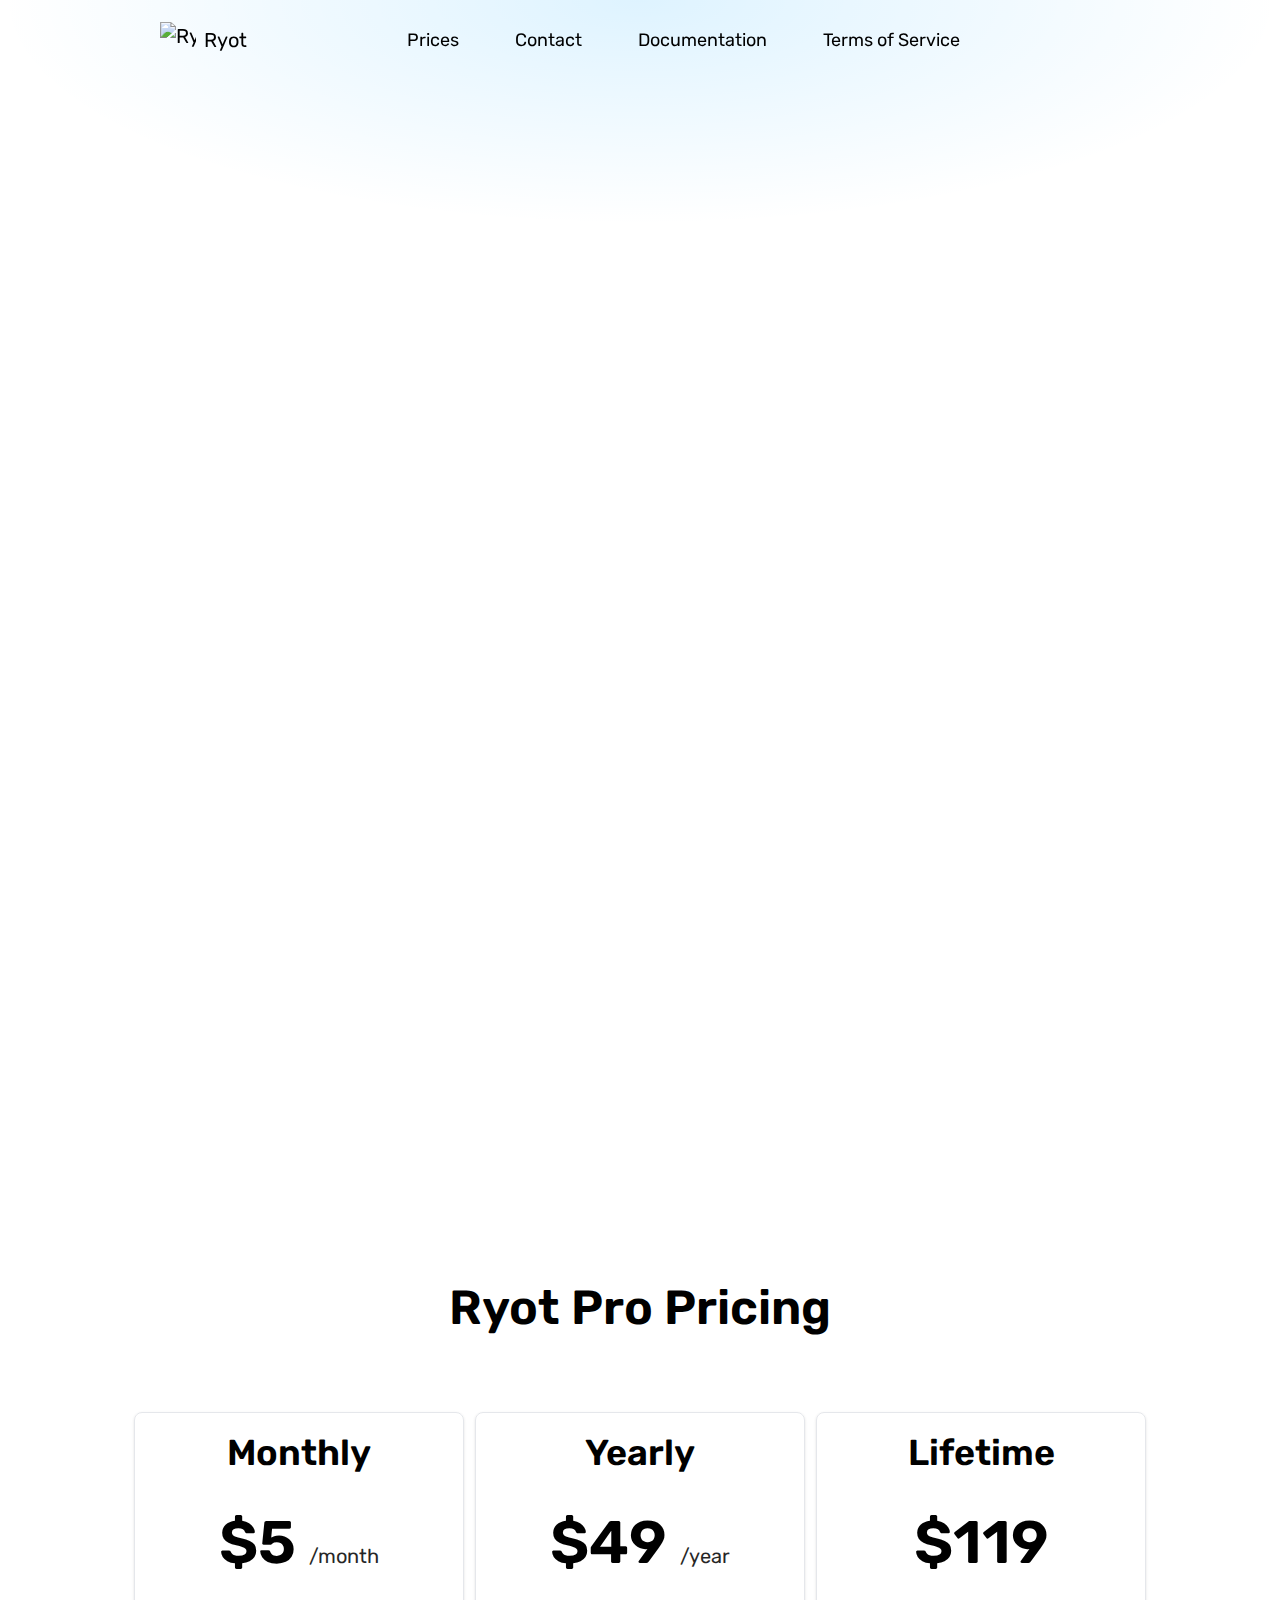
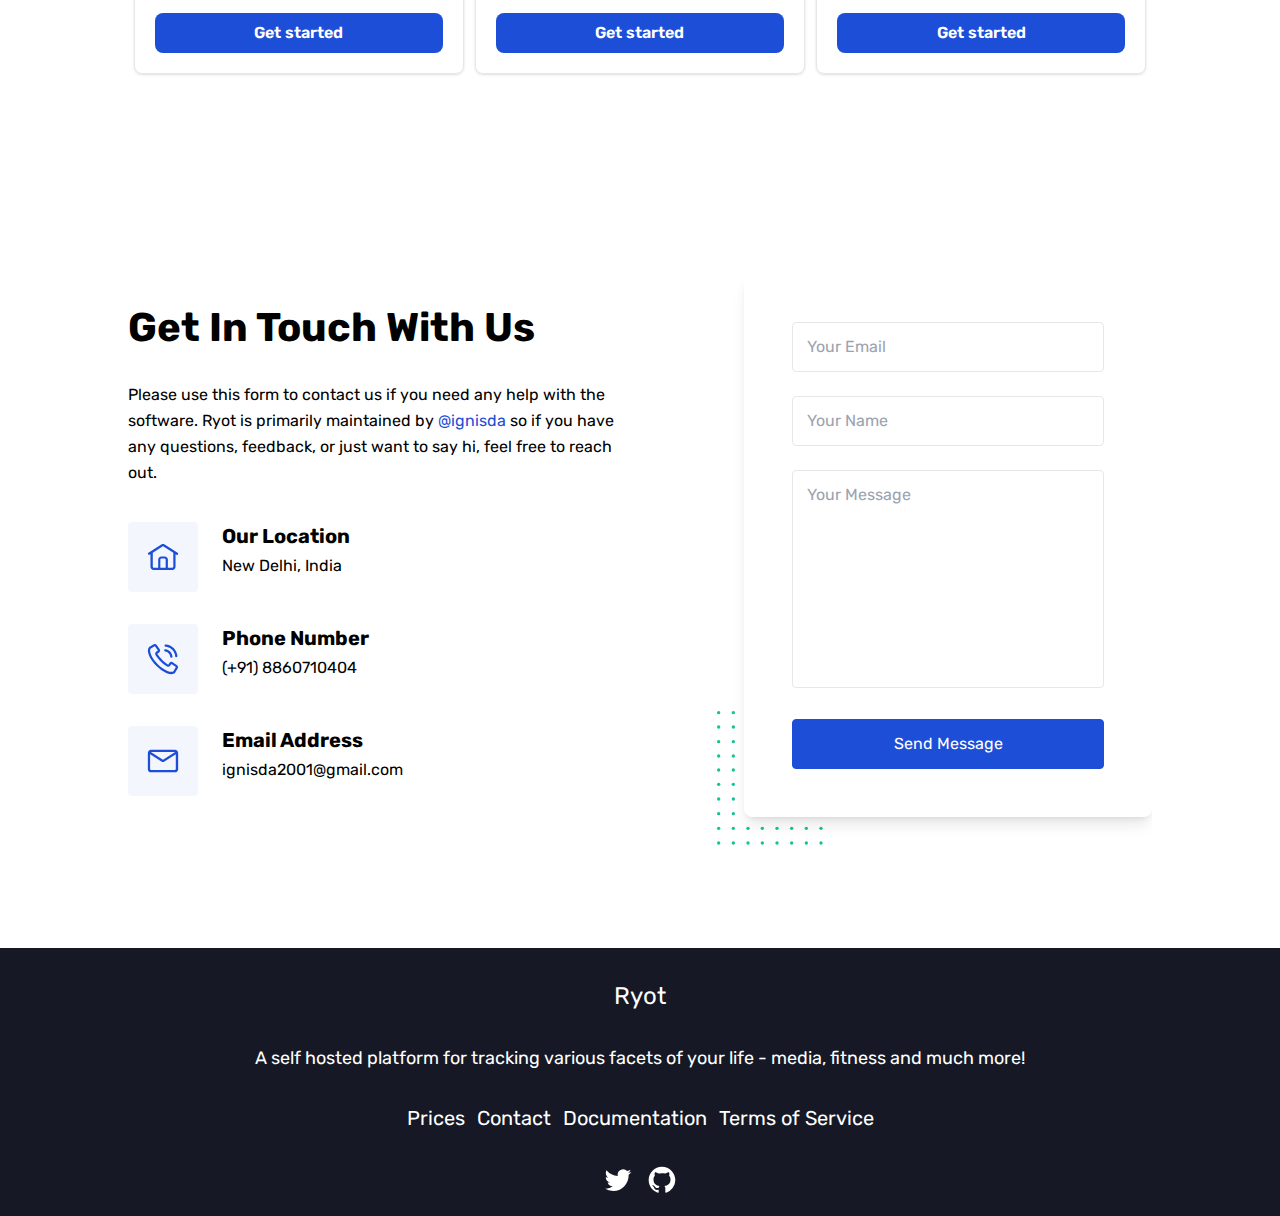
==== commit 15fb0f28: "deploy: 098ab2eb3a539d743c3972a8e1652e6607e2fc1c" ====
--- a/index.html
+++ b/index.html
@@ -1,609 +1,16 @@
-
-<!doctype html>
-<html lang="en" class="no-js">
-  <head>
-    
-      <meta charset="utf-8">
-      <meta name="viewport" content="width=device-width,initial-scale=1">
-      
-        <meta name="description" content="Ryot Documentation">
-      
-      
-      
-        <link rel="canonical" href="https://docs.ryot.io/index.html">
-      
-      
-      
-        <link rel="next" href="migration.html">
-      
-      
-      <link rel="icon" href="https://raw.githubusercontent.com/IgnisDa/ryot/main/libs/assets/favicon-32x32.png">
-      <meta name="generator" content="mkdocs-1.5.3, mkdocs-material-9.3.1">
-    
-    
-      
-        <title>Ryot Documentation</title>
-      
-    
-    
-      <link rel="stylesheet" href="assets/stylesheets/main.046329b4.min.css">
-      
-        
-        <link rel="stylesheet" href="assets/stylesheets/palette.85d0ee34.min.css">
-      
-      
-
-
-    
-    
-      
-        <script src="https://unpkg.com/iframe-worker/shim"></script>
-      
-    
-    
-      
-        
-        
-        <link rel="preconnect" href="https://fonts.gstatic.com" crossorigin>
-        <link rel="stylesheet" href="https://fonts.googleapis.com/css?family=Roboto:300,300i,400,400i,700,700i%7CRoboto+Mono:400,400i,700,700i&display=fallback">
-        <style>:root{--md-text-font:"Roboto";--md-code-font:"Roboto Mono"}</style>
-      
-    
-    
-    <script>__md_scope=new URL(".",location),__md_hash=e=>[...e].reduce((e,_)=>(e<<5)-e+_.charCodeAt(0),0),__md_get=(e,_=localStorage,t=__md_scope)=>JSON.parse(_.getItem(t.pathname+"."+e)),__md_set=(e,_,t=localStorage,a=__md_scope)=>{try{t.setItem(a.pathname+"."+e,JSON.stringify(_))}catch(e){}}</script>
-    
-      
-
-    
-    
-    
-  </head>
-  
-  
-    
-    
-      
-    
-    
-    
-    
-    <body dir="ltr" data-md-color-scheme="default" data-md-color-primary="indigo" data-md-color-accent="indigo">
-  
-    
-    
-      <script>var palette=__md_get("__palette");if(palette&&"object"==typeof palette.color)for(var key of Object.keys(palette.color))document.body.setAttribute("data-md-color-"+key,palette.color[key])</script>
-    
-    <input class="md-toggle" data-md-toggle="drawer" type="checkbox" id="__drawer" autocomplete="off">
-    <input class="md-toggle" data-md-toggle="search" type="checkbox" id="__search" autocomplete="off">
-    <label class="md-overlay" for="__drawer"></label>
-    <div data-md-component="skip">
-      
-        
-        <a href="#installation" class="md-skip">
-          Skip to content
-        </a>
-      
-    </div>
-    <div data-md-component="announce">
-      
-    </div>
-    
-    
-      
-
-  
-
-<header class="md-header md-header--shadow" data-md-component="header">
-  <nav class="md-header__inner md-grid" aria-label="Header">
-    <a href="index.html" title="Ryot Documentation" class="md-header__button md-logo" aria-label="Ryot Documentation" data-md-component="logo">
-      
-  <img src="https://raw.githubusercontent.com/IgnisDa/ryot/main/libs/assets/icon-512x512.png" alt="logo">
-
-    </a>
-    <label class="md-header__button md-icon" for="__drawer">
-      
-      <svg xmlns="http://www.w3.org/2000/svg" viewBox="0 0 24 24"><path d="M3 6h18v2H3V6m0 5h18v2H3v-2m0 5h18v2H3v-2Z"/></svg>
-    </label>
-    <div class="md-header__title" data-md-component="header-title">
-      <div class="md-header__ellipsis">
-        <div class="md-header__topic">
-          <span class="md-ellipsis">
-            Ryot Documentation
-          </span>
-        </div>
-        <div class="md-header__topic" data-md-component="header-topic">
-          <span class="md-ellipsis">
-            
-              Installation
-            
-          </span>
-        </div>
-      </div>
-    </div>
-    
-      
-        <form class="md-header__option" data-md-component="palette">
-  
-    
-    
-    
-    <input class="md-option" data-md-color-media="" data-md-color-scheme="default" data-md-color-primary="indigo" data-md-color-accent="indigo"  aria-label="Switch to dark mode"  type="radio" name="__palette" id="__palette_1">
-    
-      <label class="md-header__button md-icon" title="Switch to dark mode" for="__palette_2" hidden>
-        <svg xmlns="http://www.w3.org/2000/svg" viewBox="0 0 24 24"><path d="M17 6H7c-3.31 0-6 2.69-6 6s2.69 6 6 6h10c3.31 0 6-2.69 6-6s-2.69-6-6-6zm0 10H7c-2.21 0-4-1.79-4-4s1.79-4 4-4h10c2.21 0 4 1.79 4 4s-1.79 4-4 4zM7 9c-1.66 0-3 1.34-3 3s1.34 3 3 3 3-1.34 3-3-1.34-3-3-3z"/></svg>
-      </label>
-    
-  
-    
-    
-    
-    <input class="md-option" data-md-color-media="" data-md-color-scheme="slate" data-md-color-primary="indigo" data-md-color-accent="indigo"  aria-label="Switch to light mode"  type="radio" name="__palette" id="__palette_2">
-    
-      <label class="md-header__button md-icon" title="Switch to light mode" for="__palette_1" hidden>
-        <svg xmlns="http://www.w3.org/2000/svg" viewBox="0 0 24 24"><path d="M17 7H7a5 5 0 0 0-5 5 5 5 0 0 0 5 5h10a5 5 0 0 0 5-5 5 5 0 0 0-5-5m0 8a3 3 0 0 1-3-3 3 3 0 0 1 3-3 3 3 0 0 1 3 3 3 3 0 0 1-3 3Z"/></svg>
-      </label>
-    
-  
-</form>
-      
-    
-    
-    
-      <label class="md-header__button md-icon" for="__search">
-        
-        <svg xmlns="http://www.w3.org/2000/svg" viewBox="0 0 24 24"><path d="M9.5 3A6.5 6.5 0 0 1 16 9.5c0 1.61-.59 3.09-1.56 4.23l.27.27h.79l5 5-1.5 1.5-5-5v-.79l-.27-.27A6.516 6.516 0 0 1 9.5 16 6.5 6.5 0 0 1 3 9.5 6.5 6.5 0 0 1 9.5 3m0 2C7 5 5 7 5 9.5S7 14 9.5 14 14 12 14 9.5 12 5 9.5 5Z"/></svg>
-      </label>
-      <div class="md-search" data-md-component="search" role="dialog">
-  <label class="md-search__overlay" for="__search"></label>
-  <div class="md-search__inner" role="search">
-    <form class="md-search__form" name="search">
-      <input type="text" class="md-search__input" name="query" aria-label="Search" placeholder="Search" autocapitalize="off" autocorrect="off" autocomplete="off" spellcheck="false" data-md-component="search-query" required>
-      <label class="md-search__icon md-icon" for="__search">
-        
-        <svg xmlns="http://www.w3.org/2000/svg" viewBox="0 0 24 24"><path d="M9.5 3A6.5 6.5 0 0 1 16 9.5c0 1.61-.59 3.09-1.56 4.23l.27.27h.79l5 5-1.5 1.5-5-5v-.79l-.27-.27A6.516 6.516 0 0 1 9.5 16 6.5 6.5 0 0 1 3 9.5 6.5 6.5 0 0 1 9.5 3m0 2C7 5 5 7 5 9.5S7 14 9.5 14 14 12 14 9.5 12 5 9.5 5Z"/></svg>
-        
-        <svg xmlns="http://www.w3.org/2000/svg" viewBox="0 0 24 24"><path d="M20 11v2H8l5.5 5.5-1.42 1.42L4.16 12l7.92-7.92L13.5 5.5 8 11h12Z"/></svg>
-      </label>
-      <nav class="md-search__options" aria-label="Search">
-        
-          <a href="javascript:void(0)" class="md-search__icon md-icon" title="Share" aria-label="Share" data-clipboard data-clipboard-text="" data-md-component="search-share" tabindex="-1">
-            
-            <svg xmlns="http://www.w3.org/2000/svg" viewBox="0 0 24 24"><path d="M18 16.08c-.76 0-1.44.3-1.96.77L8.91 12.7c.05-.23.09-.46.09-.7 0-.24-.04-.47-.09-.7l7.05-4.11c.54.5 1.25.81 2.04.81a3 3 0 0 0 3-3 3 3 0 0 0-3-3 3 3 0 0 0-3 3c0 .24.04.47.09.7L8.04 9.81C7.5 9.31 6.79 9 6 9a3 3 0 0 0-3 3 3 3 0 0 0 3 3c.79 0 1.5-.31 2.04-.81l7.12 4.15c-.05.21-.08.43-.08.66 0 1.61 1.31 2.91 2.92 2.91 1.61 0 2.92-1.3 2.92-2.91A2.92 2.92 0 0 0 18 16.08Z"/></svg>
-          </a>
-        
-        <button type="reset" class="md-search__icon md-icon" title="Clear" aria-label="Clear" tabindex="-1">
-          
-          <svg xmlns="http://www.w3.org/2000/svg" viewBox="0 0 24 24"><path d="M19 6.41 17.59 5 12 10.59 6.41 5 5 6.41 10.59 12 5 17.59 6.41 19 12 13.41 17.59 19 19 17.59 13.41 12 19 6.41Z"/></svg>
-        </button>
-      </nav>
-      
-    </form>
-    <div class="md-search__output">
-      <div class="md-search__scrollwrap" data-md-scrollfix>
-        <div class="md-search-result" data-md-component="search-result">
-          <div class="md-search-result__meta">
-            Initializing search
-          </div>
-          <ol class="md-search-result__list" role="presentation"></ol>
-        </div>
-      </div>
-    </div>
-  </div>
-</div>
-    
-    
-      <div class="md-header__source">
-        <a href="https://github.com/ignisda/ryot" title="Go to repository" class="md-source" data-md-component="source">
-  <div class="md-source__icon md-icon">
-    
-    <svg xmlns="http://www.w3.org/2000/svg" viewBox="0 0 448 512"><!--! Font Awesome Free 6.4.2 by @fontawesome - https://fontawesome.com License - https://fontawesome.com/license/free (Icons: CC BY 4.0, Fonts: SIL OFL 1.1, Code: MIT License) Copyright 2023 Fonticons, Inc.--><path d="M439.55 236.05 244 40.45a28.87 28.87 0 0 0-40.81 0l-40.66 40.63 51.52 51.52c27.06-9.14 52.68 16.77 43.39 43.68l49.66 49.66c34.23-11.8 61.18 31 35.47 56.69-26.49 26.49-70.21-2.87-56-37.34L240.22 199v121.85c25.3 12.54 22.26 41.85 9.08 55a34.34 34.34 0 0 1-48.55 0c-17.57-17.6-11.07-46.91 11.25-56v-123c-20.8-8.51-24.6-30.74-18.64-45L142.57 101 8.45 235.14a28.86 28.86 0 0 0 0 40.81l195.61 195.6a28.86 28.86 0 0 0 40.8 0l194.69-194.69a28.86 28.86 0 0 0 0-40.81z"/></svg>
-  </div>
-  <div class="md-source__repository">
-    GitHub
-  </div>
-</a>
-      </div>
-    
-  </nav>
-  
-</header>
-    
-    <div class="md-container" data-md-component="container">
-      
-      
-        
-          
-        
-      
-      <main class="md-main" data-md-component="main">
-        <div class="md-main__inner md-grid">
-          
-            
-              
-              <div class="md-sidebar md-sidebar--primary" data-md-component="sidebar" data-md-type="navigation" >
-                <div class="md-sidebar__scrollwrap">
-                  <div class="md-sidebar__inner">
-                    
-
-
-
-<nav class="md-nav md-nav--primary" aria-label="Navigation" data-md-level="0">
-  <label class="md-nav__title" for="__drawer">
-    <a href="index.html" title="Ryot Documentation" class="md-nav__button md-logo" aria-label="Ryot Documentation" data-md-component="logo">
-      
-  <img src="https://raw.githubusercontent.com/IgnisDa/ryot/main/libs/assets/icon-512x512.png" alt="logo">
-
-    </a>
-    Ryot Documentation
-  </label>
-  
-    <div class="md-nav__source">
-      <a href="https://github.com/ignisda/ryot" title="Go to repository" class="md-source" data-md-component="source">
-  <div class="md-source__icon md-icon">
-    
-    <svg xmlns="http://www.w3.org/2000/svg" viewBox="0 0 448 512"><!--! Font Awesome Free 6.4.2 by @fontawesome - https://fontawesome.com License - https://fontawesome.com/license/free (Icons: CC BY 4.0, Fonts: SIL OFL 1.1, Code: MIT License) Copyright 2023 Fonticons, Inc.--><path d="M439.55 236.05 244 40.45a28.87 28.87 0 0 0-40.81 0l-40.66 40.63 51.52 51.52c27.06-9.14 52.68 16.77 43.39 43.68l49.66 49.66c34.23-11.8 61.18 31 35.47 56.69-26.49 26.49-70.21-2.87-56-37.34L240.22 199v121.85c25.3 12.54 22.26 41.85 9.08 55a34.34 34.34 0 0 1-48.55 0c-17.57-17.6-11.07-46.91 11.25-56v-123c-20.8-8.51-24.6-30.74-18.64-45L142.57 101 8.45 235.14a28.86 28.86 0 0 0 0 40.81l195.61 195.6a28.86 28.86 0 0 0 40.8 0l194.69-194.69a28.86 28.86 0 0 0 0-40.81z"/></svg>
-  </div>
-  <div class="md-source__repository">
-    GitHub
-  </div>
-</a>
-    </div>
-  
-  <ul class="md-nav__list" data-md-scrollfix>
-    
-      
-      
-  
-  
-    
-  
-  
-    <li class="md-nav__item md-nav__item--active">
-      
-      <input class="md-nav__toggle md-toggle" type="checkbox" id="__toc">
-      
-      
-        
-      
-      
-      <a href="index.html" class="md-nav__link md-nav__link--active">
-        
-  
-  <span class="md-ellipsis">
-    Installation
-  </span>
-  
-
-      </a>
-      
-    </li>
-  
-
-    
-      
-      
-  
-  
-  
-    <li class="md-nav__item">
-      <a href="migration.html" class="md-nav__link">
-        
-  
-  <span class="md-ellipsis">
-    Migration
-  </span>
-  
-
-      </a>
-    </li>
-  
-
-    
-      
-      
-  
-  
-  
-    <li class="md-nav__item">
-      <a href="configuration.html" class="md-nav__link">
-        
-  
-  <span class="md-ellipsis">
-    Configuration
-  </span>
-  
-
-      </a>
-    </li>
-  
-
-    
-      
-      
-  
-  
-  
-    <li class="md-nav__item">
-      <a href="deployment.html" class="md-nav__link">
-        
-  
-  <span class="md-ellipsis">
-    Deployment
-  </span>
-  
-
-      </a>
-    </li>
-  
-
-    
-      
-      
-  
-  
-  
-    <li class="md-nav__item">
-      <a href="importing.html" class="md-nav__link">
-        
-  
-  <span class="md-ellipsis">
-    Importing
-  </span>
-  
-
-      </a>
-    </li>
-  
-
-    
-      
-      
-  
-  
-  
-    <li class="md-nav__item">
-      <a href="integrations.html" class="md-nav__link">
-        
-  
-  <span class="md-ellipsis">
-    Integrations
-  </span>
-  
-
-      </a>
-    </li>
-  
-
-    
-      
-      
-  
-  
-  
-    
-    
-    
-    <li class="md-nav__item md-nav__item--nested">
-      
-        
-        
-        
-        
-        <input class="md-nav__toggle md-toggle " type="checkbox" id="__nav_7" >
-        
-          <label class="md-nav__link" for="__nav_7" id="__nav_7_label" tabindex="0">
-            
-  
-  <span class="md-ellipsis">
-    Guides
-  </span>
-  
-
-            <span class="md-nav__icon md-icon"></span>
-          </label>
-        
-        <nav class="md-nav" data-md-level="1" aria-labelledby="__nav_7_label" aria-expanded="false">
-          <label class="md-nav__title" for="__nav_7">
-            <span class="md-nav__icon md-icon"></span>
-            Guides
-          </label>
-          <ul class="md-nav__list" data-md-scrollfix>
-            
-              
-                
-  
-  
-  
-    <li class="md-nav__item">
-      <a href="guides/exporting.html" class="md-nav__link">
-        
-  
-  <span class="md-ellipsis">
-    Exporting
-  </span>
-  
-
-      </a>
-    </li>
-  
-
-              
-            
-              
-                
-  
-  
-  
-    <li class="md-nav__item">
-      <a href="guides/openid.html" class="md-nav__link">
-        
-  
-  <span class="md-ellipsis">
-    OpenID Authentication
-  </span>
-  
-
-      </a>
-    </li>
-  
-
-              
-            
-              
-                
-  
-  
-  
-    <li class="md-nav__item">
-      <a href="guides/video-games.html" class="md-nav__link">
-        
-  
-  <span class="md-ellipsis">
-    Video games
-  </span>
-  
-
-      </a>
-    </li>
-  
-
-              
-            
-          </ul>
-        </nav>
-      
-    </li>
-  
-
-    
-      
-      
-  
-  
-  
-    <li class="md-nav__item">
-      <a href="architecture.html" class="md-nav__link">
-        
-  
-  <span class="md-ellipsis">
-    Architecture
-  </span>
-  
-
-      </a>
-    </li>
-  
-
-    
-  </ul>
-</nav>
-                  </div>
-                </div>
-              </div>
-            
-            
-              
-              <div class="md-sidebar md-sidebar--secondary" data-md-component="sidebar" data-md-type="toc" >
-                <div class="md-sidebar__scrollwrap">
-                  <div class="md-sidebar__inner">
-                    
-
-<nav class="md-nav md-nav--secondary" aria-label="Table of contents">
-  
-  
-  
-    
-  
-  
-</nav>
-                  </div>
-                </div>
-              </div>
-            
-          
-          
-            <div class="md-content" data-md-component="content">
-              <article class="md-content__inner md-typeset">
-                
-                  
-
-  
-  
-
-
-<h1 id="installation">Installation</h1>
-<div class="admonition info">
-<p class="admonition-title">Info</p>
-<p>The first user you register is automatically set as admin of the instance.</p>
-</div>
-<p>The docker image is <code>ghcr.io/ignisda/ryot:latest</code>.</p>
-<div class="highlight"><pre><span></span><code><span class="nt">services</span><span class="p">:</span>
-<span class="w">  </span><span class="nt">ryot-db</span><span class="p">:</span>
-<span class="w">    </span><span class="nt">image</span><span class="p">:</span><span class="w"> </span><span class="l l-Scalar l-Scalar-Plain">postgres:16-alpine</span><span class="w"> </span><span class="c1"># atleast version 15 is required</span>
-<span class="w">    </span><span class="nt">restart</span><span class="p">:</span><span class="w"> </span><span class="l l-Scalar l-Scalar-Plain">unless-stopped</span>
-<span class="w">    </span><span class="nt">volumes</span><span class="p">:</span>
-<span class="w">      </span><span class="p p-Indicator">-</span><span class="w"> </span><span class="l l-Scalar l-Scalar-Plain">postgres_storage:/var/lib/postgresql/data</span>
-<span class="w">    </span><span class="nt">environment</span><span class="p">:</span>
-<span class="w">      </span><span class="p p-Indicator">-</span><span class="w"> </span><span class="l l-Scalar l-Scalar-Plain">POSTGRES_PASSWORD=postgres</span>
-<span class="w">      </span><span class="p p-Indicator">-</span><span class="w"> </span><span class="l l-Scalar l-Scalar-Plain">POSTGRES_USER=postgres</span>
-<span class="w">      </span><span class="p p-Indicator">-</span><span class="w"> </span><span class="l l-Scalar l-Scalar-Plain">POSTGRES_DB=postgres</span>
-<span class="w">    </span><span class="nt">container_name</span><span class="p">:</span><span class="w"> </span><span class="l l-Scalar l-Scalar-Plain">ryot-db</span>
-
-<span class="w">  </span><span class="nt">ryot</span><span class="p">:</span>
-<span class="w">    </span><span class="nt">image</span><span class="p">:</span><span class="w"> </span><span class="l l-Scalar l-Scalar-Plain">ghcr.io/ignisda/ryot:latest</span>
-<span class="w">    </span><span class="nt">environment</span><span class="p">:</span>
-<span class="w">      </span><span class="p p-Indicator">-</span><span class="w"> </span><span class="l l-Scalar l-Scalar-Plain">DATABASE_URL=postgres://postgres:postgres@ryot-db:5432/postgres</span>
-<span class="w">      </span><span class="c1"># - FRONTEND_INSECURE_COOKIES=true # if running on HTTP</span>
-<span class="w">    </span><span class="nt">ports</span><span class="p">:</span>
-<span class="w">      </span><span class="p p-Indicator">-</span><span class="w"> </span><span class="s">&quot;8000:8000&quot;</span>
-<span class="w">    </span><span class="nt">pull_policy</span><span class="p">:</span><span class="w"> </span><span class="l l-Scalar l-Scalar-Plain">always</span>
-<span class="w">    </span><span class="nt">container_name</span><span class="p">:</span><span class="w"> </span><span class="l l-Scalar l-Scalar-Plain">ryot</span>
-
-<span class="nt">volumes</span><span class="p">:</span>
-<span class="w">  </span><span class="nt">postgres_storage</span><span class="p">:</span>
-</code></pre></div>
-
-
-
-
-
-                
-              </article>
-            </div>
-          
-          
-        </div>
-        
-      </main>
-      
-        <footer class="md-footer">
-  
-  <div class="md-footer-meta md-typeset">
-    <div class="md-footer-meta__inner md-grid">
-      <div class="md-copyright">
-  
-  
-    Made with
-    <a href="https://squidfunk.github.io/mkdocs-material/" target="_blank" rel="noopener">
-      Material for MkDocs
-    </a>
-  
-</div>
-      
-    </div>
-  </div>
-</footer>
-      
-    </div>
-    <div class="md-dialog" data-md-component="dialog">
-      <div class="md-dialog__inner md-typeset"></div>
-    </div>
-    
-    <script id="__config" type="application/json">{"base": ".", "features": ["navigation.instant", "navigation.tracking", "content.code.copy", "search.highlight", "search.share"], "search": "assets/javascripts/workers/search.dfff1995.min.js", "translations": {"clipboard.copied": "Copied to clipboard", "clipboard.copy": "Copy to clipboard", "search.result.more.one": "1 more on this page", "search.result.more.other": "# more on this page", "search.result.none": "No matching documents", "search.result.one": "1 matching document", "search.result.other": "# matching documents", "search.result.placeholder": "Type to start searching", "search.result.term.missing": "Missing", "select.version": "Select version"}}</script>
-    
-    
-      <script src="assets/javascripts/bundle.dff1b7c8.min.js"></script>
-      
-    
-  </body>
-</html>+<!DOCTYPE html><html class="scrollbar-thin scrollbar-thumb-black scrollbar-track-transparent scroll-smooth" lang="en"> <head><meta charset="UTF-8"><title>Ryot</title><meta name="description" content="A self hosted platform for tracking various facets of your life - media, fitness and much more!"><meta name="viewport" content="width=device-width, initial-scale=1.0"><link rel="icon" type="image/svg+xml" href="https://raw.githubusercontent.com/IgnisDa/ryot/main/libs/assets/favicon-32x32.png"><link rel="canonical" href="https://ryot.io/"><script type="application/ld+json">{"@context":"http://schema.org","@type":"Organization","name":"Ryot","description":"A self hosted platform for tracking various facets of your life - media, fitness and much more!","url":"https://ryot.io/","logo":"https://raw.githubusercontent.com/IgnisDa/ryot/main/libs/assets/favicon-32x32.png","contactPoint":{"@type":"ContactPoint","email":"ignisda2001@gmail.com","contactType":"Client Service"},"sameAs":["https://www.twitter.com/ignisda","https://www.linkedin.com/in/diptesh-choudhuri-0647501b9"]}</script><script defer data-website-id="65cf9bb3-381b-4ea4-b87d-b40a23a0204f" src="https://umami.diptesh.me/script.js" data-domains="ryot.io,www.ryot.io"></script><link rel="stylesheet" href="/_astro/index.dVItpiWc.css">
+<style>@keyframes fadeIn{0%{opacity:0}to{opacity:1}}#hero-section[data-astro-cid-shwxrd6l]{opacity:0;animation:fadeIn .8s ease-in-out forwards}
+</style><script type="module">window.addEventListener("scroll",function(){const s=document.getElementById("navbar");s&&(window.scrollY>=20?(s.classList.remove("border-b-transparent"),s.classList.remove("bg-transparent"),s.classList.add("border-b"),s.classList.add("border-b-slate-300"),s.classList.add("bg-white")):(s.classList.remove("border-b"),s.classList.remove("border-b-slate-300"),s.classList.remove("bg-white"),s.classList.add("border-b-transparent"),s.classList.add("bg-transparent")))});
+</script></head> <body class="bg-white"> <div class="absolute top-0 z-[-2] h-screen w-full bg-white bg-[radial-gradient(100%_50%_at_50%_0%,rgba(0,163,255,0.13)_0,rgba(0,163,255,0)_50%,rgba(0,163,255,0)_100%)]"></div>  <header id="navbar" class="w-full transition duration-300 justify-center fixed h-20 z-50 hidden md:flex"> <nav aria-label="Main Navigation" class="flex flex-row items-center w-3/4"> <div class="flex items-center gap-x-2 text-nowrap"> <a href="/" class="text-xl flex items-center gap-x-2"> <img src="https://raw.githubusercontent.com/IgnisDa/ryot/main/libs/assets/icon-512x512.png" alt="Ryot" class="h-9 w-9"> <span>Ryot</span> </a> </div> <ul class="flex flex-row w-full justify-center gap-x-14"> <li class="text-lg hover:scale-110 hover:opacity-80"> <a href="/#pricing-section">Prices</a> </li><li class="text-lg hover:scale-110 hover:opacity-80"> <a href="/#contact-section">Contact</a> </li><li class="text-lg hover:scale-110 hover:opacity-80"> <a href="https://docs.ryot.io">Documentation</a> </li><li class="text-lg hover:scale-110 hover:opacity-80"> <a href="/terms">Terms of Service</a> </li> </ul> <span></span> </nav> </header>  <main class="flex flex-col justify-center items-center"> <div class="w-4/5"> <section id="hero-section" class="flex justify-center mt-48 h-screen" data-astro-cid-shwxrd6l> <div class="md:w-1/2" data-astro-cid-shwxrd6l> <h1 class="text-4xl text-center font-semibold md:text-6xl" data-astro-cid-shwxrd6l> Welcome to the only tracker you will ever need: <span class="text-primary" data-astro-cid-shwxrd6l> Ryot </span> </h1> <h2 class="mt-10 text-lg text-center opacity-80 md:text-2xl" data-astro-cid-shwxrd6l> A self hosted platform for tracking various facets of your life - media, fitness and much more! </h2> <div class="flex justify-evenly mt-10" data-astro-cid-shwxrd6l> <a href="https://github.com/IgnisDa/ryot" target="_blank" data-astro-cid-shwxrd6l class="px-3 py-1 text-sm md:text-base md:px-6 md:py-2 rounded-lg text-center font-semibold hover:scale-110 hover:opacity-85 transition inline-block bg-black text-white">Github Repo</a> <a href="/#pricing-section" data-astro-cid-shwxrd6l class="px-3 py-1 text-sm md:text-base md:px-6 md:py-2 rounded-lg text-center font-semibold hover:scale-110 hover:opacity-85 transition inline-block bg-transparent text-black border border-black">See our pricing</a> </div> <div class="flex justify-center" data-astro-cid-shwxrd6l> <a href="#services-section" title="arrow down icon" data-astro-cid-shwxrd6l class="flex justify-center items-center animate-bounce border-2 border-transparent bg-primary text-white rounded-full w-14 h-14 mt-32 hover:bg-white hover:text-primary hover:border-primary transition"> <svg xmlns="http://www.w3.org/2000/svg" fill="none" viewBox="0 0 24 24" stroke-width="1.5" stroke="currentColor" class="w-8 h-8" data-astro-cid-shwxrd6l> <path stroke-linecap="round" stroke-linejoin="round" d="M19.5 13.5 12 21m0 0-7.5-7.5M12 21V3" data-astro-cid-shwxrd6l></path> </svg> </a> </div> </div> </section>  <section class="mt-48" id="pricing-section"> <h2 class="text-2xl text-center md:text-5xl font-semibold">Ryot Pro Pricing</h2> <div class="my-20 grid grid-cols-1 md:grid-cols-3 gap-y-10 place-items-center"> <article class="flex flex-col border max-w-xs xl:max-w-sm rounded-lg shadow px-5 py-5 gap-y-10">  <header class="flex flex-col justify-center gap-y-3"> <h3 class="text-4xl text-center font-semibold">Monthly</h3> </header> <section class="flex justify-center"> <h4 class="text-6xl font-semibold"> $5 <span class="font-normal text-xl opacity-85"> /month </span> </h4> </section> <footer class="flex justify-center"> <a href="#" class="px-3 py-1 text-sm md:text-base md:px-6 md:py-2 rounded-lg text-center font-semibold hover:scale-110 hover:opacity-85 transition inline-block bg-primary text-white w-72">Get started</a> </footer>  </article><article class="flex flex-col border max-w-xs xl:max-w-sm rounded-lg shadow px-5 py-5 gap-y-10">  <header class="flex flex-col justify-center gap-y-3"> <h3 class="text-4xl text-center font-semibold">Yearly</h3> </header> <section class="flex justify-center"> <h4 class="text-6xl font-semibold"> $49 <span class="font-normal text-xl opacity-85"> /year </span> </h4> </section> <footer class="flex justify-center"> <a href="#" class="px-3 py-1 text-sm md:text-base md:px-6 md:py-2 rounded-lg text-center font-semibold hover:scale-110 hover:opacity-85 transition inline-block bg-primary text-white w-72">Get started</a> </footer>  </article><article class="flex flex-col border max-w-xs xl:max-w-sm rounded-lg shadow px-5 py-5 gap-y-10">  <header class="flex flex-col justify-center gap-y-3"> <h3 class="text-4xl text-center font-semibold">Lifetime</h3> </header> <section class="flex justify-center"> <h4 class="text-6xl font-semibold"> $119  </h4> </section> <footer class="flex justify-center"> <a href="#" class="px-3 py-1 text-sm md:text-base md:px-6 md:py-2 rounded-lg text-center font-semibold hover:scale-110 hover:opacity-85 transition inline-block bg-primary text-white w-72">Get started</a> </footer>  </article> </div> </section> <section id="contact-section" class="relative z-10 overflow-hidden bg-white py-20 lg:py-[120px]"> <div class="container mx-auto"> <div class="flex flex-wrap -mx-4 lg:justify-between"> <div class="w-full px-4 lg:w-1/2 xl:w-6/12"> <div class="mb-12 max-w-[570px] lg:mb-0"> <h2 class="lg:mt-6 mb-6 text-[32px] font-bold sm:text-[40px] lg:text-[36px] xl:text-[40px]">
+Get In Touch With Us
+</h2> <p class="text-base leading-relaxed mb-9">
+Please use this form to contact us if you need any help with the
+            software. Ryot is primarily maintained by
+<a href="https://twitter.com/ignisda" class="text-primary hover:underline" target="_blank" rel="noopener noreferrer">
+@ignisda
+</a> so if you have any questions, feedback, or just want to say hi,
+            feel free to reach out.
+</p> <div class="mb-8 flex w-full max-w-[370px]"> <div class="bg-primary/5 text-primary mr-6 flex h-[60px] w-full max-w-[60px] items-center justify-center overflow-hidden rounded sm:h-[70px] sm:max-w-[70px]"> <svg width="32" height="32" viewBox="0 0 32 32" fill="none" xmlns="http://www.w3.org/2000/svg"> <path d="M30.6 11.8002L17.7 3.5002C16.65 2.8502 15.3 2.8502 14.3 3.5002L1.39998 11.8002C0.899983 12.1502 0.749983 12.8502 1.04998 13.3502C1.39998 13.8502 2.09998 14.0002 2.59998 13.7002L3.44998 13.1502V25.8002C3.44998 27.5502 4.84998 28.9502 6.59998 28.9502H25.4C27.15 28.9502 28.55 27.5502 28.55 25.8002V13.1502L29.4 13.7002C29.6 13.8002 29.8 13.9002 30 13.9002C30.35 13.9002 30.75 13.7002 30.95 13.4002C31.3 12.8502 31.15 12.1502 30.6 11.8002ZM13.35 26.7502V18.5002C13.35 18.0002 13.75 17.6002 14.25 17.6002H17.75C18.25 17.6002 18.65 18.0002 18.65 18.5002V26.7502H13.35ZM26.3 25.8002C26.3 26.3002 25.9 26.7002 25.4 26.7002H20.9V18.5002C20.9 16.8002 19.5 15.4002 17.8 15.4002H14.3C12.6 15.4002 11.2 16.8002 11.2 18.5002V26.7502H6.69998C6.19998 26.7502 5.79998 26.3502 5.79998 25.8502V11.7002L15.5 5.4002C15.8 5.2002 16.2 5.2002 16.5 5.4002L26.3 11.7002V25.8002Z" fill="currentColor"></path> </svg> </div> <div class="w-full"> <h4 class="mb-1 text-xl font-bold">Our Location</h4> <p class="text-base">New Delhi, India</p> </div> </div> <div class="mb-8 flex w-full max-w-[370px]"> <div class="bg-primary/5 text-primary mr-6 flex h-[60px] w-full max-w-[60px] items-center justify-center overflow-hidden rounded sm:h-[70px] sm:max-w-[70px]"> <svg width="32" height="32" viewBox="0 0 32 32" fill="none" xmlns="http://www.w3.org/2000/svg"> <g clip-path="url(#clip0_941_17577)"> <path d="M24.3 31.1499C22.95 31.1499 21.4 30.7999 19.7 30.1499C16.3 28.7999 12.55 26.1999 9.19997 22.8499C5.84997 19.4999 3.24997 15.7499 1.89997 12.2999C0.39997 8.59994 0.54997 5.54994 2.29997 3.84994C2.34997 3.79994 2.44997 3.74994 2.49997 3.69994L6.69997 1.19994C7.74997 0.599942 9.09997 0.899942 9.79997 1.89994L12.75 6.29994C13.45 7.34994 13.15 8.74994 12.15 9.44994L10.35 10.6999C11.65 12.7999 15.35 17.9499 21.25 21.6499L22.35 20.0499C23.2 18.8499 24.55 18.4999 25.65 19.2499L30.05 22.1999C31.05 22.8999 31.35 24.2499 30.75 25.2999L28.25 29.4999C28.2 29.5999 28.15 29.6499 28.1 29.6999C27.2 30.6499 25.9 31.1499 24.3 31.1499ZM3.79997 5.54994C2.84997 6.59994 2.89997 8.74994 3.99997 11.4999C5.24997 14.6499 7.64997 18.0999 10.8 21.2499C13.9 24.3499 17.4 26.7499 20.5 27.9999C23.2 29.0999 25.35 29.1499 26.45 28.1999L28.85 24.0999C28.85 24.0499 28.85 24.0499 28.85 23.9999L24.45 21.0499C24.45 21.0499 24.35 21.0999 24.25 21.2499L23.15 22.8499C22.45 23.8499 21.1 24.1499 20.1 23.4999C13.8 19.5999 9.89997 14.1499 8.49997 11.9499C7.84997 10.8999 8.09997 9.54994 9.09997 8.84994L10.9 7.59994V7.54994L7.94997 3.14994C7.94997 3.09994 7.89997 3.09994 7.84997 3.14994L3.79997 5.54994Z" fill="currentColor"></path> <path d="M29.3 14.25C28.7 14.25 28.25 13.8 28.2 13.2C27.8 8.15003 23.65 4.10003 18.55 3.75003C17.95 3.70003 17.45 3.20003 17.5 2.55003C17.55 1.95003 18.05 1.45003 18.7 1.50003C24.9 1.90003 29.95 6.80003 30.45 13C30.5 13.6 30.05 14.15 29.4 14.2C29.4 14.25 29.35 14.25 29.3 14.25Z" fill="currentColor"></path> <path d="M24.35 14.7002C23.8 14.7002 23.3 14.3002 23.25 13.7002C22.95 11.0002 20.85 8.90018 18.15 8.55018C17.55 8.50018 17.1 7.90018 17.15 7.30018C17.2 6.70018 17.8 6.25018 18.4 6.30018C22.15 6.75018 25.05 9.65018 25.5 13.4002C25.55 14.0002 25.15 14.5502 24.5 14.6502C24.4 14.7002 24.35 14.7002 24.35 14.7002Z" fill="currentColor"></path> </g> <defs> <clipPath id="clip0_941_17577"> <rect width="32" height="32" fill="white"></rect> </clipPath> </defs> </svg> </div> <div class="w-full"> <h4 class="mb-1 text-xl font-bold">Phone Number</h4> <p class="text-base">(+91) 8860710404</p> </div> </div> <div class="mb-8 flex w-full max-w-[370px]"> <div class="bg-primary/5 text-primary mr-6 flex h-[60px] w-full max-w-[60px] items-center justify-center overflow-hidden rounded sm:h-[70px] sm:max-w-[70px]"> <svg width="32" height="32" viewBox="0 0 32 32" fill="none" xmlns="http://www.w3.org/2000/svg"> <path d="M28 4.7998H3.99998C2.29998 4.7998 0.849976 6.1998 0.849976 7.9498V24.1498C0.849976 25.8498 2.24998 27.2998 3.99998 27.2998H28C29.7 27.2998 31.15 25.8998 31.15 24.1498V7.8998C31.15 6.1998 29.7 4.7998 28 4.7998ZM28 7.0498C28.05 7.0498 28.1 7.0498 28.15 7.0498L16 14.8498L3.84998 7.0498C3.89998 7.0498 3.94998 7.0498 3.99998 7.0498H28ZM28 24.9498H3.99998C3.49998 24.9498 3.09998 24.5498 3.09998 24.0498V9.2498L14.8 16.7498C15.15 16.9998 15.55 17.0998 15.95 17.0998C16.35 17.0998 16.75 16.9998 17.1 16.7498L28.8 9.2498V24.0998C28.9 24.5998 28.5 24.9498 28 24.9498Z" fill="currentColor"></path> </svg> </div> <div class="w-full"> <h4 class="mb-1 text-xl font-bold">Email Address</h4> <p class="text-base">ignisda2001@gmail.com</p> </div> </div> </div> </div> <div class="w-full px-4 lg:w-1/2 xl:w-5/12"> <div class="relative p-2 bg-white rounded-lg shadow-lg sm:p-12"> <form name="contact" method="POST" data-netlify="true" netlify-honeypot="bot-field"> <label class="hidden">
+Don't fill this out if you're human: <input name="bot-field"> </label> <div class="mb-6"> <input name="email" type="email" required placeholder="Your Email" class="focus:border-primary w-full rounded border py-3 px-[14px] text-base outline-none"> </div> <div class="mb-6"> <input name="username" type="text" placeholder="Your Name" class="focus:border-primary w-full rounded border py-3 px-[14px] text-base outline-none"> </div> <div class="mb-6"> <textarea name="message" rows="8" placeholder="Your Message" class="focus:border-primary w-full resize-none rounded border py-3 px-[14px] text-base outline-none"></textarea> </div> <div> <button type="submit" class="w-full p-3 text-white transition border rounded border-primary bg-primary hover:bg-opacity-90">
+Send Message
+</button> </div> </form> <div> <span class="absolute -left-7 -bottom-7 z-[-1]"> <svg width="107" height="134" viewBox="0 0 107 134" fill="none" xmlns="http://www.w3.org/2000/svg"> <circle cx="104.999" cy="132" r="1.66667" transform="rotate(180 104.999 132)" fill="#13C296"></circle> <circle cx="104.999" cy="117.333" r="1.66667" transform="rotate(180 104.999 117.333)" fill="#13C296"></circle> <circle cx="104.999" cy="102.667" r="1.66667" transform="rotate(180 104.999 102.667)" fill="#13C296"></circle> <circle cx="104.999" cy="88" r="1.66667" transform="rotate(180 104.999 88)" fill="#13C296"></circle> <circle cx="104.999" cy="73.3333" r="1.66667" transform="rotate(180 104.999 73.3333)" fill="#13C296"></circle> <circle cx="104.999" cy="45" r="1.66667" transform="rotate(180 104.999 45)" fill="#13C296"></circle> <circle cx="104.999" cy="16" r="1.66667" transform="rotate(180 104.999 16)" fill="#13C296"></circle> <circle cx="104.999" cy="59" r="1.66667" transform="rotate(180 104.999 59)" fill="#13C296"></circle> <circle cx="104.999" cy="30.6666" r="1.66667" transform="rotate(180 104.999 30.6666)" fill="#13C296"></circle> <circle cx="104.999" cy="1.66665" r="1.66667" transform="rotate(180 104.999 1.66665)" fill="#13C296"></circle> <circle cx="90.3333" cy="132" r="1.66667" transform="rotate(180 90.3333 132)" fill="#13C296"></circle> <circle cx="90.3333" cy="117.333" r="1.66667" transform="rotate(180 90.3333 117.333)" fill="#13C296"></circle> <circle cx="90.3333" cy="102.667" r="1.66667" transform="rotate(180 90.3333 102.667)" fill="#13C296"></circle> <circle cx="90.3333" cy="88" r="1.66667" transform="rotate(180 90.3333 88)" fill="#13C296"></circle> <circle cx="90.3333" cy="73.3333" r="1.66667" transform="rotate(180 90.3333 73.3333)" fill="#13C296"></circle> <circle cx="90.3333" cy="45" r="1.66667" transform="rotate(180 90.3333 45)" fill="#13C296"></circle> <circle cx="90.3333" cy="16" r="1.66667" transform="rotate(180 90.3333 16)" fill="#13C296"></circle> <circle cx="90.3333" cy="59" r="1.66667" transform="rotate(180 90.3333 59)" fill="#13C296"></circle> <circle cx="90.3333" cy="30.6666" r="1.66667" transform="rotate(180 90.3333 30.6666)" fill="#13C296"></circle> <circle cx="90.3333" cy="1.66665" r="1.66667" transform="rotate(180 90.3333 1.66665)" fill="#13C296"></circle> <circle cx="75.6654" cy="132" r="1.66667" transform="rotate(180 75.6654 132)" fill="#13C296"></circle> <circle cx="31.9993" cy="132" r="1.66667" transform="rotate(180 31.9993 132)" fill="#13C296"></circle> <circle cx="75.6654" cy="117.333" r="1.66667" transform="rotate(180 75.6654 117.333)" fill="#13C296"></circle> <circle cx="31.9993" cy="117.333" r="1.66667" transform="rotate(180 31.9993 117.333)" fill="#13C296"></circle> <circle cx="75.6654" cy="102.667" r="1.66667" transform="rotate(180 75.6654 102.667)" fill="#13C296"></circle> <circle cx="31.9993" cy="102.667" r="1.66667" transform="rotate(180 31.9993 102.667)" fill="#13C296"></circle> <circle cx="75.6654" cy="88" r="1.66667" transform="rotate(180 75.6654 88)" fill="#13C296"></circle> <circle cx="31.9993" cy="88" r="1.66667" transform="rotate(180 31.9993 88)" fill="#13C296"></circle> <circle cx="75.6654" cy="73.3333" r="1.66667" transform="rotate(180 75.6654 73.3333)" fill="#13C296"></circle> <circle cx="31.9993" cy="73.3333" r="1.66667" transform="rotate(180 31.9993 73.3333)" fill="#13C296"></circle> <circle cx="75.6654" cy="45" r="1.66667" transform="rotate(180 75.6654 45)" fill="#13C296"></circle> <circle cx="31.9993" cy="45" r="1.66667" transform="rotate(180 31.9993 45)" fill="#13C296"></circle> <circle cx="75.6654" cy="16" r="1.66667" transform="rotate(180 75.6654 16)" fill="#13C296"></circle> <circle cx="31.9993" cy="16" r="1.66667" transform="rotate(180 31.9993 16)" fill="#13C296"></circle> <circle cx="75.6654" cy="59" r="1.66667" transform="rotate(180 75.6654 59)" fill="#13C296"></circle> <circle cx="31.9993" cy="59" r="1.66667" transform="rotate(180 31.9993 59)" fill="#13C296"></circle> <circle cx="75.6654" cy="30.6666" r="1.66667" transform="rotate(180 75.6654 30.6666)" fill="#13C296"></circle> <circle cx="31.9993" cy="30.6666" r="1.66667" transform="rotate(180 31.9993 30.6666)" fill="#13C296"></circle> <circle cx="75.6654" cy="1.66665" r="1.66667" transform="rotate(180 75.6654 1.66665)" fill="#13C296"></circle> <circle cx="31.9993" cy="1.66665" r="1.66667" transform="rotate(180 31.9993 1.66665)" fill="#13C296"></circle> <circle cx="60.9993" cy="132" r="1.66667" transform="rotate(180 60.9993 132)" fill="#13C296"></circle> <circle cx="17.3333" cy="132" r="1.66667" transform="rotate(180 17.3333 132)" fill="#13C296"></circle> <circle cx="60.9993" cy="117.333" r="1.66667" transform="rotate(180 60.9993 117.333)" fill="#13C296"></circle> <circle cx="17.3333" cy="117.333" r="1.66667" transform="rotate(180 17.3333 117.333)" fill="#13C296"></circle> <circle cx="60.9993" cy="102.667" r="1.66667" transform="rotate(180 60.9993 102.667)" fill="#13C296"></circle> <circle cx="17.3333" cy="102.667" r="1.66667" transform="rotate(180 17.3333 102.667)" fill="#13C296"></circle> <circle cx="60.9993" cy="88" r="1.66667" transform="rotate(180 60.9993 88)" fill="#13C296"></circle> <circle cx="17.3333" cy="88" r="1.66667" transform="rotate(180 17.3333 88)" fill="#13C296"></circle> <circle cx="60.9993" cy="73.3333" r="1.66667" transform="rotate(180 60.9993 73.3333)" fill="#13C296"></circle> <circle cx="17.3333" cy="73.3333" r="1.66667" transform="rotate(180 17.3333 73.3333)" fill="#13C296"></circle> <circle cx="60.9993" cy="45" r="1.66667" transform="rotate(180 60.9993 45)" fill="#13C296"></circle> <circle cx="17.3333" cy="45" r="1.66667" transform="rotate(180 17.3333 45)" fill="#13C296"></circle> <circle cx="60.9993" cy="16" r="1.66667" transform="rotate(180 60.9993 16)" fill="#13C296"></circle> <circle cx="17.3333" cy="16" r="1.66667" transform="rotate(180 17.3333 16)" fill="#13C296"></circle> <circle cx="60.9993" cy="59" r="1.66667" transform="rotate(180 60.9993 59)" fill="#13C296"></circle> <circle cx="17.3333" cy="59" r="1.66667" transform="rotate(180 17.3333 59)" fill="#13C296"></circle> <circle cx="60.9993" cy="30.6666" r="1.66667" transform="rotate(180 60.9993 30.6666)" fill="#13C296"></circle> <circle cx="17.3333" cy="30.6666" r="1.66667" transform="rotate(180 17.3333 30.6666)" fill="#13C296"></circle> <circle cx="60.9993" cy="1.66665" r="1.66667" transform="rotate(180 60.9993 1.66665)" fill="#13C296"></circle> <circle cx="17.3333" cy="1.66665" r="1.66667" transform="rotate(180 17.3333 1.66665)" fill="#13C296"></circle> <circle cx="46.3333" cy="132" r="1.66667" transform="rotate(180 46.3333 132)" fill="#13C296"></circle> <circle cx="2.66536" cy="132" r="1.66667" transform="rotate(180 2.66536 132)" fill="#13C296"></circle> <circle cx="46.3333" cy="117.333" r="1.66667" transform="rotate(180 46.3333 117.333)" fill="#13C296"></circle> <circle cx="2.66536" cy="117.333" r="1.66667" transform="rotate(180 2.66536 117.333)" fill="#13C296"></circle> <circle cx="46.3333" cy="102.667" r="1.66667" transform="rotate(180 46.3333 102.667)" fill="#13C296"></circle> <circle cx="2.66536" cy="102.667" r="1.66667" transform="rotate(180 2.66536 102.667)" fill="#13C296"></circle> <circle cx="46.3333" cy="88" r="1.66667" transform="rotate(180 46.3333 88)" fill="#13C296"></circle> <circle cx="2.66536" cy="88" r="1.66667" transform="rotate(180 2.66536 88)" fill="#13C296"></circle> <circle cx="46.3333" cy="73.3333" r="1.66667" transform="rotate(180 46.3333 73.3333)" fill="#13C296"></circle> <circle cx="2.66536" cy="73.3333" r="1.66667" transform="rotate(180 2.66536 73.3333)" fill="#13C296"></circle> <circle cx="46.3333" cy="45" r="1.66667" transform="rotate(180 46.3333 45)" fill="#13C296"></circle> <circle cx="2.66536" cy="45" r="1.66667" transform="rotate(180 2.66536 45)" fill="#13C296"></circle> <circle cx="46.3333" cy="16" r="1.66667" transform="rotate(180 46.3333 16)" fill="#13C296"></circle> <circle cx="2.66536" cy="16" r="1.66667" transform="rotate(180 2.66536 16)" fill="#13C296"></circle> <circle cx="46.3333" cy="59" r="1.66667" transform="rotate(180 46.3333 59)" fill="#13C296"></circle> <circle cx="2.66536" cy="59" r="1.66667" transform="rotate(180 2.66536 59)" fill="#13C296"></circle> <circle cx="46.3333" cy="30.6666" r="1.66667" transform="rotate(180 46.3333 30.6666)" fill="#13C296"></circle> <circle cx="2.66536" cy="30.6666" r="1.66667" transform="rotate(180 2.66536 30.6666)" fill="#13C296"></circle> <circle cx="46.3333" cy="1.66665" r="1.66667" transform="rotate(180 46.3333 1.66665)" fill="#13C296"></circle> <circle cx="2.66536" cy="1.66665" r="1.66667" transform="rotate(180 2.66536 1.66665)" fill="#13C296"></circle> </svg> </span> </div> </div> </div> </div> </div> </section> </div> <footer class="flex flex-col justify-center text-center gap-y-8 pt-8 bg-black text-white w-full"> <section> <a href="/" class="hover:opacity-50 hover:scale-105 text-xl md:text-2xl">Ryot</a> </section> <section> <p class="md:text-lg"> A self hosted platform for tracking various facets of your life - media, fitness and much more! </p> </section> <section class="flex flex-row flex-wrap justify-center gap-x-3 px-4 md:px-0 md:text-xl"> <a href="/#pricing-section" class="hover:opacity-50 hover:scale-105">Prices</a><a href="/#contact-section" class="hover:opacity-50 hover:scale-105">Contact</a><a href="https://docs.ryot.io" class="hover:opacity-50 hover:scale-105">Documentation</a><a href="/terms" class="hover:opacity-50 hover:scale-105">Terms of Service</a> </section> <section class="mb-5 flex flex-row flex-wrap justify-center gap-x-3"> <a href="https://x.com/IgnisDa" title="TwitterIcon" class="text-white hover:opacity-50 hover:scale-105"> <svg class="w-8 h-8" fill="currentColor" viewBox="0 0 24 24"> <path d="M8.29 20.251c7.547 0 11.675-6.253 11.675-11.675 0-.178 0-.355-.012-.53A8.348 8.348 0 0022 5.92a8.19 8.19 0 01-2.357.646 4.118 4.118 0 001.804-2.27 8.224 8.224 0 01-2.605.996 4.107 4.107 0 00-6.993 3.743 11.65 11.65 0 01-8.457-4.287 4.106 4.106 0 001.27 5.477A4.072 4.072 0 012.8 9.713v.052a4.105 4.105 0 003.292 4.022 4.095 4.095 0 01-1.853.07 4.108 4.108 0 003.834 2.85A8.233 8.233 0 012 18.407a11.616 11.616 0 006.29 1.84"></path> </svg> </a><a href="https://github.com/IgnisDa/ryot" title="GithubIcon" class="text-white hover:opacity-50 hover:scale-105"> <svg class="w-8 h-8" fill="currentColor" viewBox="0 0 24 24"> <path fill-rule="evenodd" d="M12 2C6.477 2 2 6.484 2 12.017c0 4.425 2.865 8.18 6.839 9.504.5.092.682-.217.682-.483 0-.237-.008-.868-.013-1.703-2.782.605-3.369-1.343-3.369-1.343-.454-1.158-1.11-1.466-1.11-1.466-.908-.62.069-.608.069-.608 1.003.07 1.531 1.032 1.531 1.032.892 1.53 2.341 1.088 2.91.832.092-.647.35-1.088.636-1.338-2.22-.253-4.555-1.113-4.555-4.951 0-1.093.39-1.988 1.029-2.688-.103-.253-.446-1.272.098-2.65 0 0 .84-.27 2.75 1.026A9.564 9.564 0 0112 6.844c.85.004 1.705.115 2.504.337 1.909-1.296 2.747-1.027 2.747-1.027.546 1.379.202 2.398.1 2.651.64.7 1.028 1.595 1.028 2.688 0 3.848-2.339 4.695-4.566 4.943.359.309.678.92.678 1.855 0 1.338-.012 2.419-.012 2.747 0 .268.18.58.688.482A10.019 10.019 0 0022 12.017C22 6.484 17.522 2 12 2z" clip-rule="evenodd"></path> </svg> </a> </section> </footer> </main>  </body></html>--- a/_astro/index.dVItpiWc.css
+++ b/_astro/index.dVItpiWc.css
@@ -0,0 +1 @@
+*,:before,:after{box-sizing:border-box;border-width:0;border-style:solid;border-color:#e5e7eb}:before,:after{--tw-content: ""}html,:host{line-height:1.5;-webkit-text-size-adjust:100%;-moz-tab-size:4;-o-tab-size:4;tab-size:4;font-family:ui-sans-serif,system-ui,sans-serif,"Apple Color Emoji","Segoe UI Emoji",Segoe UI Symbol,"Noto Color Emoji";font-feature-settings:normal;font-variation-settings:normal;-webkit-tap-highlight-color:transparent}body{margin:0;line-height:inherit}hr{height:0;color:inherit;border-top-width:1px}abbr:where([title]){-webkit-text-decoration:underline dotted;text-decoration:underline dotted}h1,h2,h3,h4,h5,h6{font-size:inherit;font-weight:inherit}a{color:inherit;text-decoration:inherit}b,strong{font-weight:bolder}code,kbd,samp,pre{font-family:ui-monospace,SFMono-Regular,Menlo,Monaco,Consolas,Liberation Mono,Courier New,monospace;font-feature-settings:normal;font-variation-settings:normal;font-size:1em}small{font-size:80%}sub,sup{font-size:75%;line-height:0;position:relative;vertical-align:baseline}sub{bottom:-.25em}sup{top:-.5em}table{text-indent:0;border-color:inherit;border-collapse:collapse}button,input,optgroup,select,textarea{font-family:inherit;font-feature-settings:inherit;font-variation-settings:inherit;font-size:100%;font-weight:inherit;line-height:inherit;letter-spacing:inherit;color:inherit;margin:0;padding:0}button,select{text-transform:none}button,input:where([type=button]),input:where([type=reset]),input:where([type=submit]){-webkit-appearance:button;background-color:transparent;background-image:none}:-moz-focusring{outline:auto}:-moz-ui-invalid{box-shadow:none}progress{vertical-align:baseline}::-webkit-inner-spin-button,::-webkit-outer-spin-button{height:auto}[type=search]{-webkit-appearance:textfield;outline-offset:-2px}::-webkit-search-decoration{-webkit-appearance:none}::-webkit-file-upload-button{-webkit-appearance:button;font:inherit}summary{display:list-item}blockquote,dl,dd,h1,h2,h3,h4,h5,h6,hr,figure,p,pre{margin:0}fieldset{margin:0;padding:0}legend{padding:0}ol,ul,menu{list-style:none;margin:0;padding:0}dialog{padding:0}textarea{resize:vertical}input::-moz-placeholder,textarea::-moz-placeholder{opacity:1;color:#9ca3af}input::placeholder,textarea::placeholder{opacity:1;color:#9ca3af}button,[role=button]{cursor:pointer}:disabled{cursor:default}img,svg,video,canvas,audio,iframe,embed,object{display:block;vertical-align:middle}img,video{max-width:100%;height:auto}[hidden]{display:none}*{scrollbar-color:initial;scrollbar-width:initial}*,:before,:after{--tw-border-spacing-x: 0;--tw-border-spacing-y: 0;--tw-translate-x: 0;--tw-translate-y: 0;--tw-rotate: 0;--tw-skew-x: 0;--tw-skew-y: 0;--tw-scale-x: 1;--tw-scale-y: 1;--tw-pan-x: ;--tw-pan-y: ;--tw-pinch-zoom: ;--tw-scroll-snap-strictness: proximity;--tw-gradient-from-position: ;--tw-gradient-via-position: ;--tw-gradient-to-position: ;--tw-ordinal: ;--tw-slashed-zero: ;--tw-numeric-figure: ;--tw-numeric-spacing: ;--tw-numeric-fraction: ;--tw-ring-inset: ;--tw-ring-offset-width: 0px;--tw-ring-offset-color: #fff;--tw-ring-color: rgb(59 130 246 / .5);--tw-ring-offset-shadow: 0 0 #0000;--tw-ring-shadow: 0 0 #0000;--tw-shadow: 0 0 #0000;--tw-shadow-colored: 0 0 #0000;--tw-blur: ;--tw-brightness: ;--tw-contrast: ;--tw-grayscale: ;--tw-hue-rotate: ;--tw-invert: ;--tw-saturate: ;--tw-sepia: ;--tw-drop-shadow: ;--tw-backdrop-blur: ;--tw-backdrop-brightness: ;--tw-backdrop-contrast: ;--tw-backdrop-grayscale: ;--tw-backdrop-hue-rotate: ;--tw-backdrop-invert: ;--tw-backdrop-opacity: ;--tw-backdrop-saturate: ;--tw-backdrop-sepia: ;--tw-contain-size: ;--tw-contain-layout: ;--tw-contain-paint: ;--tw-contain-style: }::backdrop{--tw-border-spacing-x: 0;--tw-border-spacing-y: 0;--tw-translate-x: 0;--tw-translate-y: 0;--tw-rotate: 0;--tw-skew-x: 0;--tw-skew-y: 0;--tw-scale-x: 1;--tw-scale-y: 1;--tw-pan-x: ;--tw-pan-y: ;--tw-pinch-zoom: ;--tw-scroll-snap-strictness: proximity;--tw-gradient-from-position: ;--tw-gradient-via-position: ;--tw-gradient-to-position: ;--tw-ordinal: ;--tw-slashed-zero: ;--tw-numeric-figure: ;--tw-numeric-spacing: ;--tw-numeric-fraction: ;--tw-ring-inset: ;--tw-ring-offset-width: 0px;--tw-ring-offset-color: #fff;--tw-ring-color: rgb(59 130 246 / .5);--tw-ring-offset-shadow: 0 0 #0000;--tw-ring-shadow: 0 0 #0000;--tw-shadow: 0 0 #0000;--tw-shadow-colored: 0 0 #0000;--tw-blur: ;--tw-brightness: ;--tw-contrast: ;--tw-grayscale: ;--tw-hue-rotate: ;--tw-invert: ;--tw-saturate: ;--tw-sepia: ;--tw-drop-shadow: ;--tw-backdrop-blur: ;--tw-backdrop-brightness: ;--tw-backdrop-contrast: ;--tw-backdrop-grayscale: ;--tw-backdrop-hue-rotate: ;--tw-backdrop-invert: ;--tw-backdrop-opacity: ;--tw-backdrop-saturate: ;--tw-backdrop-sepia: ;--tw-contain-size: ;--tw-contain-layout: ;--tw-contain-paint: ;--tw-contain-style: }.container{width:100%}@media (min-width: 640px){.container{max-width:640px}}@media (min-width: 768px){.container{max-width:768px}}@media (min-width: 1024px){.container{max-width:1024px}}@media (min-width: 1280px){.container{max-width:1280px}}@media (min-width: 1536px){.container{max-width:1536px}}.prose{color:var(--tw-prose-body);max-width:65ch}.prose :where(p):not(:where([class~=not-prose],[class~=not-prose] *)){margin-top:1.25em;margin-bottom:1.25em}.prose :where([class~=lead]):not(:where([class~=not-prose],[class~=not-prose] *)){color:var(--tw-prose-lead);font-size:1.25em;line-height:1.6;margin-top:1.2em;margin-bottom:1.2em}.prose :where(a):not(:where([class~=not-prose],[class~=not-prose] *)){color:var(--tw-prose-links);text-decoration:underline;font-weight:500}.prose :where(strong):not(:where([class~=not-prose],[class~=not-prose] *)){color:var(--tw-prose-bold);font-weight:600}.prose :where(a strong):not(:where([class~=not-prose],[class~=not-prose] *)){color:inherit}.prose :where(blockquote strong):not(:where([class~=not-prose],[class~=not-prose] *)){color:inherit}.prose :where(thead th strong):not(:where([class~=not-prose],[class~=not-prose] *)){color:inherit}.prose :where(ol):not(:where([class~=not-prose],[class~=not-prose] *)){list-style-type:decimal;margin-top:1.25em;margin-bottom:1.25em;padding-inline-start:1.625em}.prose :where(ol[type=A]):not(:where([class~=not-prose],[class~=not-prose] *)){list-style-type:upper-alpha}.prose :where(ol[type=a]):not(:where([class~=not-prose],[class~=not-prose] *)){list-style-type:lower-alpha}.prose :where(ol[type=A s]):not(:where([class~=not-prose],[class~=not-prose] *)){list-style-type:upper-alpha}.prose :where(ol[type=a s]):not(:where([class~=not-prose],[class~=not-prose] *)){list-style-type:lower-alpha}.prose :where(ol[type=I]):not(:where([class~=not-prose],[class~=not-prose] *)){list-style-type:upper-roman}.prose :where(ol[type=i]):not(:where([class~=not-prose],[class~=not-prose] *)){list-style-type:lower-roman}.prose :where(ol[type=I s]):not(:where([class~=not-prose],[class~=not-prose] *)){list-style-type:upper-roman}.prose :where(ol[type=i s]):not(:where([class~=not-prose],[class~=not-prose] *)){list-style-type:lower-roman}.prose :where(ol[type="1"]):not(:where([class~=not-prose],[class~=not-prose] *)){list-style-type:decimal}.prose :where(ul):not(:where([class~=not-prose],[class~=not-prose] *)){list-style-type:disc;margin-top:1.25em;margin-bottom:1.25em;padding-inline-start:1.625em}.prose :where(ol>li):not(:where([class~=not-prose],[class~=not-prose] *))::marker{font-weight:400;color:var(--tw-prose-counters)}.prose :where(ul>li):not(:where([class~=not-prose],[class~=not-prose] *))::marker{color:var(--tw-prose-bullets)}.prose :where(dt):not(:where([class~=not-prose],[class~=not-prose] *)){color:var(--tw-prose-headings);font-weight:600;margin-top:1.25em}.prose :where(hr):not(:where([class~=not-prose],[class~=not-prose] *)){border-color:var(--tw-prose-hr);border-top-width:1px;margin-top:3em;margin-bottom:3em}.prose :where(blockquote):not(:where([class~=not-prose],[class~=not-prose] *)){font-weight:500;font-style:italic;color:var(--tw-prose-quotes);border-inline-start-width:.25rem;border-inline-start-color:var(--tw-prose-quote-borders);quotes:"“""”""‘""’";margin-top:1.6em;margin-bottom:1.6em;padding-inline-start:1em}.prose :where(blockquote p:first-of-type):not(:where([class~=not-prose],[class~=not-prose] *)):before{content:open-quote}.prose :where(blockquote p:last-of-type):not(:where([class~=not-prose],[class~=not-prose] *)):after{content:close-quote}.prose :where(h1):not(:where([class~=not-prose],[class~=not-prose] *)){color:var(--tw-prose-headings);font-weight:800;font-size:2.25em;margin-top:0;margin-bottom:.8888889em;line-height:1.1111111}.prose :where(h1 strong):not(:where([class~=not-prose],[class~=not-prose] *)){font-weight:900;color:inherit}.prose :where(h2):not(:where([class~=not-prose],[class~=not-prose] *)){color:var(--tw-prose-headings);font-weight:700;font-size:1.5em;margin-top:2em;margin-bottom:1em;line-height:1.3333333}.prose :where(h2 strong):not(:where([class~=not-prose],[class~=not-prose] *)){font-weight:800;color:inherit}.prose :where(h3):not(:where([class~=not-prose],[class~=not-prose] *)){color:var(--tw-prose-headings);font-weight:600;font-size:1.25em;margin-top:1.6em;margin-bottom:.6em;line-height:1.6}.prose :where(h3 strong):not(:where([class~=not-prose],[class~=not-prose] *)){font-weight:700;color:inherit}.prose :where(h4):not(:where([class~=not-prose],[class~=not-prose] *)){color:var(--tw-prose-headings);font-weight:600;margin-top:1.5em;margin-bottom:.5em;line-height:1.5}.prose :where(h4 strong):not(:where([class~=not-prose],[class~=not-prose] *)){font-weight:700;color:inherit}.prose :where(img):not(:where([class~=not-prose],[class~=not-prose] *)){margin-top:2em;margin-bottom:2em}.prose :where(picture):not(:where([class~=not-prose],[class~=not-prose] *)){display:block;margin-top:2em;margin-bottom:2em}.prose :where(video):not(:where([class~=not-prose],[class~=not-prose] *)){margin-top:2em;margin-bottom:2em}.prose :where(kbd):not(:where([class~=not-prose],[class~=not-prose] *)){font-weight:500;font-family:inherit;color:var(--tw-prose-kbd);box-shadow:0 0 0 1px rgb(var(--tw-prose-kbd-shadows) / 10%),0 3px rgb(var(--tw-prose-kbd-shadows) / 10%);font-size:.875em;border-radius:.3125rem;padding-top:.1875em;padding-inline-end:.375em;padding-bottom:.1875em;padding-inline-start:.375em}.prose :where(code):not(:where([class~=not-prose],[class~=not-prose] *)){color:var(--tw-prose-code);font-weight:600;font-size:.875em}.prose :where(code):not(:where([class~=not-prose],[class~=not-prose] *)):before{content:"`"}.prose :where(code):not(:where([class~=not-prose],[class~=not-prose] *)):after{content:"`"}.prose :where(a code):not(:where([class~=not-prose],[class~=not-prose] *)){color:inherit}.prose :where(h1 code):not(:where([class~=not-prose],[class~=not-prose] *)){color:inherit}.prose :where(h2 code):not(:where([class~=not-prose],[class~=not-prose] *)){color:inherit;font-size:.875em}.prose :where(h3 code):not(:where([class~=not-prose],[class~=not-prose] *)){color:inherit;font-size:.9em}.prose :where(h4 code):not(:where([class~=not-prose],[class~=not-prose] *)){color:inherit}.prose :where(blockquote code):not(:where([class~=not-prose],[class~=not-prose] *)){color:inherit}.prose :where(thead th code):not(:where([class~=not-prose],[class~=not-prose] *)){color:inherit}.prose :where(pre):not(:where([class~=not-prose],[class~=not-prose] *)){color:var(--tw-prose-pre-code);background-color:var(--tw-prose-pre-bg);overflow-x:auto;font-weight:400;font-size:.875em;line-height:1.7142857;margin-top:1.7142857em;margin-bottom:1.7142857em;border-radius:.375rem;padding-top:.8571429em;padding-inline-end:1.1428571em;padding-bottom:.8571429em;padding-inline-start:1.1428571em}.prose :where(pre code):not(:where([class~=not-prose],[class~=not-prose] *)){background-color:transparent;border-width:0;border-radius:0;padding:0;font-weight:inherit;color:inherit;font-size:inherit;font-family:inherit;line-height:inherit}.prose :where(pre code):not(:where([class~=not-prose],[class~=not-prose] *)):before{content:none}.prose :where(pre code):not(:where([class~=not-prose],[class~=not-prose] *)):after{content:none}.prose :where(table):not(:where([class~=not-prose],[class~=not-prose] *)){width:100%;table-layout:auto;text-align:start;margin-top:2em;margin-bottom:2em;font-size:.875em;line-height:1.7142857}.prose :where(thead):not(:where([class~=not-prose],[class~=not-prose] *)){border-bottom-width:1px;border-bottom-color:var(--tw-prose-th-borders)}.prose :where(thead th):not(:where([class~=not-prose],[class~=not-prose] *)){color:var(--tw-prose-headings);font-weight:600;vertical-align:bottom;padding-inline-end:.5714286em;padding-bottom:.5714286em;padding-inline-start:.5714286em}.prose :where(tbody tr):not(:where([class~=not-prose],[class~=not-prose] *)){border-bottom-width:1px;border-bottom-color:var(--tw-prose-td-borders)}.prose :where(tbody tr:last-child):not(:where([class~=not-prose],[class~=not-prose] *)){border-bottom-width:0}.prose :where(tbody td):not(:where([class~=not-prose],[class~=not-prose] *)){vertical-align:baseline}.prose :where(tfoot):not(:where([class~=not-prose],[class~=not-prose] *)){border-top-width:1px;border-top-color:var(--tw-prose-th-borders)}.prose :where(tfoot td):not(:where([class~=not-prose],[class~=not-prose] *)){vertical-align:top}.prose :where(figure>*):not(:where([class~=not-prose],[class~=not-prose] *)){margin-top:0;margin-bottom:0}.prose :where(figcaption):not(:where([class~=not-prose],[class~=not-prose] *)){color:var(--tw-prose-captions);font-size:.875em;line-height:1.4285714;margin-top:.8571429em}.prose{--tw-prose-body: #374151;--tw-prose-headings: #111827;--tw-prose-lead: #4b5563;--tw-prose-links: #111827;--tw-prose-bold: #111827;--tw-prose-counters: #6b7280;--tw-prose-bullets: #d1d5db;--tw-prose-hr: #e5e7eb;--tw-prose-quotes: #111827;--tw-prose-quote-borders: #e5e7eb;--tw-prose-captions: #6b7280;--tw-prose-kbd: #111827;--tw-prose-kbd-shadows: 17 24 39;--tw-prose-code: #111827;--tw-prose-pre-code: #e5e7eb;--tw-prose-pre-bg: #1f2937;--tw-prose-th-borders: #d1d5db;--tw-prose-td-borders: #e5e7eb;--tw-prose-invert-body: #d1d5db;--tw-prose-invert-headings: #fff;--tw-prose-invert-lead: #9ca3af;--tw-prose-invert-links: #fff;--tw-prose-invert-bold: #fff;--tw-prose-invert-counters: #9ca3af;--tw-prose-invert-bullets: #4b5563;--tw-prose-invert-hr: #374151;--tw-prose-invert-quotes: #f3f4f6;--tw-prose-invert-quote-borders: #374151;--tw-prose-invert-captions: #9ca3af;--tw-prose-invert-kbd: #fff;--tw-prose-invert-kbd-shadows: 255 255 255;--tw-prose-invert-code: #fff;--tw-prose-invert-pre-code: #d1d5db;--tw-prose-invert-pre-bg: rgb(0 0 0 / 50%);--tw-prose-invert-th-borders: #4b5563;--tw-prose-invert-td-borders: #374151;font-size:1rem;line-height:1.75}.prose :where(picture>img):not(:where([class~=not-prose],[class~=not-prose] *)){margin-top:0;margin-bottom:0}.prose :where(li):not(:where([class~=not-prose],[class~=not-prose] *)){margin-top:.5em;margin-bottom:.5em}.prose :where(ol>li):not(:where([class~=not-prose],[class~=not-prose] *)){padding-inline-start:.375em}.prose :where(ul>li):not(:where([class~=not-prose],[class~=not-prose] *)){padding-inline-start:.375em}.prose :where(.prose>ul>li p):not(:where([class~=not-prose],[class~=not-prose] *)){margin-top:.75em;margin-bottom:.75em}.prose :where(.prose>ul>li>p:first-child):not(:where([class~=not-prose],[class~=not-prose] *)){margin-top:1.25em}.prose :where(.prose>ul>li>p:last-child):not(:where([class~=not-prose],[class~=not-prose] *)){margin-bottom:1.25em}.prose :where(.prose>ol>li>p:first-child):not(:where([class~=not-prose],[class~=not-prose] *)){margin-top:1.25em}.prose :where(.prose>ol>li>p:last-child):not(:where([class~=not-prose],[class~=not-prose] *)){margin-bottom:1.25em}.prose :where(ul ul,ul ol,ol ul,ol ol):not(:where([class~=not-prose],[class~=not-prose] *)){margin-top:.75em;margin-bottom:.75em}.prose :where(dl):not(:where([class~=not-prose],[class~=not-prose] *)){margin-top:1.25em;margin-bottom:1.25em}.prose :where(dd):not(:where([class~=not-prose],[class~=not-prose] *)){margin-top:.5em;padding-inline-start:1.625em}.prose :where(hr+*):not(:where([class~=not-prose],[class~=not-prose] *)){margin-top:0}.prose :where(h2+*):not(:where([class~=not-prose],[class~=not-prose] *)){margin-top:0}.prose :where(h3+*):not(:where([class~=not-prose],[class~=not-prose] *)){margin-top:0}.prose :where(h4+*):not(:where([class~=not-prose],[class~=not-prose] *)){margin-top:0}.prose :where(thead th:first-child):not(:where([class~=not-prose],[class~=not-prose] *)){padding-inline-start:0}.prose :where(thead th:last-child):not(:where([class~=not-prose],[class~=not-prose] *)){padding-inline-end:0}.prose :where(tbody td,tfoot td):not(:where([class~=not-prose],[class~=not-prose] *)){padding-top:.5714286em;padding-inline-end:.5714286em;padding-bottom:.5714286em;padding-inline-start:.5714286em}.prose :where(tbody td:first-child,tfoot td:first-child):not(:where([class~=not-prose],[class~=not-prose] *)){padding-inline-start:0}.prose :where(tbody td:last-child,tfoot td:last-child):not(:where([class~=not-prose],[class~=not-prose] *)){padding-inline-end:0}.prose :where(figure):not(:where([class~=not-prose],[class~=not-prose] *)){margin-top:2em;margin-bottom:2em}.prose :where(.prose>:first-child):not(:where([class~=not-prose],[class~=not-prose] *)){margin-top:0}.prose :where(.prose>:last-child):not(:where([class~=not-prose],[class~=not-prose] *)){margin-bottom:0}.fixed{position:fixed}.absolute{position:absolute}.relative{position:relative}.-bottom-7{bottom:-1.75rem}.-left-7{left:-1.75rem}.top-0{top:0}.z-10{z-index:10}.z-50{z-index:50}.z-\[-1\]{z-index:-1}.z-\[-2\]{z-index:-2}.-mx-4{margin-left:-1rem;margin-right:-1rem}.mx-auto{margin-left:auto;margin-right:auto}.my-20{margin-top:5rem;margin-bottom:5rem}.my-48{margin-top:12rem;margin-bottom:12rem}.mb-1{margin-bottom:.25rem}.mb-12{margin-bottom:3rem}.mb-5{margin-bottom:1.25rem}.mb-6{margin-bottom:1.5rem}.mb-8{margin-bottom:2rem}.mb-9{margin-bottom:2.25rem}.mr-6{margin-right:1.5rem}.mt-10{margin-top:2.5rem}.mt-32{margin-top:8rem}.mt-48{margin-top:12rem}.inline-block{display:inline-block}.flex{display:flex}.grid{display:grid}.hidden{display:none}.h-10{height:2.5rem}.h-14{height:3.5rem}.h-20{height:5rem}.h-8{height:2rem}.h-9{height:2.25rem}.h-\[60px\]{height:60px}.h-screen{height:100vh}.w-10{width:2.5rem}.w-14{width:3.5rem}.w-3\/4{width:75%}.w-4\/5{width:80%}.w-72{width:18rem}.w-8{width:2rem}.w-9{width:2.25rem}.w-full{width:100%}.max-w-\[370px\]{max-width:370px}.max-w-\[570px\]{max-width:570px}.max-w-\[60px\]{max-width:60px}.max-w-xs{max-width:20rem}.transform{transform:translate(var(--tw-translate-x),var(--tw-translate-y)) rotate(var(--tw-rotate)) skew(var(--tw-skew-x)) skewY(var(--tw-skew-y)) scaleX(var(--tw-scale-x)) scaleY(var(--tw-scale-y))}@keyframes bounce{0%,to{transform:translateY(-25%);animation-timing-function:cubic-bezier(.8,0,1,1)}50%{transform:none;animation-timing-function:cubic-bezier(0,0,.2,1)}}.animate-bounce{animation:bounce 1s infinite}.resize-none{resize:none}.grid-cols-1{grid-template-columns:repeat(1,minmax(0,1fr))}.flex-row{flex-direction:row}.flex-col{flex-direction:column}.flex-wrap{flex-wrap:wrap}.place-items-center{place-items:center}.items-center{align-items:center}.justify-center{justify-content:center}.justify-evenly{justify-content:space-evenly}.gap-x-14{-moz-column-gap:3.5rem;column-gap:3.5rem}.gap-x-2{-moz-column-gap:.5rem;column-gap:.5rem}.gap-x-3{-moz-column-gap:.75rem;column-gap:.75rem}.gap-y-10{row-gap:2.5rem}.gap-y-3{row-gap:.75rem}.gap-y-8{row-gap:2rem}.overflow-hidden{overflow:hidden}.scroll-smooth{scroll-behavior:smooth}.text-nowrap{text-wrap:nowrap}.rounded{border-radius:.25rem}.rounded-full{border-radius:9999px}.rounded-lg{border-radius:.5rem}.border{border-width:1px}.border-2{border-width:2px}.border-b{border-bottom-width:1px}.border-black{--tw-border-opacity: 1;border-color:rgb(22 25 37 / var(--tw-border-opacity))}.border-primary{--tw-border-opacity: 1;border-color:rgb(29 78 216 / var(--tw-border-opacity))}.border-transparent{border-color:transparent}.border-b-slate-300{--tw-border-opacity: 1;border-bottom-color:rgb(203 213 225 / var(--tw-border-opacity))}.border-b-transparent{border-bottom-color:transparent}.bg-black{--tw-bg-opacity: 1;background-color:rgb(22 25 37 / var(--tw-bg-opacity))}.bg-primary{--tw-bg-opacity: 1;background-color:rgb(29 78 216 / var(--tw-bg-opacity))}.bg-primary\/5{background-color:#1d4ed80d}.bg-transparent{background-color:transparent}.bg-white{--tw-bg-opacity: 1;background-color:rgb(255 255 255 / var(--tw-bg-opacity))}.bg-\[radial-gradient\(100\%_50\%_at_50\%_0\%\,rgba\(0\,163\,255\,0\.13\)_0\,rgba\(0\,163\,255\,0\)_50\%\,rgba\(0\,163\,255\,0\)_100\%\)\]{background-image:radial-gradient(100% 50% at 50% 0%,#00a3ff21 0,#00a3ff00 50% 100%)}.p-2{padding:.5rem}.p-3{padding:.75rem}.px-3{padding-left:.75rem;padding-right:.75rem}.px-4{padding-left:1rem;padding-right:1rem}.px-5{padding-left:1.25rem;padding-right:1.25rem}.px-\[14px\]{padding-left:14px;padding-right:14px}.py-1{padding-top:.25rem;padding-bottom:.25rem}.py-20{padding-top:5rem;padding-bottom:5rem}.py-3{padding-top:.75rem;padding-bottom:.75rem}.py-5{padding-top:1.25rem;padding-bottom:1.25rem}.pt-8{padding-top:2rem}.text-center{text-align:center}.text-2xl{font-size:1.5rem;line-height:2rem}.text-4xl{font-size:2.25rem;line-height:2.5rem}.text-6xl{font-size:3.75rem;line-height:1}.text-\[32px\]{font-size:32px}.text-base{font-size:1rem;line-height:1.5rem}.text-lg{font-size:1.125rem;line-height:1.75rem}.text-sm{font-size:.875rem;line-height:1.25rem}.text-xl{font-size:1.25rem;line-height:1.75rem}.font-bold{font-weight:700}.font-normal{font-weight:400}.font-semibold{font-weight:600}.leading-relaxed{line-height:1.625}.text-black{--tw-text-opacity: 1;color:rgb(22 25 37 / var(--tw-text-opacity))}.text-primary{--tw-text-opacity: 1;color:rgb(29 78 216 / var(--tw-text-opacity))}.text-white{--tw-text-opacity: 1;color:rgb(255 255 255 / var(--tw-text-opacity))}.opacity-80{opacity:.8}.opacity-85{opacity:.85}.shadow{--tw-shadow: 0 1px 3px 0 rgb(0 0 0 / .1), 0 1px 2px -1px rgb(0 0 0 / .1);--tw-shadow-colored: 0 1px 3px 0 var(--tw-shadow-color), 0 1px 2px -1px var(--tw-shadow-color);box-shadow:var(--tw-ring-offset-shadow, 0 0 #0000),var(--tw-ring-shadow, 0 0 #0000),var(--tw-shadow)}.shadow-lg{--tw-shadow: 0 10px 15px -3px rgb(0 0 0 / .1), 0 4px 6px -4px rgb(0 0 0 / .1);--tw-shadow-colored: 0 10px 15px -3px var(--tw-shadow-color), 0 4px 6px -4px var(--tw-shadow-color);box-shadow:var(--tw-ring-offset-shadow, 0 0 #0000),var(--tw-ring-shadow, 0 0 #0000),var(--tw-shadow)}.outline-none{outline:2px solid transparent;outline-offset:2px}.transition{transition-property:color,background-color,border-color,text-decoration-color,fill,stroke,opacity,box-shadow,transform,filter,-webkit-backdrop-filter;transition-property:color,background-color,border-color,text-decoration-color,fill,stroke,opacity,box-shadow,transform,filter,backdrop-filter;transition-property:color,background-color,border-color,text-decoration-color,fill,stroke,opacity,box-shadow,transform,filter,backdrop-filter,-webkit-backdrop-filter;transition-timing-function:cubic-bezier(.4,0,.2,1);transition-duration:.15s}.duration-300{transition-duration:.3s}.ease-in-out{transition-timing-function:cubic-bezier(.4,0,.2,1)}.scrollbar-thin::-webkit-scrollbar-track{background-color:var(--scrollbar-track);border-radius:var(--scrollbar-track-radius)}.scrollbar-thin::-webkit-scrollbar-track:hover{background-color:var(--scrollbar-track-hover, var(--scrollbar-track))}.scrollbar-thin::-webkit-scrollbar-track:active{background-color:var(--scrollbar-track-active, var(--scrollbar-track-hover, var(--scrollbar-track)))}.scrollbar-thin::-webkit-scrollbar-thumb{background-color:var(--scrollbar-thumb);border-radius:var(--scrollbar-thumb-radius)}.scrollbar-thin::-webkit-scrollbar-thumb:hover{background-color:var(--scrollbar-thumb-hover, var(--scrollbar-thumb))}.scrollbar-thin::-webkit-scrollbar-thumb:active{background-color:var(--scrollbar-thumb-active, var(--scrollbar-thumb-hover, var(--scrollbar-thumb)))}.scrollbar-thin::-webkit-scrollbar-corner{background-color:var(--scrollbar-corner);border-radius:var(--scrollbar-corner-radius)}.scrollbar-thin::-webkit-scrollbar-corner:hover{background-color:var(--scrollbar-corner-hover, var(--scrollbar-corner))}.scrollbar-thin::-webkit-scrollbar-corner:active{background-color:var(--scrollbar-corner-active, var(--scrollbar-corner-hover, var(--scrollbar-corner)))}.scrollbar-thin{scrollbar-width:thin;scrollbar-color:var(--scrollbar-thumb, initial) var(--scrollbar-track, initial)}.scrollbar-thin::-webkit-scrollbar{display:block;width:8px;height:8px}.scrollbar-track-transparent{--scrollbar-track: transparent !important}.scrollbar-thumb-black{--scrollbar-thumb: #161925 !important}@media (min-width: 1024px){.lg\:prose-lg{font-size:1.125rem;line-height:1.7777778}.lg\:prose-lg :where(p):not(:where([class~=not-prose],[class~=not-prose] *)){margin-top:1.3333333em;margin-bottom:1.3333333em}.lg\:prose-lg :where([class~=lead]):not(:where([class~=not-prose],[class~=not-prose] *)){font-size:1.2222222em;line-height:1.4545455;margin-top:1.0909091em;margin-bottom:1.0909091em}.lg\:prose-lg :where(blockquote):not(:where([class~=not-prose],[class~=not-prose] *)){margin-top:1.6666667em;margin-bottom:1.6666667em;padding-inline-start:1em}.lg\:prose-lg :where(h1):not(:where([class~=not-prose],[class~=not-prose] *)){font-size:2.6666667em;margin-top:0;margin-bottom:.8333333em;line-height:1}.lg\:prose-lg :where(h2):not(:where([class~=not-prose],[class~=not-prose] *)){font-size:1.6666667em;margin-top:1.8666667em;margin-bottom:1.0666667em;line-height:1.3333333}.lg\:prose-lg :where(h3):not(:where([class~=not-prose],[class~=not-prose] *)){font-size:1.3333333em;margin-top:1.6666667em;margin-bottom:.6666667em;line-height:1.5}.lg\:prose-lg :where(h4):not(:where([class~=not-prose],[class~=not-prose] *)){margin-top:1.7777778em;margin-bottom:.4444444em;line-height:1.5555556}.lg\:prose-lg :where(img):not(:where([class~=not-prose],[class~=not-prose] *)){margin-top:1.7777778em;margin-bottom:1.7777778em}.lg\:prose-lg :where(picture):not(:where([class~=not-prose],[class~=not-prose] *)){margin-top:1.7777778em;margin-bottom:1.7777778em}.lg\:prose-lg :where(picture>img):not(:where([class~=not-prose],[class~=not-prose] *)){margin-top:0;margin-bottom:0}.lg\:prose-lg :where(video):not(:where([class~=not-prose],[class~=not-prose] *)){margin-top:1.7777778em;margin-bottom:1.7777778em}.lg\:prose-lg :where(kbd):not(:where([class~=not-prose],[class~=not-prose] *)){font-size:.8888889em;border-radius:.3125rem;padding-top:.2222222em;padding-inline-end:.4444444em;padding-bottom:.2222222em;padding-inline-start:.4444444em}.lg\:prose-lg :where(code):not(:where([class~=not-prose],[class~=not-prose] *)){font-size:.8888889em}.lg\:prose-lg :where(h2 code):not(:where([class~=not-prose],[class~=not-prose] *)){font-size:.8666667em}.lg\:prose-lg :where(h3 code):not(:where([class~=not-prose],[class~=not-prose] *)){font-size:.875em}.lg\:prose-lg :where(pre):not(:where([class~=not-prose],[class~=not-prose] *)){font-size:.8888889em;line-height:1.75;margin-top:2em;margin-bottom:2em;border-radius:.375rem;padding-top:1em;padding-inline-end:1.5em;padding-bottom:1em;padding-inline-start:1.5em}.lg\:prose-lg :where(ol):not(:where([class~=not-prose],[class~=not-prose] *)){margin-top:1.3333333em;margin-bottom:1.3333333em;padding-inline-start:1.5555556em}.lg\:prose-lg :where(ul):not(:where([class~=not-prose],[class~=not-prose] *)){margin-top:1.3333333em;margin-bottom:1.3333333em;padding-inline-start:1.5555556em}.lg\:prose-lg :where(li):not(:where([class~=not-prose],[class~=not-prose] *)){margin-top:.6666667em;margin-bottom:.6666667em}.lg\:prose-lg :where(ol>li):not(:where([class~=not-prose],[class~=not-prose] *)){padding-inline-start:.4444444em}.lg\:prose-lg :where(ul>li):not(:where([class~=not-prose],[class~=not-prose] *)){padding-inline-start:.4444444em}.lg\:prose-lg :where(.lg\:prose-lg>ul>li p):not(:where([class~=not-prose],[class~=not-prose] *)){margin-top:.8888889em;margin-bottom:.8888889em}.lg\:prose-lg :where(.lg\:prose-lg>ul>li>p:first-child):not(:where([class~=not-prose],[class~=not-prose] *)){margin-top:1.3333333em}.lg\:prose-lg :where(.lg\:prose-lg>ul>li>p:last-child):not(:where([class~=not-prose],[class~=not-prose] *)){margin-bottom:1.3333333em}.lg\:prose-lg :where(.lg\:prose-lg>ol>li>p:first-child):not(:where([class~=not-prose],[class~=not-prose] *)){margin-top:1.3333333em}.lg\:prose-lg :where(.lg\:prose-lg>ol>li>p:last-child):not(:where([class~=not-prose],[class~=not-prose] *)){margin-bottom:1.3333333em}.lg\:prose-lg :where(ul ul,ul ol,ol ul,ol ol):not(:where([class~=not-prose],[class~=not-prose] *)){margin-top:.8888889em;margin-bottom:.8888889em}.lg\:prose-lg :where(dl):not(:where([class~=not-prose],[class~=not-prose] *)){margin-top:1.3333333em;margin-bottom:1.3333333em}.lg\:prose-lg :where(dt):not(:where([class~=not-prose],[class~=not-prose] *)){margin-top:1.3333333em}.lg\:prose-lg :where(dd):not(:where([class~=not-prose],[class~=not-prose] *)){margin-top:.6666667em;padding-inline-start:1.5555556em}.lg\:prose-lg :where(hr):not(:where([class~=not-prose],[class~=not-prose] *)){margin-top:3.1111111em;margin-bottom:3.1111111em}.lg\:prose-lg :where(hr+*):not(:where([class~=not-prose],[class~=not-prose] *)){margin-top:0}.lg\:prose-lg :where(h2+*):not(:where([class~=not-prose],[class~=not-prose] *)){margin-top:0}.lg\:prose-lg :where(h3+*):not(:where([class~=not-prose],[class~=not-prose] *)){margin-top:0}.lg\:prose-lg :where(h4+*):not(:where([class~=not-prose],[class~=not-prose] *)){margin-top:0}.lg\:prose-lg :where(table):not(:where([class~=not-prose],[class~=not-prose] *)){font-size:.8888889em;line-height:1.5}.lg\:prose-lg :where(thead th):not(:where([class~=not-prose],[class~=not-prose] *)){padding-inline-end:.75em;padding-bottom:.75em;padding-inline-start:.75em}.lg\:prose-lg :where(thead th:first-child):not(:where([class~=not-prose],[class~=not-prose] *)){padding-inline-start:0}.lg\:prose-lg :where(thead th:last-child):not(:where([class~=not-prose],[class~=not-prose] *)){padding-inline-end:0}.lg\:prose-lg :where(tbody td,tfoot td):not(:where([class~=not-prose],[class~=not-prose] *)){padding-top:.75em;padding-inline-end:.75em;padding-bottom:.75em;padding-inline-start:.75em}.lg\:prose-lg :where(tbody td:first-child,tfoot td:first-child):not(:where([class~=not-prose],[class~=not-prose] *)){padding-inline-start:0}.lg\:prose-lg :where(tbody td:last-child,tfoot td:last-child):not(:where([class~=not-prose],[class~=not-prose] *)){padding-inline-end:0}.lg\:prose-lg :where(figure):not(:where([class~=not-prose],[class~=not-prose] *)){margin-top:1.7777778em;margin-bottom:1.7777778em}.lg\:prose-lg :where(figure>*):not(:where([class~=not-prose],[class~=not-prose] *)){margin-top:0;margin-bottom:0}.lg\:prose-lg :where(figcaption):not(:where([class~=not-prose],[class~=not-prose] *)){font-size:.8888889em;line-height:1.5;margin-top:1em}.lg\:prose-lg :where(.lg\:prose-lg>:first-child):not(:where([class~=not-prose],[class~=not-prose] *)){margin-top:0}.lg\:prose-lg :where(.lg\:prose-lg>:last-child):not(:where([class~=not-prose],[class~=not-prose] *)){margin-bottom:0}}.hover\:scale-105:hover{--tw-scale-x: 1.05;--tw-scale-y: 1.05;transform:translate(var(--tw-translate-x),var(--tw-translate-y)) rotate(var(--tw-rotate)) skew(var(--tw-skew-x)) skewY(var(--tw-skew-y)) scaleX(var(--tw-scale-x)) scaleY(var(--tw-scale-y))}.hover\:scale-110:hover{--tw-scale-x: 1.1;--tw-scale-y: 1.1;transform:translate(var(--tw-translate-x),var(--tw-translate-y)) rotate(var(--tw-rotate)) skew(var(--tw-skew-x)) skewY(var(--tw-skew-y)) scaleX(var(--tw-scale-x)) scaleY(var(--tw-scale-y))}.hover\:border-primary:hover{--tw-border-opacity: 1;border-color:rgb(29 78 216 / var(--tw-border-opacity))}.hover\:bg-white:hover{--tw-bg-opacity: 1;background-color:rgb(255 255 255 / var(--tw-bg-opacity))}.hover\:bg-opacity-90:hover{--tw-bg-opacity: .9}.hover\:text-primary:hover{--tw-text-opacity: 1;color:rgb(29 78 216 / var(--tw-text-opacity))}.hover\:underline:hover{text-decoration-line:underline}.hover\:opacity-50:hover{opacity:.5}.hover\:opacity-80:hover{opacity:.8}.hover\:opacity-85:hover{opacity:.85}.focus\:border-primary:focus{--tw-border-opacity: 1;border-color:rgb(29 78 216 / var(--tw-border-opacity))}@media (min-width: 640px){.sm\:h-\[70px\]{height:70px}.sm\:max-w-\[70px\]{max-width:70px}.sm\:p-12{padding:3rem}.sm\:text-\[40px\]{font-size:40px}}@media (min-width: 768px){.md\:flex{display:flex}.md\:h-12{height:3rem}.md\:w-1\/2{width:50%}.md\:w-12{width:3rem}.md\:grid-cols-3{grid-template-columns:repeat(3,minmax(0,1fr))}.md\:p-3{padding:.75rem}.md\:px-0{padding-left:0;padding-right:0}.md\:px-6{padding-left:1.5rem;padding-right:1.5rem}.md\:py-2{padding-top:.5rem;padding-bottom:.5rem}.md\:text-2xl{font-size:1.5rem;line-height:2rem}.md\:text-5xl{font-size:3rem;line-height:1}.md\:text-6xl{font-size:3.75rem;line-height:1}.md\:text-base{font-size:1rem;line-height:1.5rem}.md\:text-lg{font-size:1.125rem;line-height:1.75rem}.md\:text-xl{font-size:1.25rem;line-height:1.75rem}}@media (min-width: 1024px){.lg\:mb-0{margin-bottom:0}.lg\:mt-6{margin-top:1.5rem}.lg\:w-1\/2{width:50%}.lg\:justify-between{justify-content:space-between}.lg\:py-\[120px\]{padding-top:120px;padding-bottom:120px}.lg\:text-\[36px\]{font-size:36px}}@media (min-width: 1280px){.xl\:w-5\/12{width:41.666667%}.xl\:w-6\/12{width:50%}.xl\:max-w-sm{max-width:24rem}.xl\:text-\[40px\]{font-size:40px}}@font-face{font-family:Rubik Variable;font-style:normal;font-display:swap;font-weight:300 900;src:url(/_astro/rubik-arabic-wght-normal.B1cAZTnW.woff2) format("woff2-variations");unicode-range:U+0600-06FF,U+0750-077F,U+0870-088E,U+0890-0891,U+0898-08E1,U+08E3-08FF,U+200C-200E,U+2010-2011,U+204F,U+2E41,U+FB50-FDFF,U+FE70-FE74,U+FE76-FEFC,U+102E0-102FB,U+10E60-10E7E,U+10EFD-10EFF,U+1EE00-1EE03,U+1EE05-1EE1F,U+1EE21-1EE22,U+1EE24,U+1EE27,U+1EE29-1EE32,U+1EE34-1EE37,U+1EE39,U+1EE3B,U+1EE42,U+1EE47,U+1EE49,U+1EE4B,U+1EE4D-1EE4F,U+1EE51-1EE52,U+1EE54,U+1EE57,U+1EE59,U+1EE5B,U+1EE5D,U+1EE5F,U+1EE61-1EE62,U+1EE64,U+1EE67-1EE6A,U+1EE6C-1EE72,U+1EE74-1EE77,U+1EE79-1EE7C,U+1EE7E,U+1EE80-1EE89,U+1EE8B-1EE9B,U+1EEA1-1EEA3,U+1EEA5-1EEA9,U+1EEAB-1EEBB,U+1EEF0-1EEF1}@font-face{font-family:Rubik Variable;font-style:normal;font-display:swap;font-weight:300 900;src:url(/_astro/rubik-cyrillic-ext-wght-normal.CmWdqlJJ.woff2) format("woff2-variations");unicode-range:U+0460-052F,U+1C80-1C88,U+20B4,U+2DE0-2DFF,U+A640-A69F,U+FE2E-FE2F}@font-face{font-family:Rubik Variable;font-style:normal;font-display:swap;font-weight:300 900;src:url(/_astro/rubik-cyrillic-wght-normal.B2b851D6.woff2) format("woff2-variations");unicode-range:U+0301,U+0400-045F,U+0490-0491,U+04B0-04B1,U+2116}@font-face{font-family:Rubik Variable;font-style:normal;font-display:swap;font-weight:300 900;src:url(/_astro/rubik-hebrew-wght-normal.ByHZ5yRs.woff2) format("woff2-variations");unicode-range:U+0590-05FF,U+200C-2010,U+20AA,U+25CC,U+FB1D-FB4F}@font-face{font-family:Rubik Variable;font-style:normal;font-display:swap;font-weight:300 900;src:url(/_astro/rubik-latin-ext-wght-normal.dLedyG89.woff2) format("woff2-variations");unicode-range:U+0100-02AF,U+0304,U+0308,U+0329,U+1E00-1E9F,U+1EF2-1EFF,U+2020,U+20A0-20AB,U+20AD-20C0,U+2113,U+2C60-2C7F,U+A720-A7FF}@font-face{font-family:Rubik Variable;font-style:normal;font-display:swap;font-weight:300 900;src:url(/_astro/rubik-latin-wght-normal.CfpeRlx2.woff2) format("woff2-variations");unicode-range:U+0000-00FF,U+0131,U+0152-0153,U+02BB-02BC,U+02C6,U+02DA,U+02DC,U+0304,U+0308,U+0329,U+2000-206F,U+2074,U+20AC,U+2122,U+2191,U+2193,U+2212,U+2215,U+FEFF,U+FFFD}body{font-family:Rubik Variable,Menlo,Monaco,Lucida Console,Liberation Mono,DejaVu Sans Mono,Bitstream Vera Sans Mono,Courier New,monospace}
